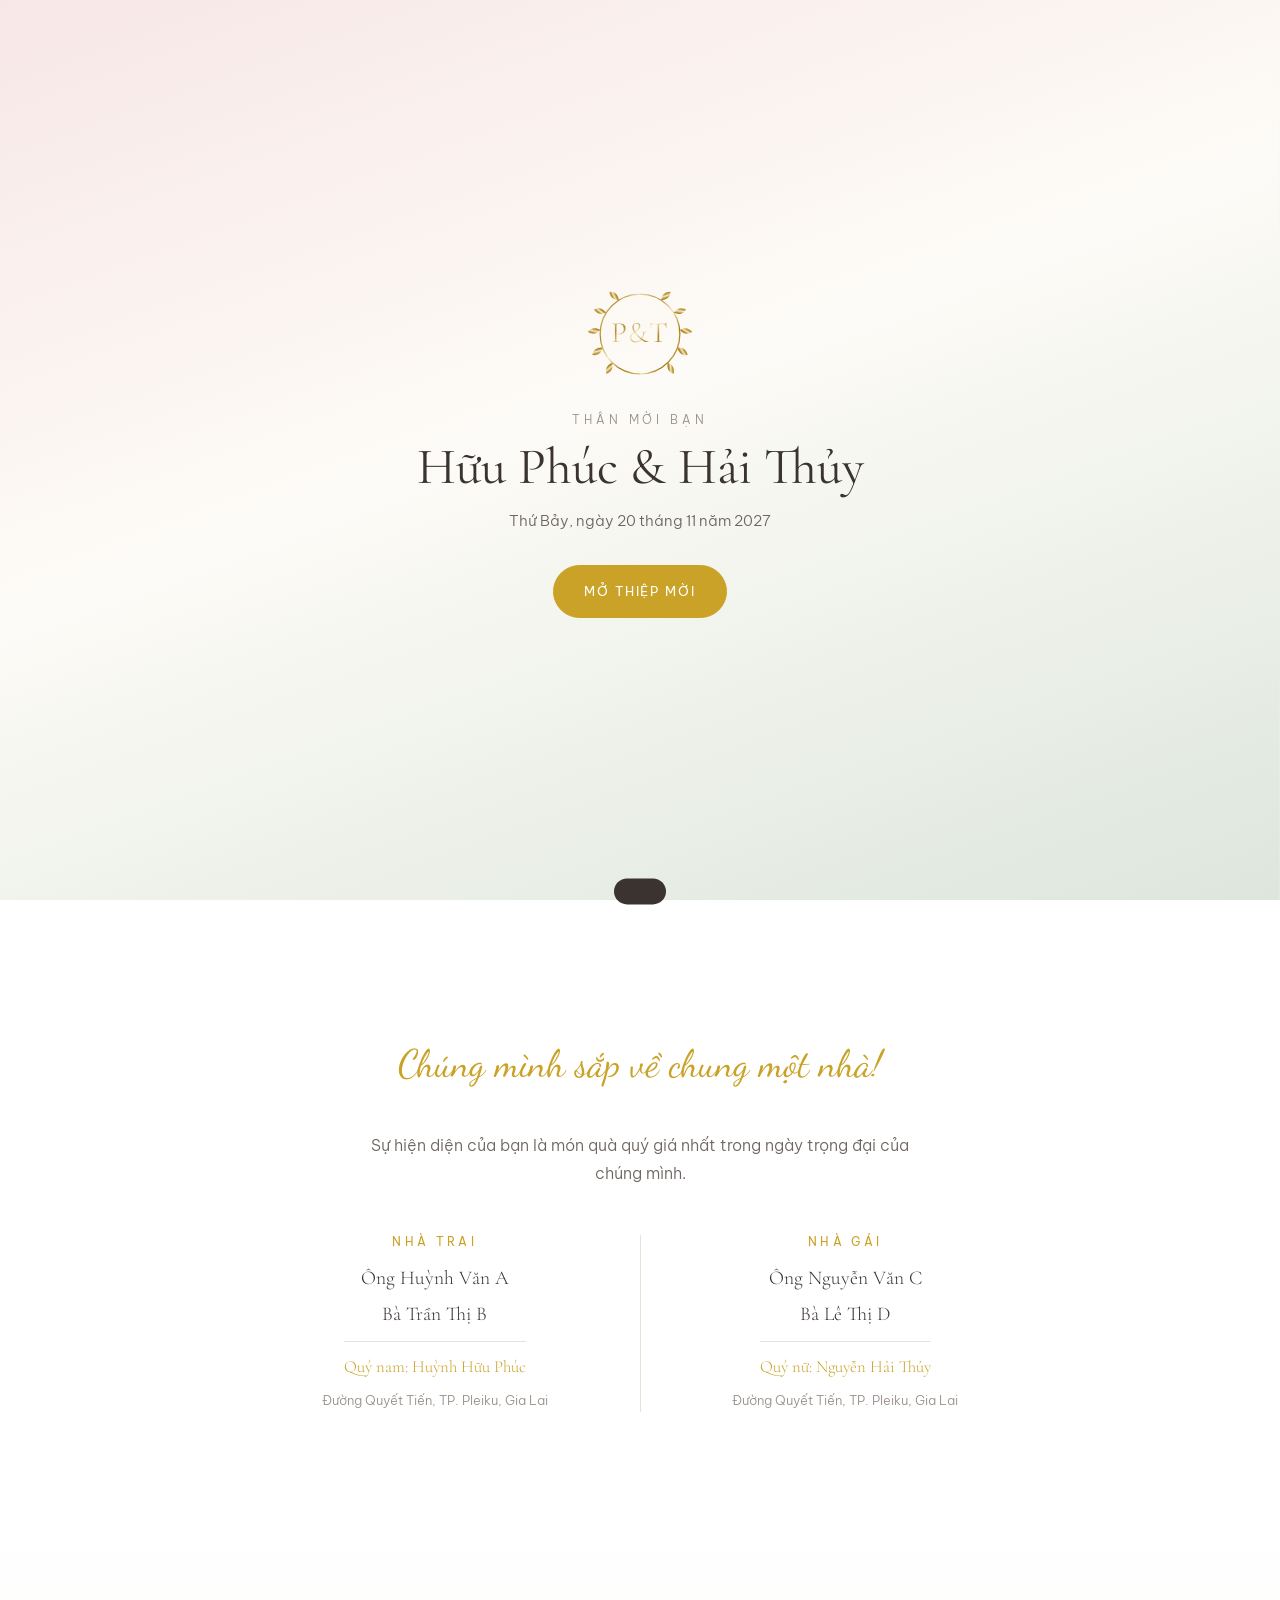
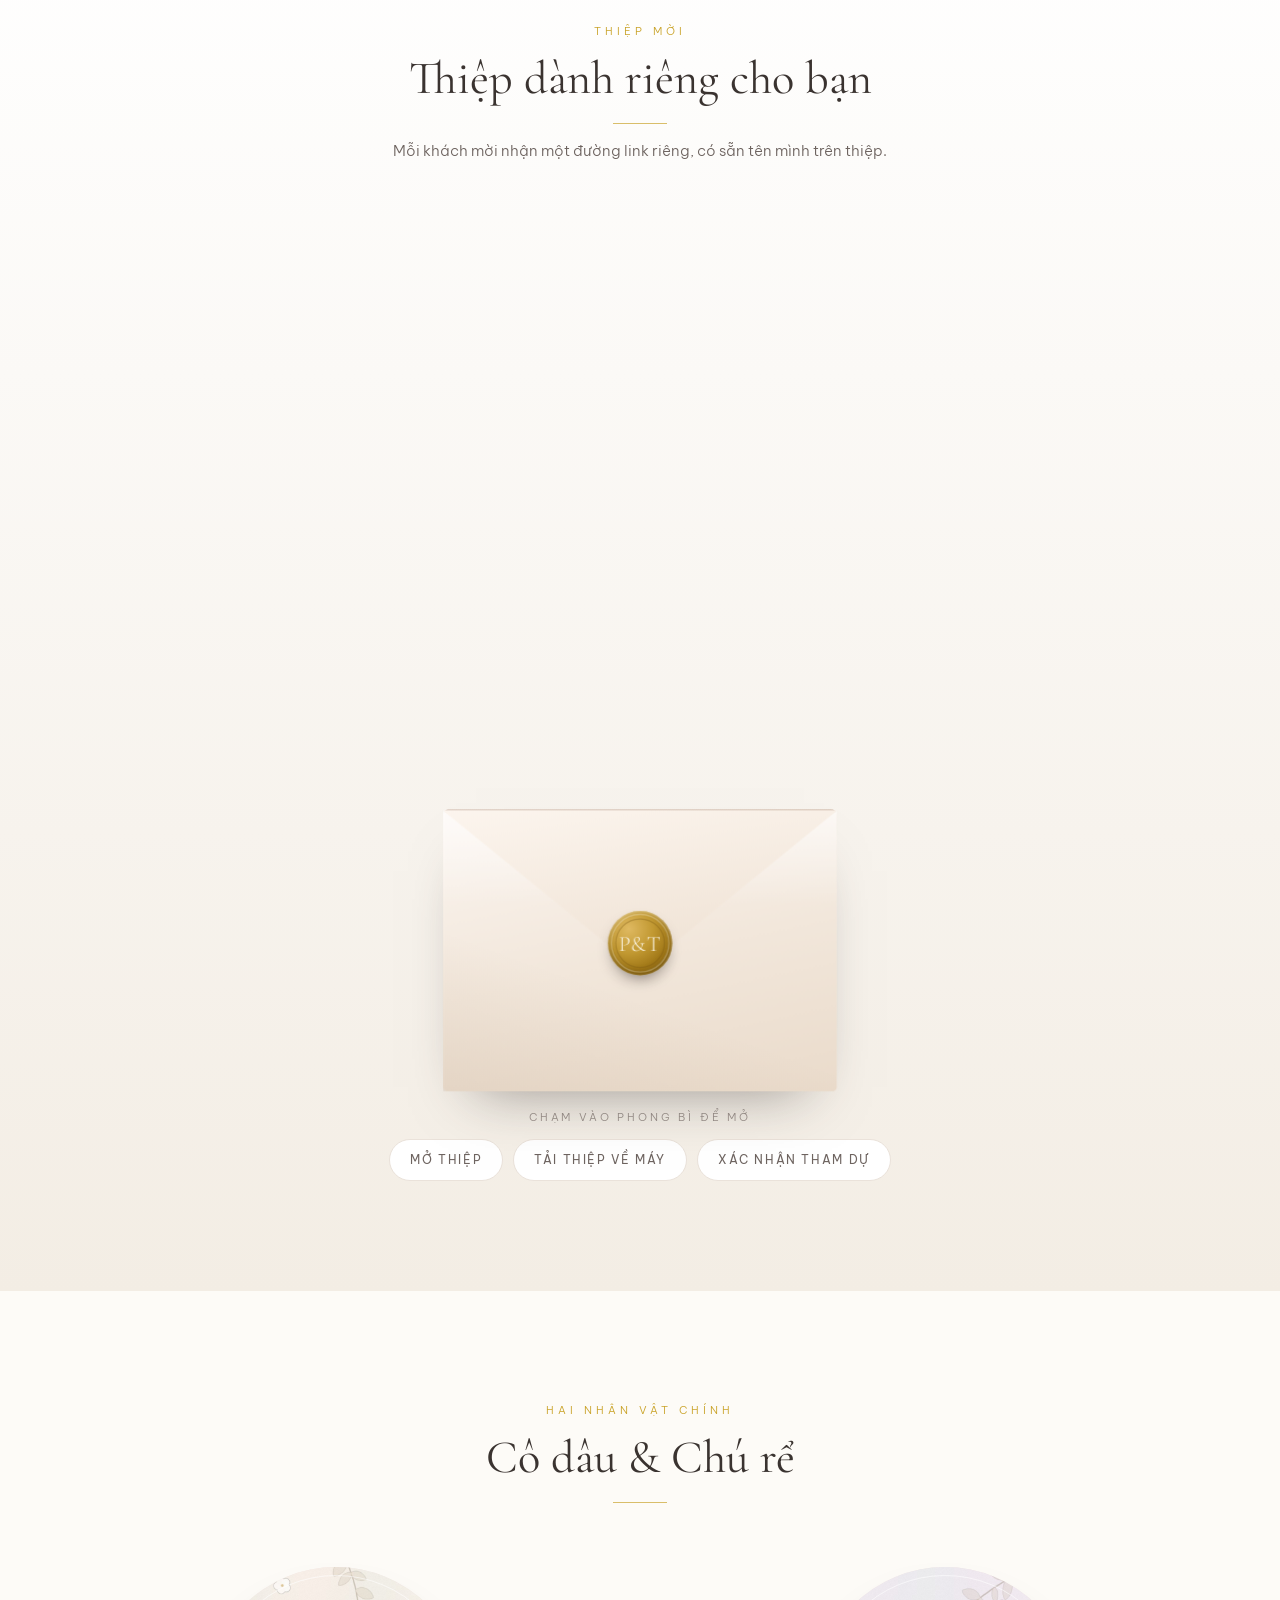
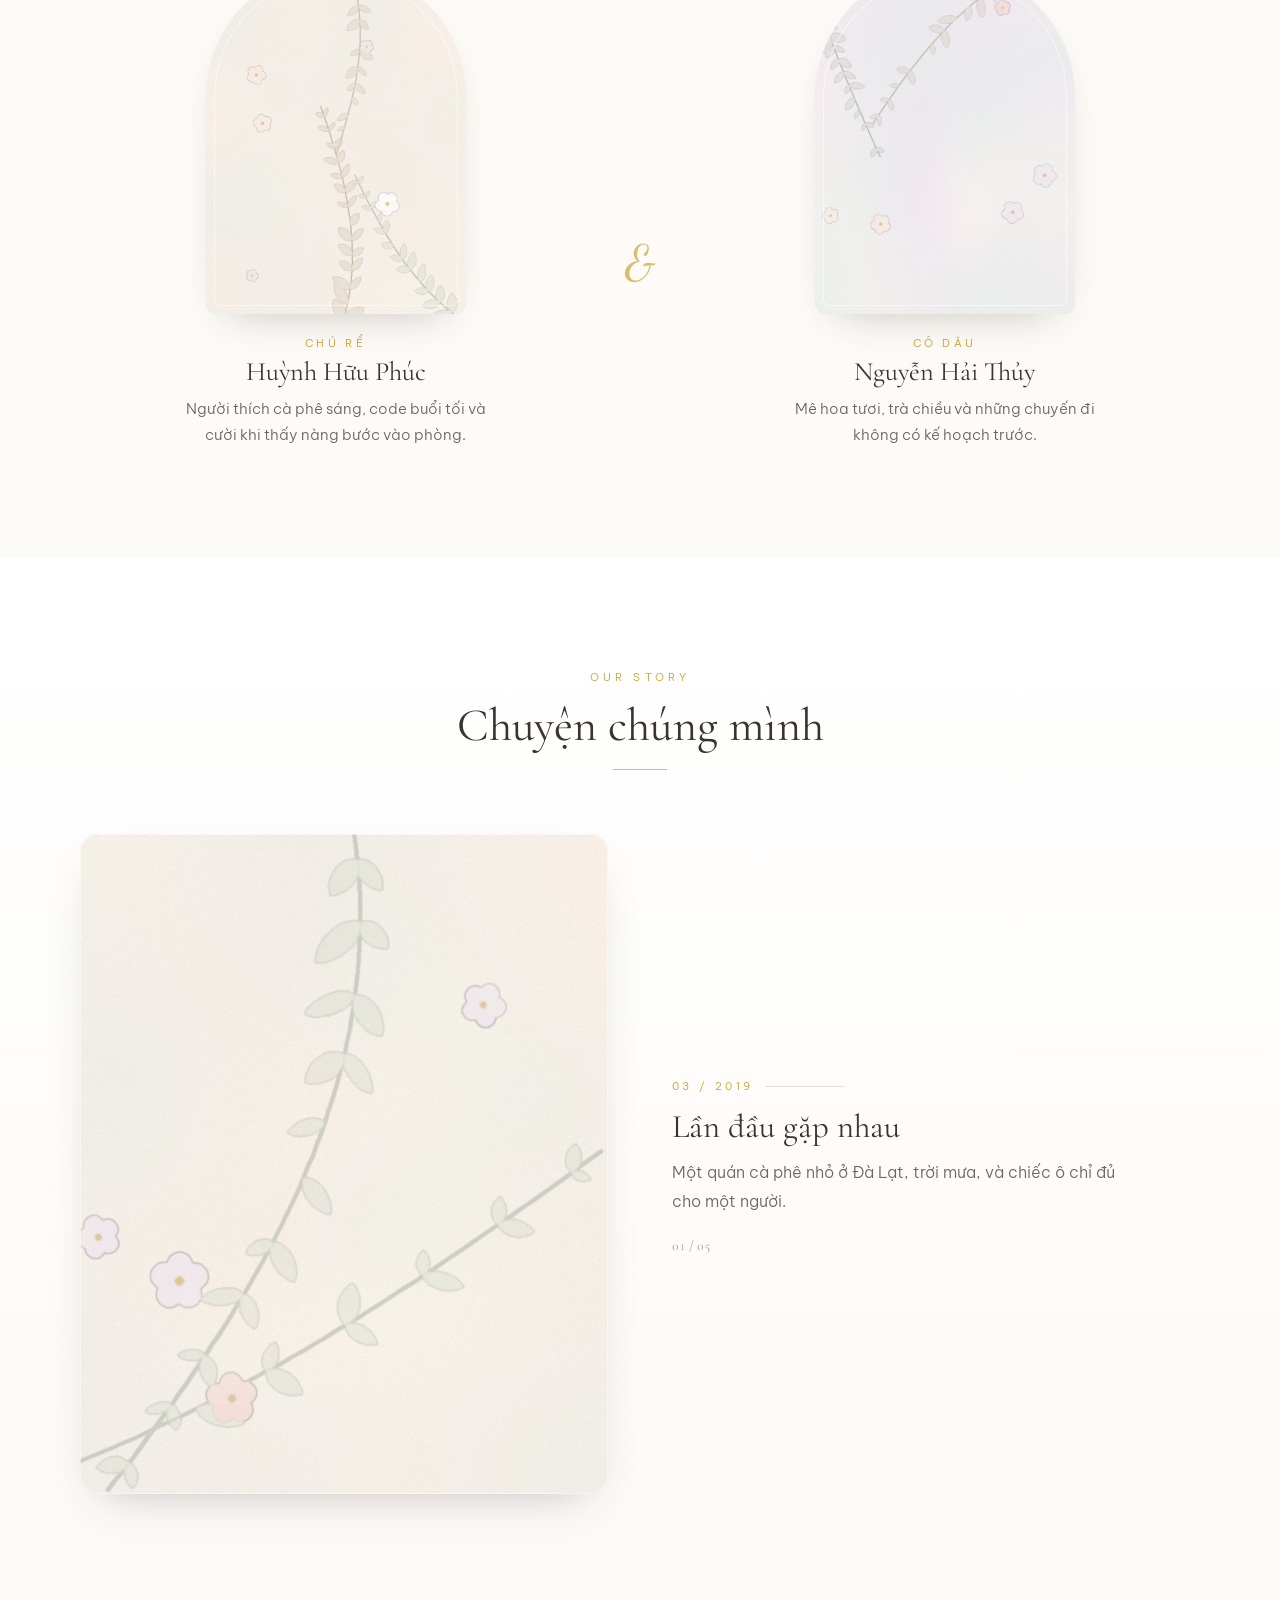
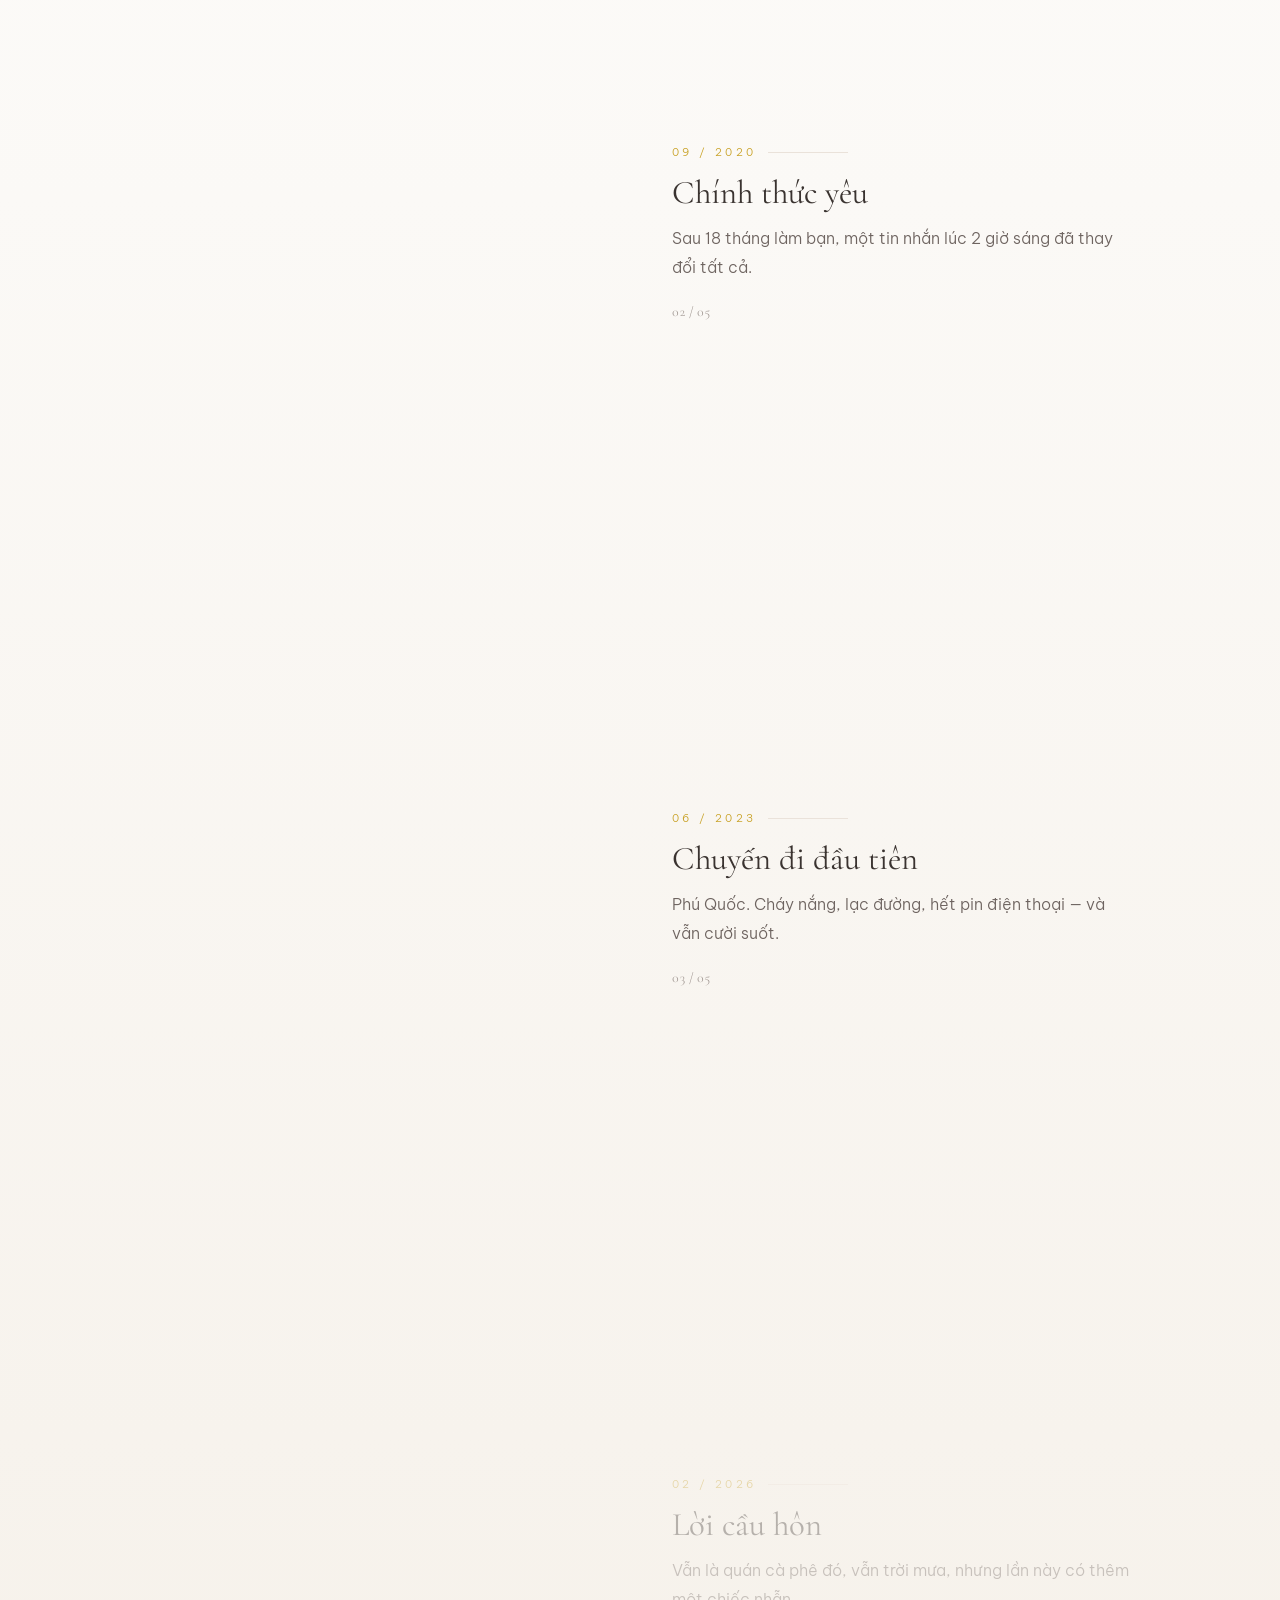
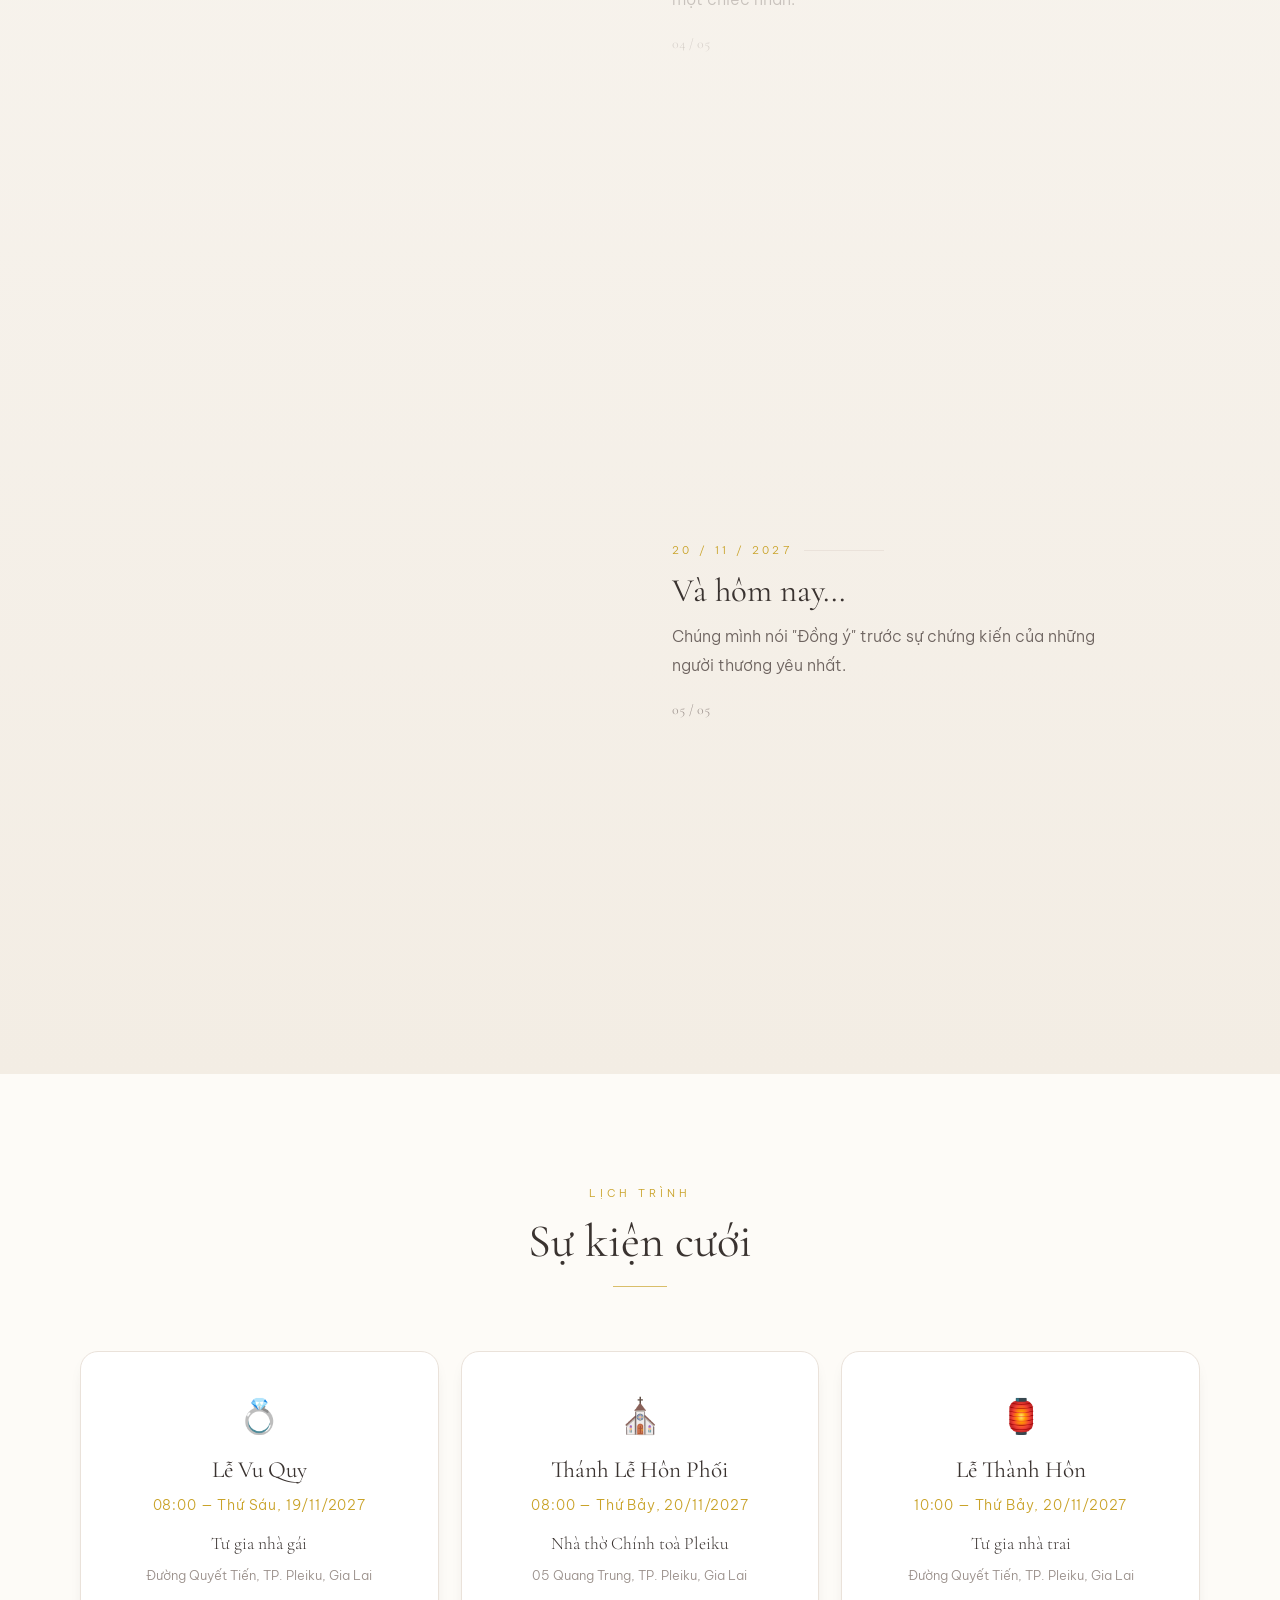
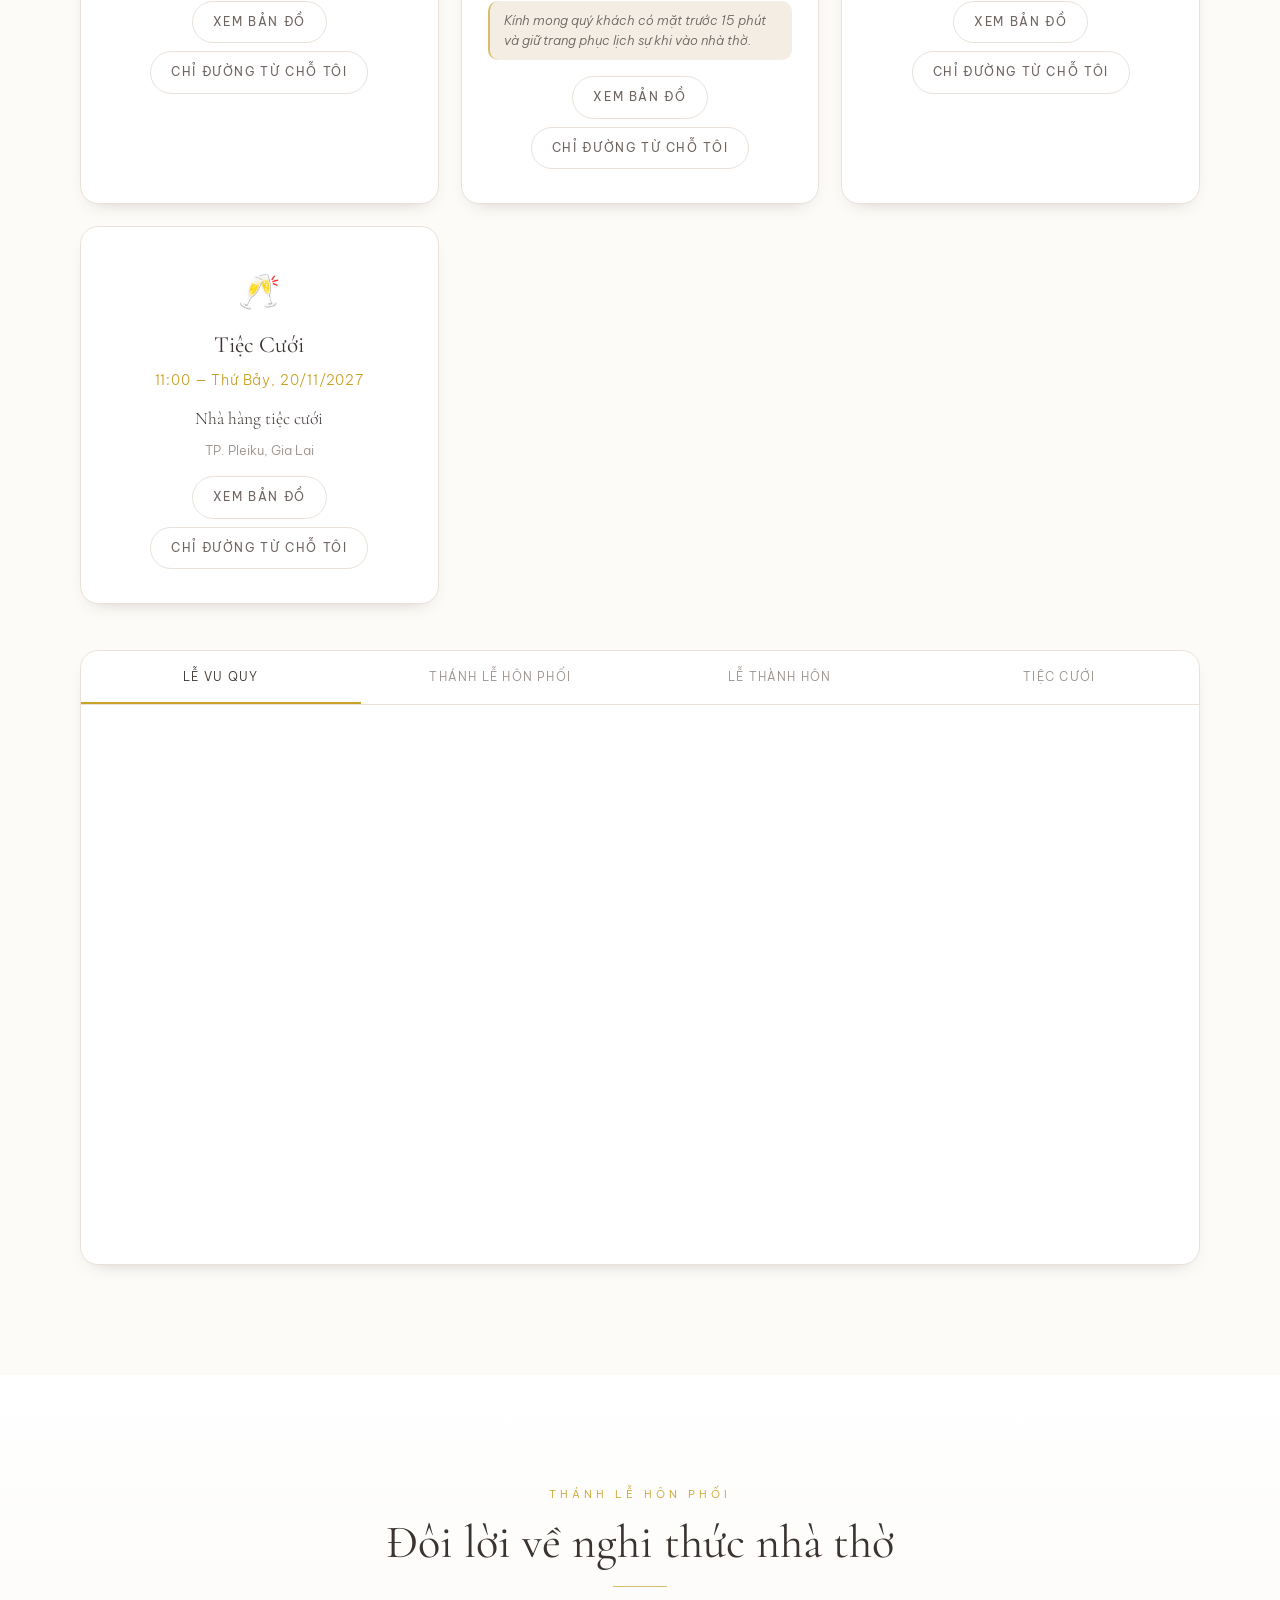
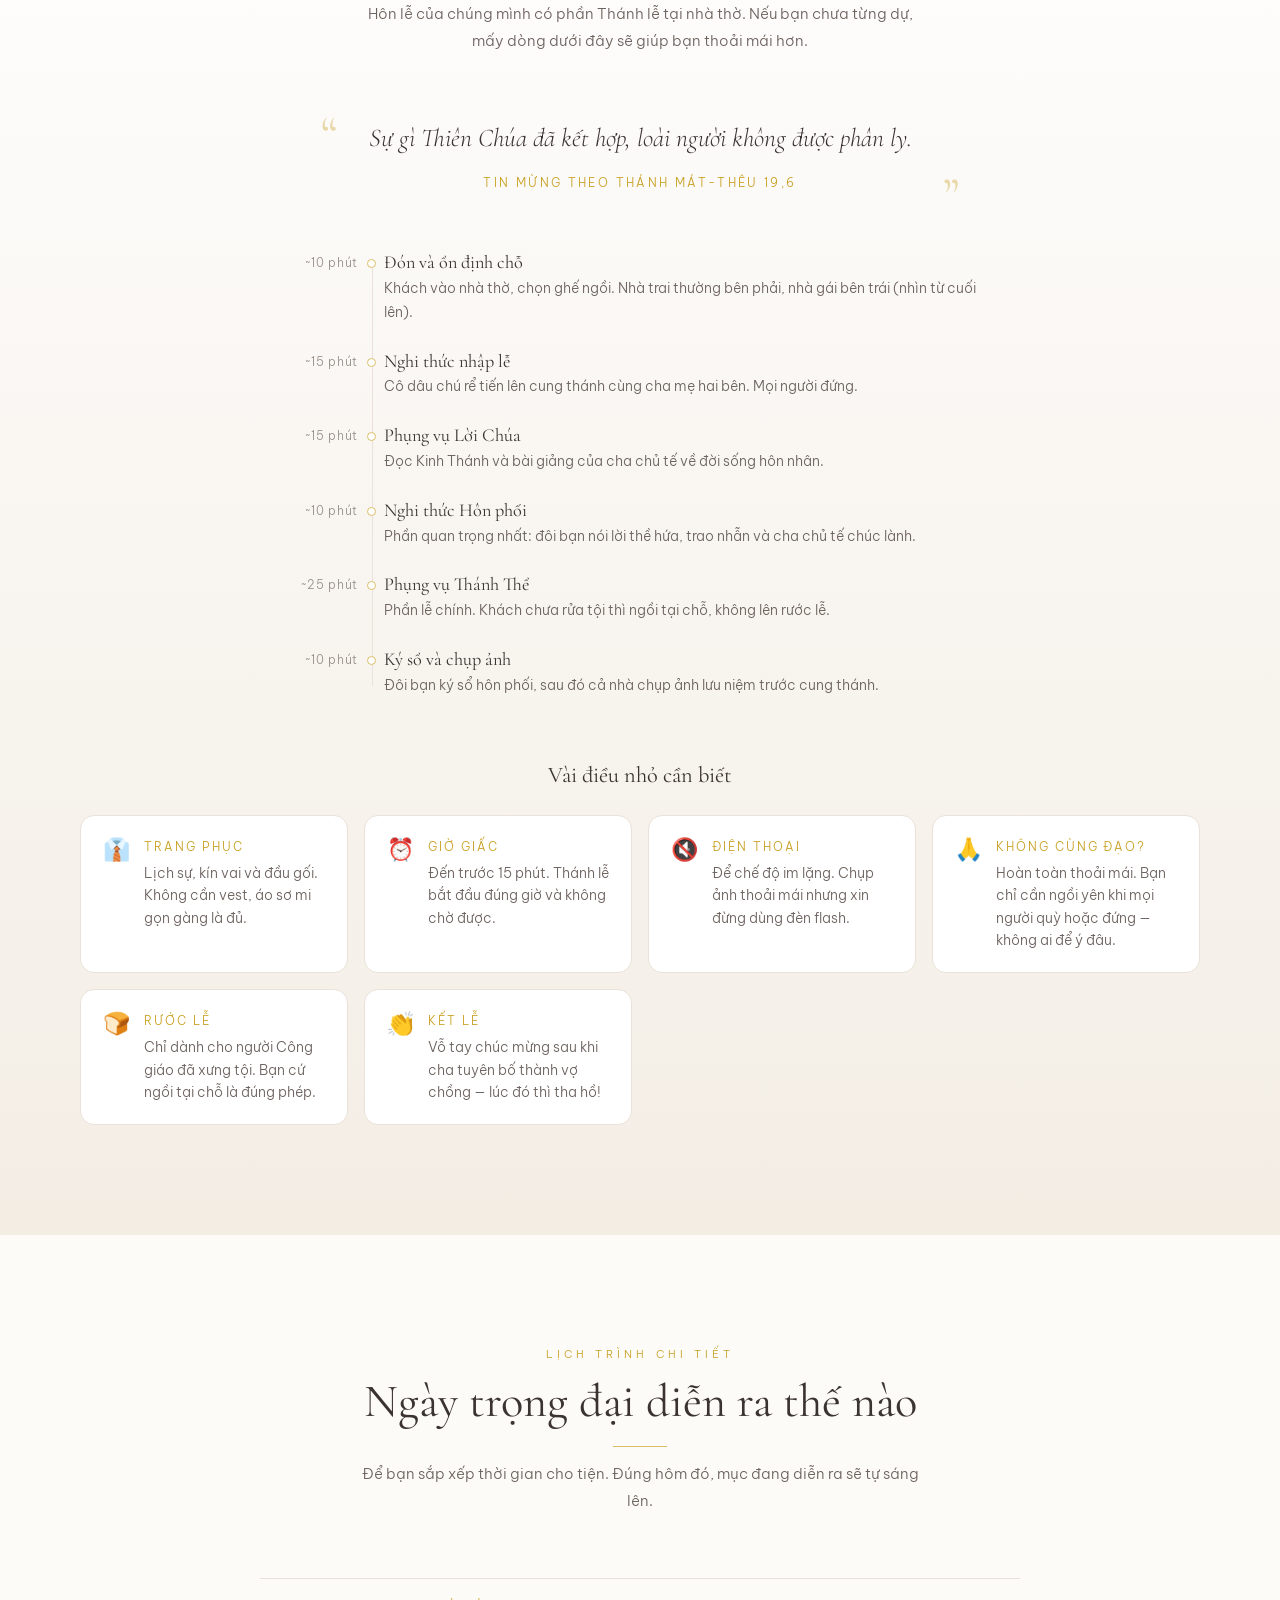
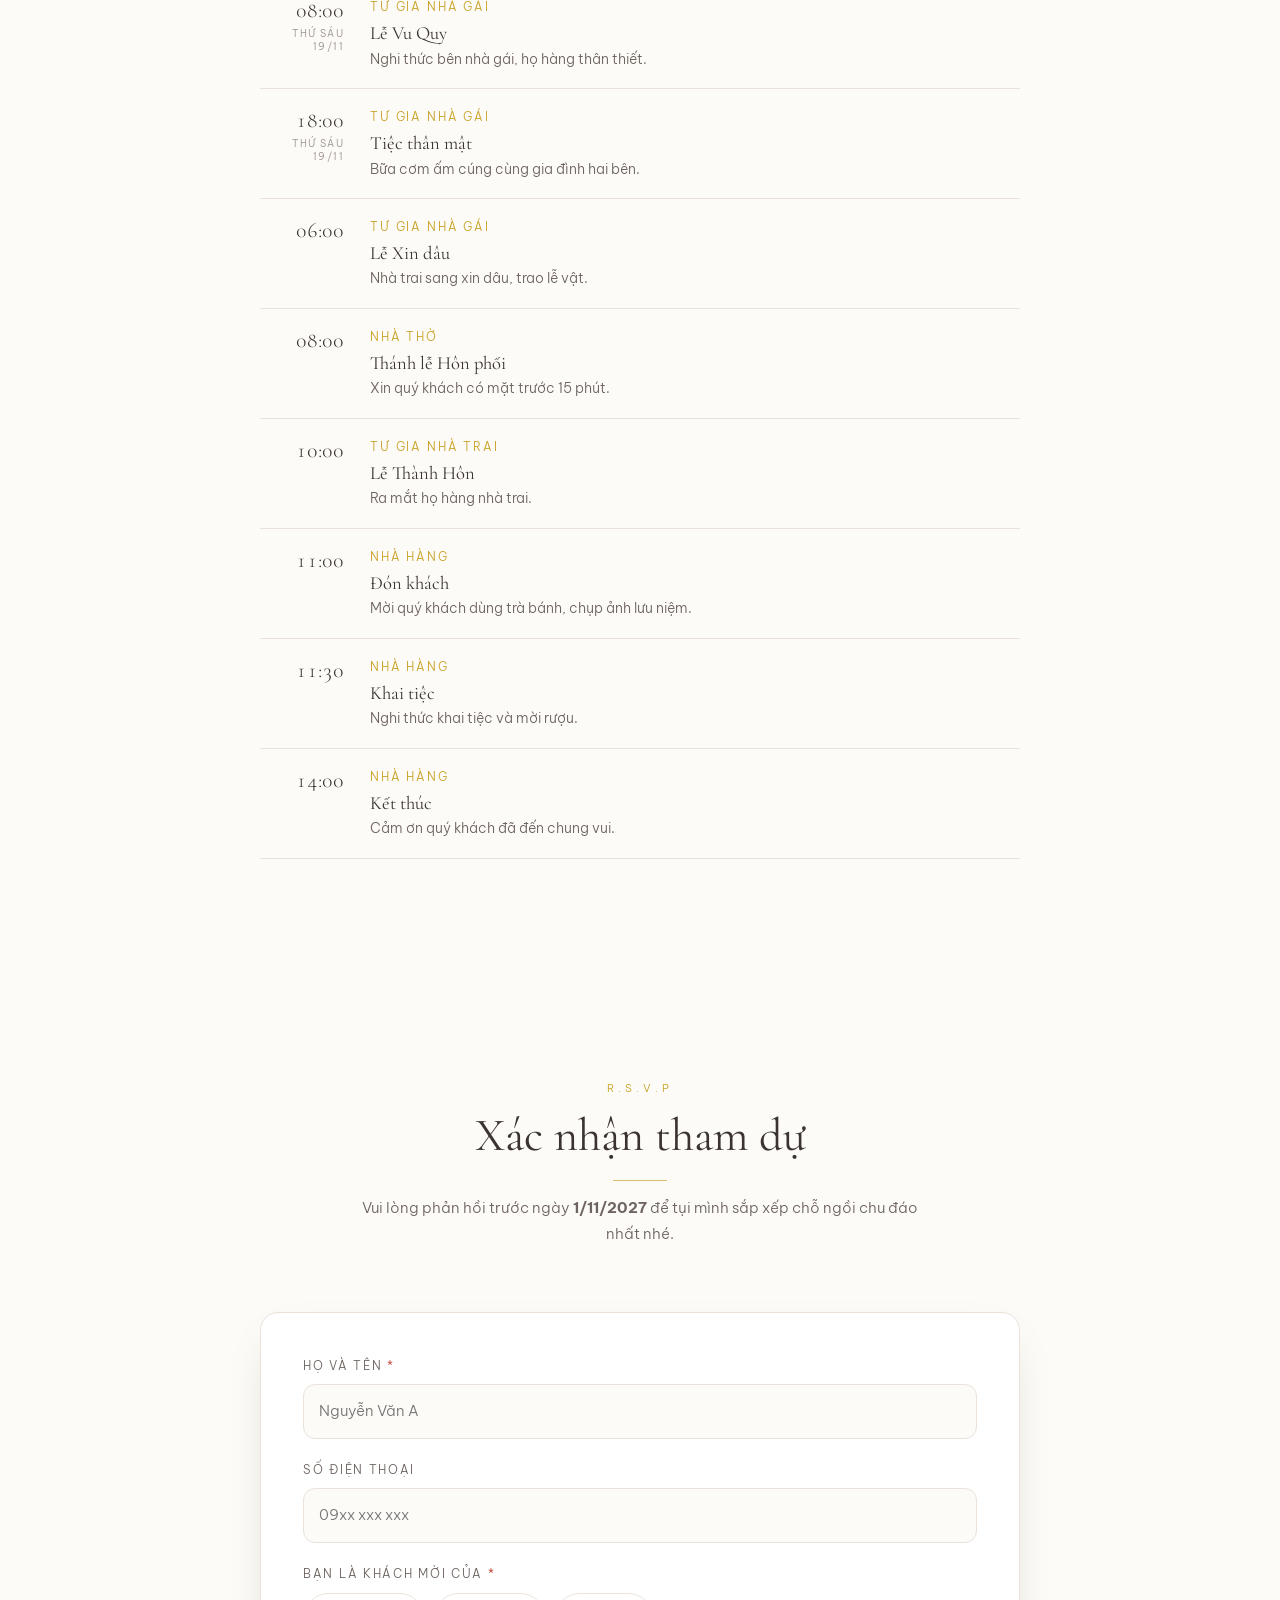
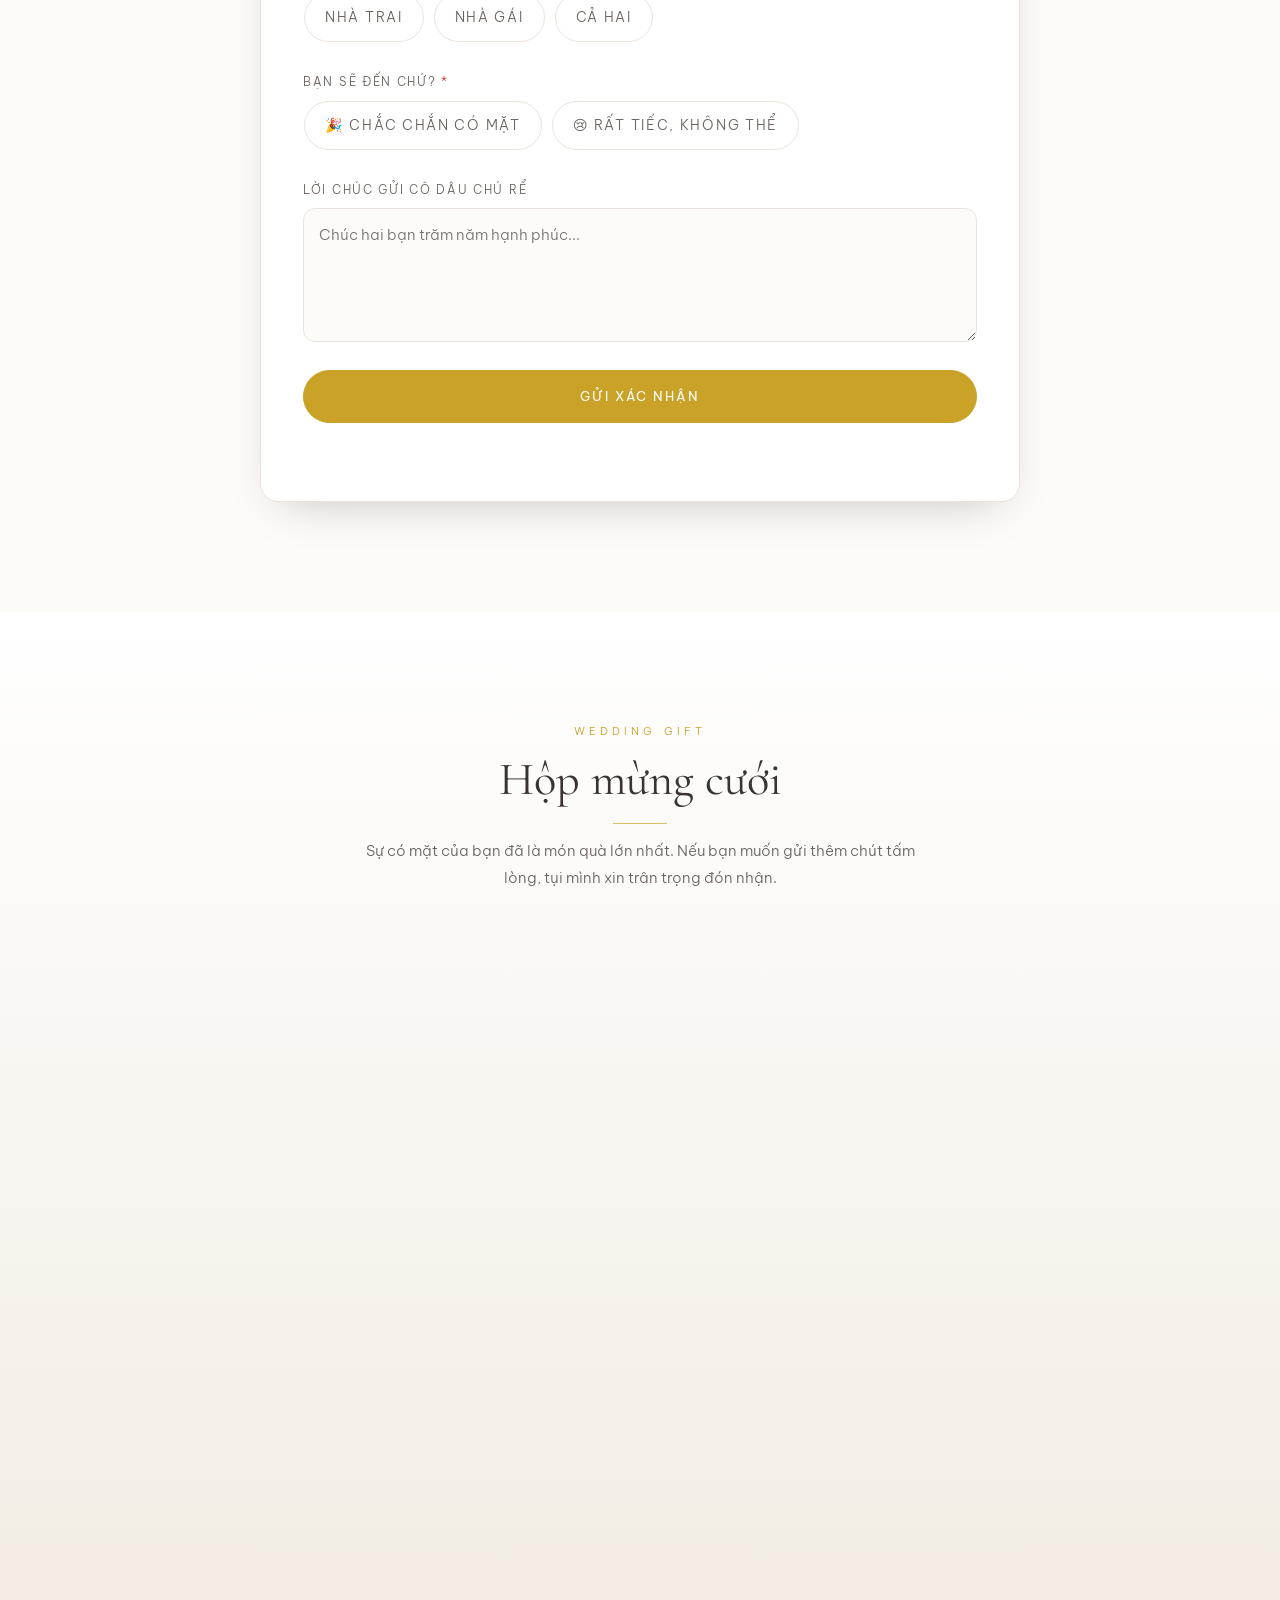
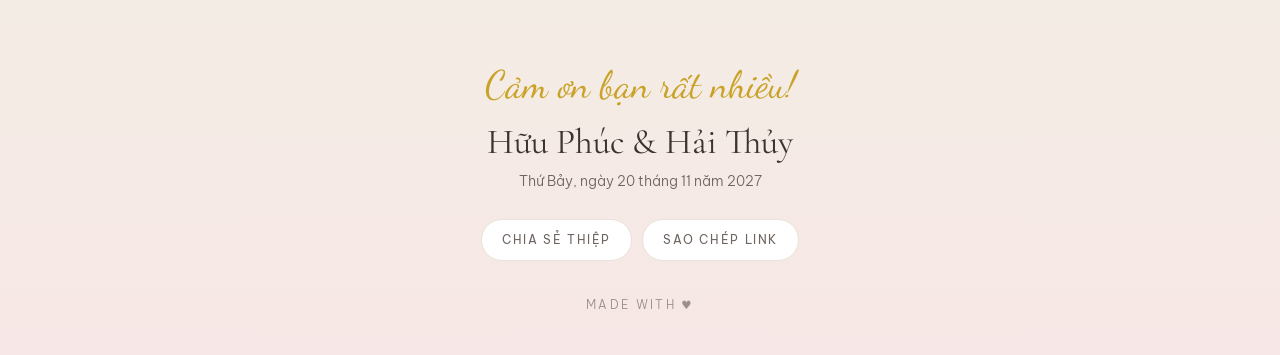
==== index.html @ 1fc8f4a2 "Website thiep cuoi Huu Phuc va Hai Thuy" ====
<!DOCTYPE html>
<html lang="vi">
<head>
<meta charset="UTF-8">
<meta name="viewport" content="width=device-width, initial-scale=1, viewport-fit=cover">
<title>Thiệp cưới</title>
<meta name="description" content="Trân trọng kính mời bạn đến chung vui trong ngày hạnh phúc của chúng mình.">
<meta property="og:type" content="website">
<meta property="og:title" content="Thiệp cưới">
<meta property="og:description" content="Trân trọng kính mời bạn đến chung vui trong ngày hạnh phúc của chúng mình.">
<link rel="icon" href="data:image/svg+xml,<svg xmlns='http://www.w3.org/2000/svg' viewBox='0 0 100 100'><text y='.9em' font-size='90'>💐</text></svg>">
<link rel="preconnect" href="https://fonts.googleapis.com">
<link rel="preconnect" href="https://fonts.gstatic.com" crossorigin>
<link href="https://fonts.googleapis.com/css2?family=Cormorant+Garamond:ital,wght@0,300;0,400;0,500;0,600;1,300;1,400&family=Dancing+Script:wght@400;600&family=Be+Vietnam+Pro:wght@200;300;400;500;600&display=swap" rel="stylesheet">
<!-- ?v=11 là số phiên bản chống cache.
     Mỗi lần sửa CSS/JS mà web không chịu cập nhật, tăng số này lên (v=12, v=13...) -->
<link rel="stylesheet" href="css/style.css?v=11">
</head>
<body>

<!-- ===== BỘ HOA VĂN DÙNG CHUNG =====
     Vẽ một lần ở đây, các nơi khác gọi lại bằng <use href="#...">  -->
<svg width="0" height="0" class="svg-defs" aria-hidden="true" focusable="false">
  <defs>
    <linearGradient id="foil" x1="0" y1="0" x2="1" y2="1">
      <stop offset="0"    stop-color="#EBD9A4"/>
      <stop offset="0.28" stop-color="#B48C2A"/>
      <stop offset="0.5"  stop-color="#F4E7BD"/>
      <stop offset="0.72" stop-color="#A87F1C"/>
      <stop offset="1"    stop-color="#D8BC6B"/>
    </linearGradient>

    <!-- Hoa văn góc: hai cung lượn, hai vòng xoắn, hai lá và nụ hoa -->
    <g id="ornCorner" fill="none" stroke="url(#foil)"
       stroke-width="1.7" stroke-linecap="round" stroke-linejoin="round">
      <path d="M8 98 C8 48 48 8 98 8"/>
      <path d="M9 74 C12 44 44 12 74 9" stroke-width="1"/>
      <path d="M98 8 C107 17 106 32 95 38 C86 43 77 36 80 27 C82 20 93 20 96 28"/>
      <path d="M8 98 C17 107 32 106 38 95 C43 86 36 77 27 80 C20 82 20 93 28 96"/>
      <path d="M42 42 C55 30 70 27 81 32" stroke-width="1.1"/>
      <path d="M42 42 C30 55 27 70 32 81" stroke-width="1.1"/>
      <path d="M52 34 C61 25 73 25 80 31 C71 40 59 41 52 34Z" fill="url(#foil)" stroke="none" opacity=".92"/>
      <path d="M34 52 C25 61 25 73 31 80 C40 71 41 59 34 52Z" fill="url(#foil)" stroke="none" opacity=".92"/>
      <circle cx="42" cy="42" r="3" fill="url(#foil)" stroke="none"/>
      <circle cx="63" cy="63" r="1.8" fill="url(#foil)" stroke="none" opacity=".7"/>
    </g>

    <!-- Hoa văn ngăn cách -->
    <g id="ornDivider">
      <g fill="none" stroke="url(#foil)" stroke-width="1.3" stroke-linecap="round">
        <path d="M6 12 H72"/>
        <path d="M128 12 H194"/>
        <path d="M72 12 C80 3 90 3 96 10"/>
        <path d="M128 12 C120 21 110 21 104 14"/>
      </g>
      <path d="M100 2 C107 7 107 17 100 22 C93 17 93 7 100 2Z" fill="url(#foil)"/>
      <circle cx="100" cy="12" r="1.9" fill="#FFFDF6"/>
    </g>

    <!-- Chiếc lá nhỏ, dùng lại nhiều lần quanh vòng nguyệt quế -->
    <path id="monoLeaf" d="M0 0 C4.2 -4.6 4.2 -10.6 0 -14.6 C-4.2 -10.6 -4.2 -4.6 0 0Z"/>

    <!-- Chữ lồng: vòng nguyệt quế + chữ đầu tên hai bạn -->
    <g id="monogram">
      <g class="mono__ring" fill="none" stroke="url(#foil)" stroke-width="1.5" stroke-linecap="round">
        <path class="mono__arc" d="M60 14 A46 46 0 0 0 60 106"/>
        <path class="mono__arc" d="M60 14 A46 46 0 0 1 60 106"/>
      </g>
      <g class="mono__leaves" fill="url(#foil)">
        <use href="#monoLeaf" transform="translate(60 60) rotate(-32)  translate(0 -46) rotate(-16)"/>
        <use href="#monoLeaf" transform="translate(60 60) rotate(-58)  translate(0 -46) rotate(-16)"/>
        <use href="#monoLeaf" transform="translate(60 60) rotate(-84)  translate(0 -46) rotate(-16)"/>
        <use href="#monoLeaf" transform="translate(60 60) rotate(-110) translate(0 -46) rotate(-16)"/>
        <use href="#monoLeaf" transform="translate(60 60) rotate(-136) translate(0 -46) rotate(-16)"/>
        <use href="#monoLeaf" transform="translate(60 60) rotate(32)   translate(0 -46) rotate(16)"/>
        <use href="#monoLeaf" transform="translate(60 60) rotate(58)   translate(0 -46) rotate(16)"/>
        <use href="#monoLeaf" transform="translate(60 60) rotate(84)   translate(0 -46) rotate(16)"/>
        <use href="#monoLeaf" transform="translate(60 60) rotate(110)  translate(0 -46) rotate(16)"/>
        <use href="#monoLeaf" transform="translate(60 60) rotate(136)  translate(0 -46) rotate(16)"/>
      </g>
      <text class="mono__txt" x="60" y="69" text-anchor="middle"
            font-family="Cormorant Garamond, Georgia, serif" font-size="34"
            letter-spacing="1" fill="url(#foil)">P&amp;T</text>
    </g>

    <!-- Bông hoa nhỏ dùng trong vòng hoa -->
    <g id="wreathBlossom">
      <g fill="#FFFDF8" stroke="url(#foil)" stroke-width=".7">
        <ellipse cx="0" cy="-3.2" rx="2.3" ry="3.3" transform="rotate(0)"/>
        <ellipse cx="0" cy="-3.2" rx="2.3" ry="3.3" transform="rotate(72)"/>
        <ellipse cx="0" cy="-3.2" rx="2.3" ry="3.3" transform="rotate(144)"/>
        <ellipse cx="0" cy="-3.2" rx="2.3" ry="3.3" transform="rotate(216)"/>
        <ellipse cx="0" cy="-3.2" rx="2.3" ry="3.3" transform="rotate(288)"/>
      </g>
      <circle r="1.25" fill="url(#foil)"/>
    </g>

    <!-- Vòng hoa bao quanh ảnh bìa thiệp -->
    <g id="ornWreath">
      <circle cx="100" cy="100" r="78" fill="none" stroke="url(#foil)" stroke-width="1.6"/>
      <circle cx="100" cy="100" r="73.5" fill="none" stroke="url(#foil)" stroke-width=".7" opacity=".55"/>
      <g fill="url(#foil)" opacity=".92">
        <use href="#monoLeaf" transform="translate(100 100) rotate(28.9) translate(0 -75.8) rotate(44.2) scale(1.68)"/>
        <use href="#monoLeaf" transform="translate(100 100) rotate(67.6) translate(0 -79.1) rotate(46.1) scale(1.54)"/>
        <use href="#monoLeaf" transform="translate(100 100) rotate(83.5) translate(0 -76.6) rotate(33.1) scale(1.35)"/>
        <use href="#monoLeaf" transform="translate(100 100) rotate(95.8) translate(0 -76.2) rotate(40.5) scale(1.24)"/>
        <use href="#monoLeaf" transform="translate(100 100) rotate(175.4) translate(0 -84.8) rotate(8.7) scale(0.94)"/>
        <use href="#monoLeaf" transform="translate(100 100) rotate(185.8) translate(0 -77.4) rotate(13.5) scale(1.38)"/>
        <use href="#monoLeaf" transform="translate(100 100) rotate(196.3) translate(0 -78.3) rotate(-32.2) scale(1.64)"/>
        <use href="#monoLeaf" transform="translate(100 100) rotate(207.6) translate(0 -82.6) rotate(-14.7) scale(0.99)"/>
        <use href="#monoLeaf" transform="translate(100 100) rotate(217.5) translate(0 -78.9) rotate(-2.6) scale(1.49)"/>
        <use href="#monoLeaf" transform="translate(100 100) rotate(230.7) translate(0 -75.6) rotate(-29.2) scale(1.25)"/>
        <use href="#monoLeaf" transform="translate(100 100) rotate(244.8) translate(0 -75.5) rotate(-50.4) scale(1.52)"/>
        <use href="#monoLeaf" transform="translate(100 100) rotate(258.9) translate(0 -80.2) rotate(-39.3) scale(1.64)"/>
        <use href="#monoLeaf" transform="translate(100 100) rotate(269.9) translate(0 -81.2) rotate(19.8) scale(1.35)"/>
        <use href="#monoLeaf" transform="translate(100 100) rotate(281.1) translate(0 -74.4) rotate(-12.6) scale(1.03)"/>
        <use href="#monoLeaf" transform="translate(100 100) rotate(291.2) translate(0 -75.8) rotate(-40.0) scale(1.59)"/>
        <use href="#monoLeaf" transform="translate(100 100) rotate(303.5) translate(0 -80.8) rotate(-17.3) scale(1.25)"/>
        <use href="#monoLeaf" transform="translate(100 100) rotate(313.1) translate(0 -74.1) rotate(-24.7) scale(1.44)"/>
        <use href="#monoLeaf" transform="translate(100 100) rotate(322.9) translate(0 -75.3) rotate(-12.8) scale(1.09)"/>
      </g>
      <use href="#wreathBlossom" transform="translate(100 100) rotate(196) translate(0 -81.9) rotate(-196) scale(1.5)"/>
      <use href="#wreathBlossom" transform="translate(100 100) rotate(214) translate(0 -81.3) rotate(-214) scale(1.0)"/>
      <use href="#wreathBlossom" transform="translate(100 100) rotate(246) translate(0 -80.8) rotate(-246) scale(1.25)"/>
      <use href="#wreathBlossom" transform="translate(100 100) rotate(158) translate(0 -79.7) rotate(-158) scale(1.1)"/>
      <use href="#wreathBlossom" transform="translate(100 100) rotate(64) translate(0 -77.9) rotate(-64) scale(1.3)"/>
      <use href="#wreathBlossom" transform="translate(100 100) rotate(92) translate(0 -81.0) rotate(-92) scale(0.95)"/>
      <use href="#wreathBlossom" transform="translate(100 100) rotate(330) translate(0 -78.0) rotate(-330) scale(1.15)"/>
    </g>

    <!-- Nhẫn đôi lồng nhau, có tia sáng -->
    <g id="ornRings">
      <g fill="none" stroke="url(#foil)" stroke-linecap="round">
        <circle cx="44" cy="46" r="23" stroke-width="3"/>
        <circle cx="44" cy="46" r="19" stroke-width=".8" opacity=".5"/>
        <circle cx="74" cy="50" r="19" stroke-width="2.6"/>
        <circle cx="74" cy="50" r="15.5" stroke-width=".7" opacity=".5"/>
      </g>
      <g fill="url(#foil)">
        <path d="M44 12 L51.5 20.5 L44 30 L36.5 20.5 Z"/>
        <path d="M44 12 L51.5 20.5 L44 21.5 Z" opacity=".45"/>
      </g>
      <g stroke="url(#foil)" stroke-width="1.3" stroke-linecap="round" fill="none" opacity=".8">
        <path d="M96 16 v11 M90.5 21.5 h11"/>
        <path d="M14 66 v7 M10.5 69.5 h7"/>
      </g>
    </g>

    <!-- Nhành hoa nhỏ trang trí đầu thiệp -->
    <g id="ornSprig" fill="none" stroke="url(#foil)" stroke-width="1.2" stroke-linecap="round">
      <path d="M60 34 C60 20 48 10 34 8"/>
      <path d="M60 34 C60 20 72 10 86 8"/>
      <path d="M48 20 C42 14 34 13 28 16 C34 22 43 23 48 20Z" fill="url(#foil)" stroke="none" opacity=".9"/>
      <path d="M72 20 C78 14 86 13 92 16 C86 22 77 23 72 20Z" fill="url(#foil)" stroke="none" opacity=".9"/>
      <path d="M60 34 C56 28 56 22 60 18 C64 22 64 28 60 34Z" fill="url(#foil)" stroke="none"/>
    </g>
  </defs>
</svg>

<!-- ===== MÀN HÌNH MỞ THIỆP ===== -->
<div class="opening" id="opening">
  <!-- Hai cánh rèm tách sang hai bên khi khách bấm mở -->
  <div class="opening__curtain opening__curtain--l"></div>
  <div class="opening__curtain opening__curtain--r"></div>

  <div class="opening__inner">
    <svg class="monogram monogram--lg" id="openingMono" viewBox="0 0 120 120" aria-hidden="true">
      <use href="#monogram"/>
    </svg>
    <p class="opening__to" id="openingTo">Thân mời</p>
    <h1 class="opening__names" id="openingNames">—</h1>
    <p class="opening__date" id="openingDate">—</p>
    <button class="btn btn--gold" id="openBtn">Mở thiệp mời</button>
  </div>
</div>

<!-- ===== MÀN HÌNH MẬT KHẨU (tuỳ chọn) ===== -->
<div class="gate" id="gate" hidden>
  <div class="gate__box">
    <h2>Nhập mã thiệp</h2>
    <p>Mã gồm 4 chữ số được in trên thiệp giấy của bạn.</p>
    <input type="text" id="gateInput" inputmode="numeric" maxlength="8" placeholder="••••">
    <button class="btn" id="gateBtn">Xác nhận</button>
    <p class="gate__err" id="gateErr"></p>
  </div>
</div>

<!-- ===== NHẠC NỀN ===== -->
<button class="music-toggle" id="musicToggle" title="Bật/tắt nhạc" hidden>
  <span class="music-toggle__icon">♫</span>
  <span class="music-toggle__bars"><i></i><i></i><i></i></span>
</button>
<audio id="bgm" loop preload="none"></audio>

<!-- ===== NAV ===== -->
<nav class="nav" id="nav">
  <a class="nav__brand" href="#hero"><span id="navBrand">♥</span></a>
  <button class="nav__burger" id="burger" aria-label="Menu"><span></span><span></span><span></span></button>
  <ul class="nav__list" id="navList">
    <li><a href="#invitation">Thiệp mời</a></li>
    <li><a href="#story">Chuyện chúng mình</a></li>
    <li><a href="#couple">Cô dâu &amp; Chú rể</a></li>
    <li><a href="#events">Sự kiện</a></li>
    <li id="navFaith" hidden><a href="#faith">Nhà thờ</a></li>
    <li id="navSchedule" hidden><a href="#schedule">Lịch trình</a></li>
    <li id="navRsvp"><a href="#rsvp">Xác nhận</a></li>
    <li><a href="#gift">Mừng cưới</a></li>
  </ul>
</nav>

<!-- ===== HERO ===== -->
<header class="hero" id="hero">
  <div class="hero__bg"></div>
  <div class="hero__photo" id="heroPhoto"></div>
  <div class="hero__scrim"></div>
  <div class="hero__content">
    <svg class="monogram" id="heroMono" viewBox="0 0 120 120" aria-hidden="true">
      <use href="#monogram"/>
    </svg>
    <p class="hero__tagline" id="heroTagline">Save the date</p>
    <h1 class="hero__names">
      <span id="heroGroom">—</span>
      <span class="hero__amp">&amp;</span>
      <span id="heroBride">—</span>
    </h1>
    <div class="hero__rule"><i></i><span>♥</span><i></i></div>
    <p class="hero__date" id="heroDate">—</p>
    <p class="hero__lunar" id="heroLunar"></p>

    <div class="countdown" id="countdown">
      <div class="countdown__cell"><b id="cdD">00</b><span>Ngày</span></div>
      <div class="countdown__cell"><b id="cdH">00</b><span>Giờ</span></div>
      <div class="countdown__cell"><b id="cdM">00</b><span>Phút</span></div>
      <div class="countdown__cell"><b id="cdS">00</b><span>Giây</span></div>
    </div>

    <div class="hero__cta">
      <a href="#rsvp" class="btn btn--gold">Xác nhận tham dự</a>
      <button class="btn btn--ghost" id="addCalBtn">+ Thêm vào lịch</button>
    </div>
  </div>
  <a href="#story" class="hero__scroll" aria-label="Cuộn xuống"><span></span></a>
</header>

<!-- ===== LỜI MỜI ===== -->
<section class="invite reveal">
  <div class="wrap wrap--narrow center">
    <p class="script" id="inviteQuote">—</p>
    <p class="lead" id="inviteSub">—</p>
    <div class="families">
      <div class="families__side">
        <h4>Nhà Trai</h4>
        <p id="groomFather">—</p>
        <p id="groomMother">—</p>
        <p class="families__child" id="groomChild"></p>
        <small id="groomAddress"></small>
      </div>
      <div class="families__div"></div>
      <div class="families__side">
        <h4>Nhà Gái</h4>
        <p id="brideFather">—</p>
        <p id="brideMother">—</p>
        <p class="families__child" id="brideChild"></p>
        <small id="brideAddress"></small>
      </div>
    </div>
  </div>
</section>

<!-- ===== THIỆP MỜI ===== -->
<section class="section section--tint" id="invitation">
  <div class="wrap wrap--narrow">
    <div class="sec-head reveal">
      <p class="sec-head__eyebrow">Thiệp mời</p>
      <h2 class="sec-head__title">Thiệp dành riêng cho bạn</h2>
      <p class="sec-head__sub" id="inviteHint">Tấm thiệp này dành riêng cho bạn.</p>
    </div>

    <div class="env-stage reveal" id="envStage">
      <div class="envelope" id="envelope" role="button" tabindex="0"
           aria-label="Chạm để mở thiệp mời">

        <!-- Lòng trong phong bì -->
        <div class="env__back"></div>

        <!-- Thân trước phong bì -->
        <div class="env__front"></div>

        <!-- Nắp: mặt ngoài giấy, mặt trong có hoạ tiết lót -->
        <div class="env__flap">
          <span class="env__face env__face--out"></span>
          <span class="env__face env__face--in"></span>
        </div>

        <!-- Dấu sáp khắc chữ lồng -->
        <div class="env__seal" id="envSeal">
          <svg viewBox="0 0 52 52" aria-hidden="true">
            <circle cx="26" cy="26" r="23.2" fill="none" stroke="rgba(255,250,235,.28)" stroke-width="1.1"/>
            <circle cx="26" cy="26" r="19.6" fill="none" stroke="rgba(120,86,18,.35)" stroke-width="1"/>
            <text id="sealMono" x="26" y="32.5" text-anchor="middle"
                  font-family="Cormorant Garamond, Georgia, serif" font-size="17.5"
                  letter-spacing="0.5" fill="rgba(255,252,242,.94)">P&amp;T</text>
          </svg>
        </div>
      </div>


      <!-- Tấm thiệp một mặt, bố cục như thiệp cưới in -->
      <article class="env__card" id="envCard">
        <div class="ecard">
          <svg class="ecard__orn ecard__orn--tl" viewBox="0 0 106 106"><use href="#ornCorner"/></svg>
          <svg class="ecard__orn ecard__orn--tr" viewBox="0 0 106 106"><use href="#ornCorner"/></svg>
          <svg class="ecard__orn ecard__orn--bl" viewBox="0 0 106 106"><use href="#ornCorner"/></svg>
          <svg class="ecard__orn ecard__orn--br" viewBox="0 0 106 106"><use href="#ornCorner"/></svg>

          <div class="ecard__body">
            <svg class="ecard__sprig" viewBox="0 0 120 40"><use href="#ornSprig"/></svg>

            <!-- Hai họ -->
            <div class="ec-fams">
              <div>
                <h4>Nhà Trai</h4>
                <p id="ecGroomFam">—</p>
                <small id="ecGroomAddr"></small>
              </div>
              <span class="ec-fams__div"></span>
              <div>
                <h4>Nhà Gái</h4>
                <p id="ecBrideFam">—</p>
                <small id="ecBrideAddr"></small>
              </div>
            </div>

            <p class="ec-announce">Trân trọng báo tin lễ thành hôn của hai con</p>

            <!-- Cô dâu chú rể -->
            <div class="ec-couple">
              <div>
                <span class="ec-couple__title" id="ecGroomTitle">Quý nam</span>
                <b class="ec-couple__name" id="ecGroomName">—</b>
              </div>
              <span class="ec-couple__amp">&amp;</span>
              <div>
                <span class="ec-couple__title" id="ecBrideTitle">Quý nữ</span>
                <b class="ec-couple__name" id="ecBrideName">—</b>
              </div>
            </div>

            <svg class="ecard__rings" viewBox="0 0 110 76"><use href="#ornRings"/></svg>

            <!-- Lời mời khách -->
            <p class="ec-eyebrow">Trân trọng kính mời</p>
            <p class="ec-guest" id="ecGuest">Quý khách</p>
            <p class="ec-line">Đến dự buổi tiệc chung vui cùng gia đình chúng tôi</p>

            <svg class="ecard__divider" viewBox="0 0 200 24"><use href="#ornDivider"/></svg>

            <!-- Thời gian, địa điểm -->
            <p class="ec-when" id="ecWhen">—</p>
            <p class="ec-lunar" id="ecLunar"></p>
            <p class="ec-at">Tại</p>
            <p class="ec-venue" id="ecVenue">—</p>

            <p class="ec-note">Sự hiện diện của quý khách là niềm vinh hạnh<br>cho gia đình chúng tôi</p>
          </div>
        </div>
      </article>

      <p class="env-hint" id="envHint">Chạm vào phong bì để mở</p>
    </div>

    <div class="env-actions">
      <button class="btn btn--ghost btn--sm" id="envToggle">Mở thiệp</button>
      <button class="btn btn--ghost btn--sm" id="cardDownload">Tải thiệp về máy</button>
      <a class="btn btn--ghost btn--sm" href="#rsvp">Xác nhận tham dự</a>
    </div>
    <canvas id="cardCanvas" width="900" height="1260" hidden></canvas>
  </div>
</section>

<!-- ===== CÔ DÂU & CHÚ RỂ ===== -->
<section class="section" id="couple">
  <div class="wrap">
    <div class="sec-head reveal">
      <p class="sec-head__eyebrow">Hai nhân vật chính</p>
      <h2 class="sec-head__title">Cô dâu &amp; Chú rể</h2>
    </div>
    <div class="couple" id="coupleGrid"></div>
  </div>
</section>

<!-- ===== CHUYỆN CHÚNG MÌNH ===== -->
<section class="section section--tint" id="story">
  <div class="wrap">
    <div class="sec-head reveal">
      <p class="sec-head__eyebrow">Our story</p>
      <h2 class="sec-head__title">Chuyện chúng mình</h2>
    </div>
    <div class="timeline" id="timeline"></div>
  </div>
</section>

<!-- ===== SỰ KIỆN ===== -->
<section class="section" id="events">
  <div class="wrap">
    <div class="sec-head reveal">
      <p class="sec-head__eyebrow">Lịch trình</p>
      <h2 class="sec-head__title">Sự kiện cưới</h2>
    </div>
    <div class="events" id="eventsGrid"></div>
    <div class="mapbox reveal">
      <div class="mapbox__tabs" id="mapTabs"></div>
      <div class="mapbox__frame"><iframe id="mapFrame" loading="lazy" referrerpolicy="no-referrer-when-downgrade" title="Bản đồ"></iframe></div>
    </div>
  </div>
</section>



<!-- ===== GÓC CÔNG GIÁO ===== -->
<section class="section section--tint" id="faith" hidden>
  <div class="wrap">
    <div class="sec-head reveal">
      <p class="sec-head__eyebrow" id="faithEyebrow">Thánh lễ Hôn phối</p>
      <h2 class="sec-head__title" id="faithTitle">—</h2>
      <p class="sec-head__sub" id="faithIntro"></p>
    </div>

    <blockquote class="verse reveal" id="faithVerse" hidden>
      <p class="verse__text" id="faithVerseText"></p>
      <cite class="verse__ref" id="faithVerseRef"></cite>
    </blockquote>

    <div class="rite" id="faithSteps"></div>

    <h3 class="sub-title reveal">Vài điều nhỏ cần biết</h3>
    <div class="tips" id="faithTips"></div>
  </div>
</section>

<!-- ===== DÒNG THỜI GIAN NGÀY CƯỚI ===== -->
<section class="section" id="schedule" hidden>
  <div class="wrap wrap--narrow">
    <div class="sec-head reveal">
      <p class="sec-head__eyebrow">Lịch trình chi tiết</p>
      <h2 class="sec-head__title" id="schedTitle">—</h2>
      <p class="sec-head__sub" id="schedSub"></p>
    </div>
    <ol class="runsheet" id="runsheet"></ol>
  </div>
</section>


<!-- ===== SAU ĐÁM CƯỚI ===== -->
<section class="section" id="thanks" hidden>
  <div class="wrap wrap--narrow center">
    <div class="sec-head reveal">
      <p class="sec-head__eyebrow" id="thanksEyebrow"></p>
      <h2 class="sec-head__title" id="thanksTitle">—</h2>
    </div>
    <p class="lead reveal" id="thanksMsg"></p>
    <div class="reveal" style="margin-top:28px">
      <a class="btn btn--gold" id="thanksAlbum" href="#" target="_blank" rel="noopener" hidden>Xem album</a>
    </div>
  </div>
</section>

<!-- ===== RSVP ===== -->
<section class="section" id="rsvp">
  <div class="wrap wrap--narrow">
    <div class="sec-head reveal">
      <p class="sec-head__eyebrow">R.S.V.P</p>
      <h2 class="sec-head__title">Xác nhận tham dự</h2>
      <p class="sec-head__sub">Vui lòng phản hồi trước ngày <b id="rsvpDeadline">—</b> để tụi mình sắp xếp chỗ ngồi chu đáo nhất nhé.</p>
    </div>

    <form class="form card reveal" id="rsvpForm" novalidate>
      <div class="field">
        <label for="f_name">Họ và tên <i>*</i></label>
        <input type="text" id="f_name" name="name" required placeholder="Nguyễn Văn A">
      </div>

      <div class="field">
        <label for="f_phone">Số điện thoại</label>
        <input type="tel" id="f_phone" name="phone" placeholder="09xx xxx xxx">
      </div>

      <div class="field">
        <label>Bạn là khách mời của <i>*</i></label>
        <div class="chips" data-name="side">
          <label class="chip"><input type="radio" name="side" value="Nhà trai" required><span>Nhà trai</span></label>
          <label class="chip"><input type="radio" name="side" value="Nhà gái"><span>Nhà gái</span></label>
          <label class="chip"><input type="radio" name="side" value="Cả hai"><span>Cả hai</span></label>
        </div>
      </div>

      <div class="field">
        <label>Bạn sẽ đến chứ? <i>*</i></label>
        <div class="chips" data-name="attend">
          <label class="chip chip--yes"><input type="radio" name="attend" value="Có tham dự" required><span>🎉 Chắc chắn có mặt</span></label>
          <label class="chip chip--no"><input type="radio" name="attend" value="Không tham dự"><span>😢 Rất tiếc, không thể</span></label>
        </div>
      </div>

      <div id="attendExtra" hidden>
        <div class="field-row">
          <div class="field">
            <label for="f_guests">Số người tham dự (kể cả bạn)</label>
            <select id="f_guests" name="guests">
              <option value="1">1 người</option>
              <option value="2">2 người</option>
              <option value="3">3 người</option>
              <option value="4">4 người</option>
              <option value="5">5 người</option>
              <option value="6+">Trên 5 người</option>
            </select>
          </div>
          <div class="field">
            <label for="f_events">Bạn tham dự sự kiện nào?</label>
            <select id="f_events" name="events"></select>
          </div>
        </div>
        <div class="field-row">
          <div class="field">
            <label for="f_diet">Lưu ý về món ăn</label>
            <select id="f_diet" name="diet">
              <option value="Không">Không có lưu ý gì</option>
              <option value="Ăn chay">Ăn chay</option>
              <option value="Không ăn hải sản">Không ăn hải sản</option>
              <option value="Dị ứng">Dị ứng thực phẩm</option>
              <option value="Khác">Khác (ghi ở lời nhắn)</option>
            </select>
          </div>
          <div class="field">
            <label for="f_transport">Phương tiện di chuyển</label>
            <select id="f_transport" name="transport">
              <option value="Tự túc">Tự túc</option>
              <option value="Cần xe đưa đón">Cần xe đưa đón</option>
              <option value="Cần chỗ ở">Ở xa, cần hỗ trợ chỗ ở</option>
            </select>
          </div>
        </div>
      </div>

      <div class="field">
        <label for="f_wish">Lời chúc gửi cô dâu chú rể</label>
        <textarea id="f_wish" name="wish" rows="4" placeholder="Chúc hai bạn trăm năm hạnh phúc..."></textarea>
      </div>

      <button type="submit" class="btn btn--gold btn--block" id="rsvpSubmit">Gửi xác nhận</button>
      <p class="form__msg" id="rsvpMsg"></p>
    </form>
  </div>
</section>


<!-- ===== MỪNG CƯỚI ===== -->
<section class="section section--tint" id="gift" hidden>
  <div class="wrap wrap--narrow">
    <div class="sec-head reveal">
      <p class="sec-head__eyebrow">Wedding gift</p>
      <h2 class="sec-head__title" id="giftTitle">Hộp mừng cưới</h2>
      <p class="sec-head__sub" id="giftMsg"></p>
    </div>
    <div class="gifts" id="giftGrid"></div>
  </div>
</section>

<!-- ===== FOOTER ===== -->
<footer class="footer">
  <div class="wrap center">
    <p class="script footer__thanks">Cảm ơn bạn rất nhiều!</p>
    <h3 class="footer__names" id="footerNames">—</h3>
    <p class="footer__date" id="footerDate">—</p>
    <div class="footer__share">
      <button class="btn btn--ghost btn--sm" id="shareBtn">Chia sẻ thiệp</button>
      <button class="btn btn--ghost btn--sm" id="copyBtn">Sao chép link</button>
    </div>
    <p class="footer__credit">Made with ♥</p>
  </div>
</footer>

</div>

<!-- ===== TOAST ===== -->
<div class="toast" id="toast"></div>

<!-- ===== CANVAS CÁNH HOA ===== -->
<canvas class="petals" id="petals"></canvas>

<script src="js/config.js?v=11"></script>
<script src="js/main.js?v=11"></script>
</body>
</html>
---- css/style.css ----
/* =========================================================
   WEDDING SITE — pastel / white
   ========================================================= */

:root{
  --blush:#F7E7E6;
  --blush-deep:#EFD3D1;
  --sage:#DDE6DC;
  --sage-deep:#C3D3C2;
  --cream:#FDFBF7;
  --ivory:#FFFFFF;
  --sand:#F3EDE4;
  --gold:#C9A227;
  --gold-soft:#D9BE6A;
  --ink:#3A3330;
  --ink-soft:#6E6460;
  --muted:#9A908B;
  --line:#EAE2DA;
  --shadow:0 18px 44px -24px rgba(58,51,48,.35);
  --shadow-sm:0 8px 20px -14px rgba(58,51,48,.4);
  --r:18px;
  --serif:'Cormorant Garamond',Georgia,serif;
  --script:'Dancing Script',cursive;
  --sans:'Be Vietnam Pro',system-ui,-apple-system,'Segoe UI',sans-serif;
  --wrap:1120px;
}

*,*::before,*::after{box-sizing:border-box}

/* QUAN TRỌNG: thuộc tính hidden phải luôn thắng mọi rule display bên dưới.
   Thiếu dòng này thì lightbox / màn hình mã thiệp sẽ hiện đè lên cả trang. */
[hidden]{display:none!important}

html{scroll-behavior:smooth;-webkit-text-size-adjust:100%}
body{
  margin:0;font-family:var(--sans);font-weight:300;
  color:var(--ink);background:var(--cream);
  line-height:1.75;overflow-x:hidden;
}
body.locked{overflow:hidden}
img{max-width:100%;display:block}
a{color:inherit;text-decoration:none}
button,input,select,textarea{font:inherit;color:inherit}
h1,h2,h3,h4{font-family:var(--serif);font-weight:400;line-height:1.2;margin:0}
.wrap{width:min(100% - 40px,var(--wrap));margin-inline:auto}
.wrap--narrow{width:min(100% - 40px,760px)}
.center{text-align:center}
.muted{color:var(--muted)}
.script{font-family:var(--script);font-size:clamp(1.6rem,4vw,2.4rem);color:var(--gold);line-height:1.4}

/* ---------- BUTTONS ---------- */
.btn{
  display:inline-flex;align-items:center;justify-content:center;gap:8px;
  padding:14px 30px;border:1px solid var(--ink);border-radius:999px;
  background:transparent;cursor:pointer;font-size:.82rem;font-weight:400;
  letter-spacing:.14em;text-transform:uppercase;
  transition:.35s cubic-bezier(.2,.8,.3,1);
}
.btn:hover{background:var(--ink);color:#fff;transform:translateY(-2px)}
.btn--gold{background:var(--gold);border-color:var(--gold);color:#fff}
.btn--gold:hover{background:#b08e1c;border-color:#b08e1c}
.btn--ghost{border-color:var(--line);color:var(--ink-soft);background:#fff}
.btn--ghost:hover{background:var(--ink);color:#fff;border-color:var(--ink)}
.btn--block{width:100%}
.btn--sm{padding:10px 20px;font-size:.72rem}
.btn:disabled{opacity:.5;cursor:not-allowed;transform:none}

/* ---------- OPENING ---------- */
.opening{
  position:fixed;inset:0;z-index:200;display:grid;place-items:center;
  /* nền do hai cánh rèm bên dưới vẽ, không đặt ở đây */
  transition:visibility .9s;
}
.opening.is-open{visibility:hidden;pointer-events:none;transition-delay:1.25s}
/* Hai cánh rèm ghép lại thành một nền liền mạch, khi mở thì tách sang hai bên.
   MẸO QUAN TRỌNG: mỗi cánh vẽ gradient rộng đúng 100vw rồi neo vào mép trái /
   mép phải màn hình, nên hai nửa luôn khớp nhau tuyệt đối dù bề rộng bao nhiêu.
   Cho mỗi cánh rộng 51% để chúng đè lên nhau 2%, bịt kín khe giữa — nếu hở
   dù chỉ 1px là thấy ngay lát cắt dọc của trang phía sau lọt qua. */
.opening__curtain{
  position:absolute;top:0;bottom:0;width:51%;
  background-image:linear-gradient(160deg,var(--blush) 0%,var(--cream) 45%,var(--sage) 100%);
  background-size:100vw 100%;
  background-repeat:no-repeat;
  transition:transform 1.25s cubic-bezier(.76,0,.24,1);
}
.opening__curtain--l{left:0;background-position:left top}
.opening__curtain--r{right:0;background-position:right top}
.opening.is-open .opening__curtain--l{transform:translateX(-101%)}
.opening.is-open .opening__curtain--r{transform:translateX(101%)}
.opening__inner{
  position:relative;text-align:center;padding:32px;
  animation:fadeUp 1.2s both;
  transition:opacity .4s ease,transform .5s ease;
}
/* BẮT BUỘC có animation:none ở đây.
   fadeUp dùng fill-mode "both" nên nó ghim opacity:1 vĩnh viễn, mà animation
   luôn thắng transition trong CSS — thiếu dòng này thì khối chữ không chịu mờ
   đi, dẫn tới chữ màn hình mở thiệp chồng lên chữ trang chính lúc vén rèm. */
.opening.is-open .opening__inner{
  animation:none;
  opacity:0;
  transform:scale(.94);
}
.opening__to{font-size:.72rem;letter-spacing:.34em;text-transform:uppercase;color:var(--muted);margin:0 0 6px}
.opening__names{font-size:clamp(1.9rem,7vw,3.2rem);margin-bottom:10px}
.opening__date{color:var(--ink-soft);margin:0 0 30px;font-size:.95rem}

.monogram{
  display:block;width:78px;height:78px;margin:0 auto 20px;
}
.monogram--lg{width:104px;height:104px;margin-bottom:24px}
.monogram .mono__arc{
  stroke-dasharray:150;stroke-dashoffset:150;
}
.monogram .mono__leaves,.monogram .mono__txt{opacity:0}
.monogram.is-drawn .mono__arc{animation:monoDraw 1.5s cubic-bezier(.4,0,.2,1) forwards}
.monogram.is-drawn .mono__leaves{animation:monoFade .9s ease .95s forwards}
.monogram.is-drawn .mono__txt{animation:monoFade .9s ease 1.25s forwards}
@keyframes monoDraw{to{stroke-dashoffset:0}}
@keyframes monoFade{to{opacity:1}}
@media (prefers-reduced-motion:reduce){
  .monogram .mono__arc{stroke-dashoffset:0}
  .monogram .mono__leaves,.monogram .mono__txt{opacity:1}
  .monogram.is-drawn *{animation:none!important}
}

/* ---------- GATE ---------- */
.gate{position:fixed;inset:0;z-index:210;display:grid;place-items:center;background:var(--cream)}
.gate__box{text-align:center;max-width:360px;padding:30px}
.gate__box h2{font-size:1.8rem;margin-bottom:8px}
.gate__box p{color:var(--ink-soft);font-size:.9rem}
.gate__box input{
  width:100%;text-align:center;font-size:1.6rem;letter-spacing:.5em;
  padding:14px;border:1px solid var(--line);border-radius:12px;margin:18px 0;background:#fff;
}
.gate__err{color:#c0392b;font-size:.85rem;min-height:22px}

/* ---------- MUSIC ---------- */
.music-toggle{
  position:fixed;right:18px;bottom:18px;z-index:120;
  width:50px;height:50px;border-radius:50%;border:1px solid var(--line);
  background:#fff;box-shadow:var(--shadow-sm);cursor:pointer;
  display:grid;place-items:center;transition:.3s;
}
.music-toggle:hover{transform:scale(1.08)}
.music-toggle__icon{font-size:20px;color:var(--gold)}
.music-toggle__bars{display:none;gap:3px;align-items:flex-end;height:18px}
.music-toggle__bars i{width:3px;background:var(--gold);border-radius:2px;animation:eq .9s ease-in-out infinite}
.music-toggle__bars i:nth-child(2){animation-delay:.25s}
.music-toggle__bars i:nth-child(3){animation-delay:.5s}
.music-toggle.is-playing .music-toggle__icon{display:none}
.music-toggle.is-playing .music-toggle__bars{display:flex}
@keyframes eq{0%,100%{height:5px}50%{height:18px}}

/* ---------- NAV ---------- */
.nav{
  position:fixed;top:0;left:0;right:0;z-index:100;
  display:flex;align-items:center;justify-content:space-between;
  padding:16px 24px;transition:.4s;
}
.nav.is-stuck{background:rgba(253,251,247,.92);backdrop-filter:blur(12px);box-shadow:0 1px 0 var(--line);padding:10px 24px}
.nav__brand{font-family:var(--script);font-size:1.3rem;color:var(--gold);opacity:0;transition:.4s}
.nav.is-stuck .nav__brand{opacity:1}
.nav__list{display:flex;gap:26px;list-style:none;margin:0;padding:0}
.nav__list a{font-size:.74rem;letter-spacing:.12em;text-transform:uppercase;color:var(--ink-soft);position:relative;padding:4px 0}
.nav__list a::after{content:'';position:absolute;left:0;bottom:0;width:0;height:1px;background:var(--gold);transition:.3s}
.nav__list a:hover::after,.nav__list a.is-active::after{width:100%}
.nav__burger{display:none;flex-direction:column;gap:5px;background:none;border:0;padding:8px;cursor:pointer}
.nav__burger span{width:22px;height:1.5px;background:var(--ink);transition:.3s}
.nav__burger.is-open span:nth-child(1){transform:translateY(6.5px) rotate(45deg)}
.nav__burger.is-open span:nth-child(2){opacity:0}
.nav__burger.is-open span:nth-child(3){transform:translateY(-6.5px) rotate(-45deg)}

/* ---------- HERO ---------- */
.hero{position:relative;min-height:100svh;display:grid;place-items:center;text-align:center;overflow:hidden;padding:110px 20px 90px}
.hero__bg{
  position:absolute;inset:0;
  background:
    radial-gradient(900px 620px at 18% 8%,var(--blush) 0%,transparent 62%),
    radial-gradient(760px 560px at 88% 82%,var(--sage) 0%,transparent 60%),
    linear-gradient(180deg,#fff 0%,var(--cream) 100%);
}
.hero__bg::after{
  content:'';position:absolute;inset:0;
  background-image:radial-gradient(var(--line) 1px,transparent 1px);
  background-size:26px 26px;opacity:.5;
}
/* Ảnh nền zoom chậm kiểu Ken Burns */
.hero__photo{
  position:absolute;inset:0;background-size:cover;background-position:center;
  opacity:0;transition:opacity 1.6s ease;
  will-change:transform;
}
.hero__photo.is-ready{opacity:1;animation:kenBurns 26s ease-in-out infinite alternate}
@keyframes kenBurns{
  from{transform:scale(1.02) translate3d(0,0,0)}
  to{transform:scale(1.13) translate3d(-1.4%,-1.8%,0)}
}
/* lớp sáng phủ lên ảnh để chữ luôn đọc được */
.hero__scrim{
  position:absolute;inset:0;
  background:
    radial-gradient(64% 52% at 50% 46%,rgba(255,253,249,.82) 0%,rgba(255,253,249,.45) 55%,transparent 100%),
    linear-gradient(180deg,rgba(255,253,249,.55) 0%,transparent 26%,transparent 72%,var(--cream) 100%);
}
.hero__content{position:relative;z-index:2}
/* tên hiện dần từng chữ cái */
.hero__names .ch{
  display:inline-block;opacity:0;transform:translateY(24px) rotate(2deg);
  animation:chIn .85s cubic-bezier(.2,.8,.3,1) forwards;
}
.hero__names .ch--space{width:.28em}
@media (prefers-reduced-motion:reduce){
  .hero__photo.is-ready{animation:none}
  .hero__names .ch{animation:none;opacity:1;transform:none}
}
@keyframes chIn{to{opacity:1;transform:none}}
.hero__tagline{font-size:.72rem;letter-spacing:.42em;text-transform:uppercase;color:var(--muted);margin:0 0 20px;
  animation:fadeUp .9s .15s both}
.hero__rule,.hero__date,.hero__lunar,.countdown,.hero__cta{animation:fadeUp 1s both}
.hero__rule{animation-delay:1.05s}
.hero__date{animation-delay:1.2s}
.hero__lunar{animation-delay:1.3s}
.countdown{animation-delay:1.45s}
.hero__cta{animation-delay:1.6s}
.hero__names{font-size:clamp(2.4rem,9vw,5.4rem);line-height:1.1;display:flex;flex-wrap:wrap;gap:0 18px;justify-content:center;align-items:center}
.hero__amp{font-family:var(--script);color:var(--gold);font-size:.7em}
.hero__rule{display:flex;align-items:center;justify-content:center;gap:14px;margin:22px 0 14px}
.hero__rule i{width:clamp(40px,12vw,90px);height:1px;background:var(--line)}
.hero__rule span{color:var(--gold-soft);font-size:.9rem}
.hero__date{font-size:clamp(1rem,2.4vw,1.2rem);letter-spacing:.06em;color:var(--ink-soft);margin:0}
.hero__lunar{font-size:.85rem;color:var(--muted);font-style:italic;margin:4px 0 0}
.hero__cta{display:flex;gap:12px;justify-content:center;flex-wrap:wrap;margin-top:34px}
.hero__scroll{position:absolute;bottom:26px;left:50%;transform:translateX(-50%);z-index:2}
.hero__scroll span{display:block;width:20px;height:32px;border:1px solid var(--muted);border-radius:12px;position:relative}
.hero__scroll span::after{content:'';position:absolute;left:50%;top:7px;width:3px;height:6px;background:var(--gold);border-radius:2px;transform:translateX(-50%);animation:scrollDot 1.8s infinite}
@keyframes scrollDot{0%{opacity:0;transform:translate(-50%,0)}40%{opacity:1}100%{opacity:0;transform:translate(-50%,12px)}}

/* ---------- COUNTDOWN ---------- */
.countdown{display:flex;gap:10px;justify-content:center;flex-wrap:wrap;margin-top:34px}
.countdown__cell{
  min-width:86px;padding:16px 10px;background:rgba(255,255,255,.75);
  border:1px solid var(--line);border-radius:14px;backdrop-filter:blur(6px);
}
.countdown__cell b{display:block;font-family:var(--serif);font-size:2rem;font-weight:500;line-height:1;color:var(--ink)}
.countdown__cell span{font-size:.64rem;letter-spacing:.2em;text-transform:uppercase;color:var(--muted)}

/* ---------- SECTION ---------- */
.section{padding:clamp(64px,10vw,110px) 0}
.section--tint{background:linear-gradient(180deg,#fff 0%,var(--sand) 100%)}
.sec-head{text-align:center;margin-bottom:clamp(38px,6vw,64px)}
.sec-head__eyebrow{font-size:.7rem;letter-spacing:.36em;text-transform:uppercase;color:var(--gold);margin:0 0 10px}
.sec-head__title{font-size:clamp(1.9rem,5vw,2.9rem)}
.sec-head__title::after{content:'';display:block;width:54px;height:1px;background:var(--gold-soft);margin:16px auto 0}
.sec-head__sub{color:var(--ink-soft);font-size:.95rem;max-width:560px;margin:14px auto 0}

.card{background:#fff;border:1px solid var(--line);border-radius:var(--r);box-shadow:var(--shadow)}

/* ---------- INVITE ---------- */
.invite{padding:clamp(60px,9vw,100px) 0;background:#fff}
.lead{color:var(--ink-soft);max-width:560px;margin:14px auto 0}
.families{display:flex;gap:30px;justify-content:center;align-items:center;margin-top:48px;flex-wrap:wrap}
.families__side{flex:1;min-width:220px;text-align:center}
.families__side h4{font-size:.74rem;letter-spacing:.28em;text-transform:uppercase;color:var(--gold);margin-bottom:12px;font-family:var(--sans)}
.families__side p{margin:2px 0;font-family:var(--serif);font-size:1.22rem}
.families__side small{color:var(--muted);font-size:.8rem}
.families__child{
  display:block;width:fit-content;margin:10px auto 8px!important;padding-top:10px;
  border-top:1px solid var(--line);color:var(--gold);font-size:1.05rem!important;
}
.families__side small{display:block;margin-top:2px}
.families__child:empty{display:none}
.families__div{width:1px;align-self:stretch;min-height:90px;background:var(--line)}

/* ---------- THIỆP MỜI: PHONG BÌ + THIỆP GẬP BA ----------
   LƯU Ý 1: .envelope dùng transform-style:preserve-3d, mà trong ngữ cảnh 3D
   trình duyệt BỎ QUA z-index — thứ tự xếp lớp do toạ độ Z quyết định. Nên các
   lớp của phong bì đều xếp bằng translateZ.
   LƯU Ý 2: tấm thiệp nằm NGOÀI .envelope (là anh em, không phải con) để nó
   trải dài xuống hết khung mà không bị phong bì cắt mất.                    */
.svg-defs{position:absolute;pointer-events:none}

.env-stage{
  position:relative;height:900px;margin:0 auto;
  perspective:1700px;perspective-origin:50% 34%;
}

/* ---- PHONG BÌ ---- */
.envelope{
  position:absolute;left:50%;bottom:40px;z-index:1;
  width:min(392px,84vw);aspect-ratio:7/5;
  transform:translateX(-50%);transform-style:preserve-3d;
  cursor:pointer;-webkit-tap-highlight-color:transparent;
  transition:transform .9s cubic-bezier(.22,.9,.24,1) .1s,
             opacity .7s ease .55s;
}
.envelope:focus-visible{outline:2px solid var(--gold);outline-offset:16px;border-radius:10px}
/* Lấy thiệp ra rồi thì cất phong bì đi, nhường chỗ cho tấm thiệp trải xuống */
.env-stage.is-open .envelope{transform:translateX(-50%) translateY(46px);opacity:0;pointer-events:none}

.env__back{
  position:absolute;inset:0;border-radius:5px;transform:translateZ(0);
  background:
    linear-gradient(180deg,rgba(150,120,95,.22),transparent 34%),
    linear-gradient(158deg,#F7EDE7 0%,#EEDFD1 100%);
  box-shadow:0 30px 56px -32px rgba(58,51,48,.55);
}
.env__front{
  position:absolute;inset:0;border-radius:5px;transform:translateZ(8px);
  clip-path:polygon(0 0,50% 47%,100% 0,100% 100%,0 100%);
  background:linear-gradient(168deg,#FCF6F1 0%,#F2E7DB 52%,#EADBCB 100%);
}
.env__front::after{
  content:'';position:absolute;inset:0;clip-path:inherit;
  background:
    linear-gradient(180deg,rgba(255,255,255,.6),transparent 34%),
    linear-gradient(200deg,transparent 62%,rgba(160,128,96,.12));
}
.env__flap{
  position:absolute;left:0;right:0;top:0;height:57%;
  transform-origin:top center;transform-style:preserve-3d;
  transform:rotateX(0deg) translateZ(9px);
  transition:transform 1.1s cubic-bezier(.36,.82,.28,1);
  will-change:transform;
}
.env-stage.is-open .env__flap{transform:rotateX(-176deg) translateZ(9px)}
.env__face{position:absolute;inset:0;backface-visibility:hidden}
.env__face--out{
  clip-path:polygon(0 0,100% 0,50% 100%);
  background:linear-gradient(172deg,#FCF5EE 0%,#EDDFD0 100%);
  box-shadow:0 2px 6px rgba(150,120,95,.16);
}
.env__face--in{
  transform:rotateX(180deg);
  clip-path:polygon(0 100%,100% 100%,50% 0);
  background-color:#F6E8E6;
  background-image:url("data:image/svg+xml,%3Csvg xmlns='http://www.w3.org/2000/svg' width='44' height='44' viewBox='0 0 44 44'%3E%3Cg fill='none' stroke='%23C9A227' stroke-width='.9' opacity='.4'%3E%3Cpath d='M22 5c5 6 5 11 0 17-5-6-5-11 0-17z'/%3E%3Cpath d='M5 22c6-5 11-5 17 0-6 5-11 5-17 0z'/%3E%3Cpath d='M39 22c-6-5-11-5-17 0 6 5 11 5 17 0z'/%3E%3Cpath d='M22 39c-5-6-5-11 0-17 5 6 5 11 0 17z'/%3E%3Ccircle cx='22' cy='22' r='1.6' fill='%23C9A227' stroke='none'/%3E%3C/g%3E%3C/svg%3E");
  background-size:44px 44px;
}
.env__seal{
  position:absolute;left:50%;top:47%;
  width:64px;height:64px;margin:-32px 0 0 -32px;border-radius:50%;
  transform:translateZ(13px);
  background:radial-gradient(circle at 33% 28%,#E0BA62 0%,#C39A33 38%,#A17818 66%,#7E5C11 100%);
  box-shadow:0 8px 16px -7px rgba(58,51,48,.7),
             inset 0 1px 3px rgba(255,248,226,.55),
             inset 0 -3px 6px rgba(90,64,10,.5);
  transition:transform .75s cubic-bezier(.4,.1,.3,1),opacity .6s ease .1s;
}
.env__seal svg{width:100%;height:100%;display:block}
.env-stage.is-open .env__seal{
  transform:translateZ(13px) translateY(190px) rotate(58deg) scale(.42);opacity:0;
}

/* ---- TẤM THIỆP MỘT MẶT ----
   Bố cục theo thiệp cưới in thật: hai họ trên cùng, rồi tên cô dâu chú rể,
   nhẫn đôi, lời mời khách, giờ giấc và địa điểm, câu kết ở đáy.
   Tỉ lệ 350/545 — dáng dọc giống thiệp giấy.                              */
.env__card{
  position:absolute;left:50%;top:30px;
  width:min(350px,86vw);aspect-ratio:350/620;
  border-radius:3px;overflow:hidden;
  background:radial-gradient(120% 90% at 50% 0%,#FFFFFF 0%,#FFFCF6 52%,#FAF3E7 100%);
  box-shadow:0 12px 30px -20px rgba(58,51,48,.6);
  /* Lúc đóng thiệp nằm SAU phong bì (z-index 0 < 1) và bị nén lại cho lọt
     vào trong; lúc mở mới trồi lên và ra trước. Chỉ animate transform nên
     chạy bằng GPU, không phải tính lại layout. */
  z-index:0;
  transform-origin:bottom center;
  transform:translate(-50%,194px) rotateX(4deg) scale(.94,.40);
  transition:transform 1.1s cubic-bezier(.24,.9,.26,1) .34s,
             box-shadow 1.1s ease .34s,
             z-index 0s .3s;
  will-change:transform;
}
.env-stage.is-open .env__card{
  z-index:5;
  transform:translate(-50%,0) rotateX(0deg) scale(1);
  box-shadow:0 44px 74px -34px rgba(58,51,48,.6);
}
/* vân giấy + ánh sáng chéo rất nhẹ */
.env__card::after{
  content:'';position:absolute;inset:0;pointer-events:none;
  background:
    linear-gradient(118deg,rgba(255,255,255,.5) 0%,transparent 38%,rgba(196,170,132,.09) 100%),
    url("data:image/svg+xml,%3Csvg xmlns='http://www.w3.org/2000/svg' width='120' height='120'%3E%3Cfilter id='n'%3E%3CfeTurbulence type='fractalNoise' baseFrequency='.85' numOctaves='3'/%3E%3C/filter%3E%3Crect width='120' height='120' filter='url(%23n)' opacity='.045'/%3E%3C/svg%3E");
}

.ecard{position:absolute;inset:0}
.ecard::before{content:'';position:absolute;inset:13px;border:1px solid rgba(201,162,39,.32)}
.ecard::after{content:'';position:absolute;inset:18px;border:1px solid rgba(201,162,39,.16)}

.ecard__orn{position:absolute;width:clamp(44px,13vw,56px);height:auto;opacity:0;
  transition:opacity .9s ease .9s}
.env-stage.is-open .ecard__orn{opacity:.95}
.ecard__orn--tl{top:8px;left:8px}
.ecard__orn--tr{top:8px;right:8px;transform:scaleX(-1)}
.ecard__orn--bl{bottom:8px;left:8px;transform:scaleY(-1)}
.ecard__orn--br{bottom:8px;right:8px;transform:scale(-1,-1)}

.ecard__body{
  position:absolute;inset:0;
  display:flex;flex-direction:column;align-items:center;justify-content:center;
  text-align:center;padding:26px 22px;
}
.ecard__body > *{
  opacity:0;transform:translateY(10px);flex-shrink:0;
  transition:opacity .65s ease,transform .65s cubic-bezier(.2,.8,.3,1);
}
.env-stage.is-open .ecard__body > *{opacity:1;transform:none}
.env-stage.is-open .ecard__body > *:nth-child(1){transition-delay:1.00s}
.env-stage.is-open .ecard__body > *:nth-child(2){transition-delay:1.07s}
.env-stage.is-open .ecard__body > *:nth-child(3){transition-delay:1.14s}
.env-stage.is-open .ecard__body > *:nth-child(4){transition-delay:1.21s}
.env-stage.is-open .ecard__body > *:nth-child(5){transition-delay:1.28s}
.env-stage.is-open .ecard__body > *:nth-child(6){transition-delay:1.35s}
.env-stage.is-open .ecard__body > *:nth-child(7){transition-delay:1.42s}
.env-stage.is-open .ecard__body > *:nth-child(8){transition-delay:1.49s}
.env-stage.is-open .ecard__body > *:nth-child(9){transition-delay:1.56s}
.env-stage.is-open .ecard__body > *:nth-child(10){transition-delay:1.63s}
.env-stage.is-open .ecard__body > *:nth-child(11){transition-delay:1.70s}
.env-stage.is-open .ecard__body > *:nth-child(12){transition-delay:1.77s}
.env-stage.is-open .ecard__body > *:nth-child(13){transition-delay:1.84s}

.ecard__sprig{width:68px;height:auto;margin-bottom:7px;opacity:.95}
.ecard__rings{width:54px;height:auto;margin:8px 0 1px}
.ecard__divider{width:138px;height:auto;margin:7px 0 8px}

/* --- hai họ --- */
.ec-fams{display:flex;align-items:flex-start;gap:9px;width:100%}
.ec-fams > div{flex:1;min-width:0}
.ec-fams__div{width:1px;align-self:stretch;background:rgba(201,162,39,.28)}
.ec-fams h4{
  font-family:var(--sans);font-size:.5rem;letter-spacing:.2em;text-transform:uppercase;
  color:#A8801B;margin:0 0 3px;font-weight:400;
}
.ec-fams p{margin:0;font-family:var(--serif);font-size:.76rem;color:var(--ink);
  line-height:1.38;white-space:pre-line}
.ec-fams small{display:block;margin-top:2px;font-size:.49rem;color:var(--muted);line-height:1.32}

.ec-announce{
  margin:9px 0 0;font-size:.52rem;letter-spacing:.13em;text-transform:uppercase;
  color:var(--ink-soft);line-height:1.45;
}

/* --- cô dâu chú rể --- */
.ec-couple{display:flex;align-items:center;justify-content:center;gap:10px;width:100%;margin-top:7px}
.ec-couple > div{flex:1;min-width:0}
.ec-couple__title{display:block;font-size:.5rem;letter-spacing:.18em;
  text-transform:uppercase;color:#A8801B;margin-bottom:1px}
.ec-couple__name{
  display:block;font-family:var(--serif);font-weight:500;
  font-size:.9rem;letter-spacing:.03em;color:var(--ink);line-height:1.24;
}
.ec-couple__amp{font-family:var(--script);font-size:1.34rem;color:var(--gold);line-height:1;flex-shrink:0}

/* --- lời mời khách --- */
.ec-eyebrow{margin:6px 0 0;font-size:.55rem;letter-spacing:.3em;
  text-transform:uppercase;color:var(--muted)}
.ec-guest{
  margin:5px 0 0;padding:0 4px;
  font-family:var(--script);font-size:clamp(1.36rem,5.7vw,1.72rem);font-weight:600;
  line-height:1.16;text-wrap:balance;
  background:linear-gradient(112deg,#C9A227 0%,#8E6E15 22%,#E6D096 48%,#9A7718 74%,#C9A227 100%);
  -webkit-background-clip:text;background-clip:text;
  -webkit-text-fill-color:transparent;color:#A8801B;
}
@supports not (-webkit-background-clip:text){ .ec-guest{color:#A8801B} }
.ec-line{margin:4px 0 0;font-size:.63rem;color:var(--ink-soft);line-height:1.55;max-width:27ch}

/* --- giờ giấc, địa điểm --- */
.ec-when{margin:0;font-size:.72rem;letter-spacing:.06em;color:#A8801B;
  font-variant-numeric:tabular-nums}
.ec-lunar{margin:2px 0 0;font-size:.56rem;font-style:italic;color:var(--muted)}
.ec-at{margin:7px 0 0;font-size:.5rem;letter-spacing:.24em;text-transform:uppercase;color:var(--muted)}
.ec-venue{margin:2px 0 0;font-family:var(--serif);font-size:.86rem;color:var(--ink);
  line-height:1.35;white-space:pre-line}
.ec-note{margin:9px 0 0;font-size:.57rem;font-style:italic;color:var(--muted);line-height:1.55}

.env-hint{
  position:absolute;left:0;right:0;bottom:2px;margin:0;text-align:center;
  font-size:.68rem;letter-spacing:.26em;text-transform:uppercase;color:var(--muted);
  transition:opacity .5s;animation:hintPulse 2.8s ease-in-out infinite;
}
.env-stage.is-open .env-hint{opacity:0;animation:none}
@keyframes hintPulse{0%,100%{opacity:.5}50%{opacity:1}}

.env-actions{display:flex;gap:10px;justify-content:center;flex-wrap:wrap;margin-top:10px}

/* ---------- MÀN HÌNH HẸP ----------
   Tính bằng vw để phong bì, tấm thiệp và chiều cao khung luôn tự khớp nhau:
     phong bì cao  = 84vw * 5/7          = 60vw
     thiệp cao     = 86vw * 545/350      ≈ 134vw                            */
@media (max-width:720px){
  .env-stage{height:225vw;max-height:1020px}
  .envelope{bottom:5vw}
  .env__card{
    top:8vw;
    transform:translate(-50%,60vw) rotateX(4deg) scale(.94,.40);
  }
  .env-stage.is-open .env__card{transform:translate(-50%,0) rotateX(0deg) scale(1)}
  .env__seal{width:56px;height:56px;margin:-28px 0 0 -28px}
  .ecard__body{padding:5.5vw 5vw}
  .ecard__sprig{width:17vw;max-width:68px;margin-bottom:1.8vw}
  .ecard__rings{width:14vw;max-width:54px}
  .ecard__divider{width:35vw;max-width:138px}
  .ec-fams p{font-size:3.15vw}
  .ec-couple__name{font-size:3.7vw}
  .ec-venue{font-size:3.5vw}
}

@media (prefers-reduced-motion:reduce){
  .env__flap,.env__card,.env__seal,.envelope,.fold,.pnl__in > *{
    transition-duration:.01ms!important;transition-delay:0s!important
  }
  .env-hint{animation:none}
}

/* ---------- COUPLE ---------- */
.couple{display:grid;grid-template-columns:1fr auto 1fr;gap:34px;align-items:start}
.person{text-align:center}
.person__photo{
  width:min(260px,72vw);aspect-ratio:3/4;margin:0 auto 20px;border-radius:200px 200px 16px 16px;
  overflow:hidden;background:linear-gradient(160deg,var(--blush),var(--sage));
  box-shadow:var(--shadow);position:relative;
}
.person__photo img{width:100%;height:100%;object-fit:cover}
.person__photo::after{content:'';position:absolute;inset:8px;border:1px solid rgba(255,255,255,.55);border-radius:190px 190px 10px 10px;pointer-events:none}
.person__role{font-size:.68rem;letter-spacing:.3em;text-transform:uppercase;color:var(--gold);margin:0 0 4px}
.person__name{font-size:1.65rem;margin-bottom:8px}
.person__bio{color:var(--ink-soft);font-size:.92rem;max-width:300px;margin:0 auto}
.couple__heart{align-self:center;font-family:var(--script);font-size:3rem;color:var(--gold-soft);padding-top:110px}

/* ---------- CHUYỆN CHÚNG MÌNH — cuộn phim ----------
   Cột ảnh dính lại giữa màn hình, đổi ảnh theo mốc khi khách cuộn.
   Màn hình hẹp thì bỏ dính, mỗi mốc kèm ảnh riêng bên dưới.        */
.storyline{
  display:grid;grid-template-columns:minmax(0,1fr) minmax(0,1fr);
  gap:clamp(28px,5vw,64px);align-items:start;
}
.storyline__media{
  position:sticky;top:calc(50vh - 33%);
  aspect-ratio:4/5;border-radius:var(--r);overflow:hidden;
  background:linear-gradient(160deg,var(--blush),var(--sage));
  box-shadow:var(--shadow);
}
.storyline__media::after{
  content:'';position:absolute;inset:0;pointer-events:none;
  box-shadow:inset 0 0 0 1px rgba(255,255,255,.5);border-radius:inherit;
}
.storyline__frame{
  position:absolute;inset:0;opacity:0;
  transition:opacity .85s ease,transform 1.3s cubic-bezier(.2,.8,.3,1);
  transform:scale(1.08);
}
.storyline__frame.is-on{opacity:1;transform:scale(1)}
.storyline__frame img{width:100%;height:100%;object-fit:cover}

.storyline__steps{margin:0;padding:0;list-style:none}
.story-step{
  min-height:74vh;display:flex;flex-direction:column;justify-content:center;
  padding:26px 0;
}
.story-step__photo{display:none}
.story-step__date{
  font-size:.7rem;letter-spacing:.3em;text-transform:uppercase;color:var(--gold);
  margin:0 0 10px;display:flex;align-items:center;gap:12px;
}
.story-step__date::after{content:'';flex:1;height:1px;background:var(--line);max-width:80px}
.story-step__title{font-size:clamp(1.5rem,3.6vw,2.05rem);margin-bottom:12px;text-wrap:balance}
.story-step__text{margin:0;color:var(--ink-soft);font-size:1rem;line-height:1.8;max-width:42ch}
.story-step__num{
  display:block;font-family:var(--serif);font-size:.85rem;color:var(--muted);
  margin-top:18px;font-variant-numeric:tabular-nums;
}
/* mốc chưa tới thì mờ đi, mốc đang xem thì rõ */
.story-step{opacity:.34;transition:opacity .6s ease}
.story-step.is-on{opacity:1}

@media (max-width:860px){
  .storyline{grid-template-columns:1fr;gap:0}
  .storyline__media{display:none}
  .story-step{min-height:0;opacity:1;padding:0 0 42px}
  .story-step__photo{
    display:block;margin-bottom:18px;border-radius:var(--r);overflow:hidden;
    aspect-ratio:4/3;background:linear-gradient(160deg,var(--blush),var(--sage));
    box-shadow:var(--shadow-sm);
  }
  .story-step__photo img{width:100%;height:100%;object-fit:cover}
  .story-step__text{max-width:none}
}
@media (prefers-reduced-motion:reduce){
  .storyline__frame{transition:none}
  .story-step{opacity:1}
}

/* ---------- EVENTS ---------- */
.events{display:grid;grid-template-columns:repeat(auto-fit,minmax(272px,1fr));gap:22px;margin-bottom:46px}
.event{background:#fff;border:1px solid var(--line);border-radius:var(--r);padding:34px 26px;text-align:center;box-shadow:var(--shadow-sm);transition:.4s}
.event:hover{transform:translateY(-6px);box-shadow:var(--shadow)}
.event__icon{font-size:34px;margin-bottom:12px}
.event__name{font-size:1.45rem;margin-bottom:8px}
.event__time{font-size:.86rem;color:var(--gold);letter-spacing:.06em;margin:0 0 12px}
.event__venue{font-family:var(--serif);font-size:1.1rem;margin:0}
.event__addr{color:var(--muted);font-size:.84rem;margin:4px 0 14px}
.event__actions{display:flex;gap:8px;justify-content:center;flex-wrap:wrap}
.event__actions .btn{flex:0 1 auto}
.event__note{
  margin:0 0 16px;padding:10px 14px;border-radius:10px;
  background:var(--sand);border-left:2px solid var(--gold-soft);
  font-size:.79rem;font-style:italic;color:var(--ink-soft);line-height:1.55;text-align:left;
}

.mapbox{background:#fff;border:1px solid var(--line);border-radius:var(--r);overflow:hidden;box-shadow:var(--shadow-sm)}
.mapbox__tabs{display:flex;flex-wrap:wrap;border-bottom:1px solid var(--line)}
.mapbox__tab{flex:1;min-width:140px;padding:15px 12px;background:none;border:0;cursor:pointer;font-size:.76rem;letter-spacing:.1em;text-transform:uppercase;color:var(--muted);transition:.3s;border-bottom:2px solid transparent}
.mapbox__tab.is-active{color:var(--ink);border-bottom-color:var(--gold)}
.mapbox__frame{aspect-ratio:16/8;min-height:300px}
.mapbox__frame iframe{width:100%;height:100%;border:0;display:block}

/* ---------- GÓC CÔNG GIÁO ---------- */
.sub-title{
  text-align:center;font-size:1.4rem;margin:clamp(44px,6vw,64px) 0 26px;
}
.verse{
  max-width:640px;margin:0 auto clamp(40px,6vw,58px);padding:0 clamp(18px,5vw,40px);
  text-align:center;position:relative;
}
.verse::before,.verse::after{
  position:absolute;font-family:var(--serif);font-size:3.4rem;color:var(--gold-soft);
  line-height:1;opacity:.55;
}
.verse::before{content:'“';left:0;top:-10px}
.verse::after{content:'”';right:0;bottom:-30px}
.verse__text{
  font-family:var(--serif);font-style:italic;font-size:clamp(1.18rem,3.4vw,1.6rem);
  line-height:1.6;color:var(--ink);margin:0;text-wrap:balance;
}
.verse__ref{
  display:block;margin-top:14px;font-size:.74rem;letter-spacing:.2em;
  text-transform:uppercase;color:var(--gold);font-style:normal;
}

.rite{
  max-width:720px;margin:0 auto;position:relative;padding-left:clamp(76px,16vw,104px);
}
.rite::before{
  content:'';position:absolute;left:clamp(66px,14.4vw,92px);top:12px;bottom:12px;
  width:1px;background:var(--line);
}
.rite__item{position:relative;padding:0 0 26px}
.rite__item:last-child{padding-bottom:0}
.rite__time{
  position:absolute;left:calc(-1 * clamp(76px,16vw,104px));top:1px;
  width:clamp(58px,12vw,78px);text-align:right;
  font-size:.72rem;letter-spacing:.06em;color:var(--muted);font-variant-numeric:tabular-nums;
}
.rite__dot{
  position:absolute;left:calc(-1 * clamp(14px,2.6vw,17px));top:7px;
  width:9px;height:9px;border-radius:50%;background:#fff;border:1.5px solid var(--gold-soft);
}
.rite__title{font-size:1.14rem;margin-bottom:3px}
.rite__text{margin:0;font-size:.9rem;color:var(--ink-soft);line-height:1.65}

.tips{display:grid;grid-template-columns:repeat(auto-fit,minmax(248px,1fr));gap:16px}
.tip{
  display:flex;gap:14px;padding:20px 22px;background:#fff;
  border:1px solid var(--line);border-radius:14px;
}
.tip__icon{font-size:22px;line-height:1.2;flex-shrink:0}
.tip__title{font-family:var(--sans);font-size:.76rem;letter-spacing:.16em;
  text-transform:uppercase;color:var(--gold);margin:0 0 5px}
.tip__text{margin:0;font-size:.88rem;color:var(--ink-soft);line-height:1.6}

/* ---------- DÒNG THỜI GIAN NGÀY CƯỚI ---------- */
.runsheet{list-style:none;margin:0;padding:0;counter-reset:rs}
.run{
  display:grid;grid-template-columns:clamp(62px,14vw,84px) 1fr;gap:clamp(14px,3vw,26px);
  padding:18px 18px 18px 0;border-top:1px solid var(--line);
  transition:background .4s,border-color .4s;
}
.run:last-child{border-bottom:1px solid var(--line)}
.run__time{
  font-family:var(--serif);font-size:clamp(1.1rem,3vw,1.34rem);color:var(--ink);
  font-variant-numeric:tabular-nums;line-height:1.3;text-align:right;
}
.run__day{display:block;font-family:var(--sans);font-size:.62rem;letter-spacing:.14em;
  text-transform:uppercase;color:var(--muted);margin-top:3px}
.run__title{font-size:1.16rem;margin-bottom:3px}
.run__place{font-size:.72rem;letter-spacing:.16em;text-transform:uppercase;color:var(--gold);margin:0 0 5px}
.run__text{margin:0;font-size:.88rem;color:var(--ink-soft);line-height:1.6}
.run__badge{
  display:inline-block;margin-top:9px;padding:4px 12px;border-radius:999px;
  font-size:.66rem;letter-spacing:.16em;text-transform:uppercase;
}
.run--now{background:linear-gradient(90deg,rgba(201,162,39,.09),transparent 72%);
  border-top-color:var(--gold-soft)}
.run--now .run__badge{background:var(--gold);color:#fff}
.run--now .run__title{color:var(--ink)}
.run--next .run__badge{background:var(--sand);color:var(--ink-soft)}
.run--done{opacity:.48}
.run--done .run__badge{background:var(--sage);color:var(--ink-soft)}

/* ---------- FORM ---------- */
.form{padding:clamp(24px,4vw,42px)}
.field{margin-bottom:20px}
.field-row{display:grid;grid-template-columns:1fr 1fr;gap:16px}
.field label{display:block;font-size:.76rem;letter-spacing:.14em;text-transform:uppercase;color:var(--ink-soft);margin-bottom:8px}
.field label i{color:#c0392b;font-style:normal}
.field input,.field select,.field textarea{
  width:100%;padding:13px 15px;border:1px solid var(--line);border-radius:12px;
  background:var(--cream);transition:.25s;font-size:.95rem;font-weight:300;
}
.field input:focus,.field select:focus,.field textarea:focus{outline:0;border-color:var(--gold-soft);background:#fff;box-shadow:0 0 0 3px rgba(217,190,106,.16)}
.field input.is-err,.chips.is-err{border-color:#c0392b}
.field textarea{resize:vertical}
.chips{display:flex;gap:10px;flex-wrap:wrap;border:1px solid transparent;border-radius:12px}
.chip{position:relative;cursor:pointer}
.chip input{position:absolute;opacity:0;pointer-events:none}
.chip span{display:inline-block;padding:11px 20px;border:1px solid var(--line);border-radius:999px;background:#fff;font-size:.88rem;transition:.25s}
.chip:hover span{border-color:var(--gold-soft)}
.chip input:checked + span{background:var(--ink);color:#fff;border-color:var(--ink)}
.chip--yes input:checked + span{background:#6FA97B;border-color:#6FA97B}
.chip--no input:checked + span{background:#B9877F;border-color:#B9877F}
.check{display:flex!important;align-items:center;gap:9px;margin-top:12px;text-transform:none!important;letter-spacing:0!important;font-size:.85rem!important;cursor:pointer;color:var(--ink-soft)}
.check input{width:auto!important}
.form__msg{text-align:center;margin:14px 0 0;font-size:.9rem;min-height:22px}
.form__msg.ok{color:#4E8B5C}
.form__msg.err{color:#c0392b}

/* ---------- GIFT ---------- */
.gifts{display:grid;grid-template-columns:repeat(auto-fit,minmax(272px,1fr));gap:22px}
.giftcard{background:#fff;border:1px solid var(--line);border-radius:var(--r);padding:28px 24px;text-align:center;box-shadow:var(--shadow-sm)}
.giftcard__role{font-size:.68rem;letter-spacing:.3em;text-transform:uppercase;color:var(--gold);margin:0 0 4px}
.giftcard__name{font-size:1.35rem;margin-bottom:16px}
.giftcard__qr{width:186px;height:186px;margin:0 auto 16px;border:1px solid var(--line);border-radius:12px;padding:8px;background:#fff}
.giftcard__qr img{width:100%;height:100%;object-fit:contain}
.giftcard__row{display:flex;justify-content:space-between;gap:10px;font-size:.88rem;padding:7px 0;border-bottom:1px dashed var(--line)}
.giftcard__row span:first-child{color:var(--muted)}
.giftcard__row b{font-weight:500;text-align:right}
.giftcard .btn{margin-top:16px}

/* ---------- FOOTER ---------- */
.footer{padding:clamp(56px,8vw,92px) 0 40px;background:linear-gradient(180deg,var(--sand),var(--blush))}
.footer__thanks{margin:0 0 8px}
.footer__names{font-size:clamp(1.6rem,4vw,2.2rem)}
.footer__date{color:var(--ink-soft);font-size:.9rem;margin:6px 0 24px}
.footer__share{display:flex;gap:10px;justify-content:center;flex-wrap:wrap}
.footer__credit{margin:34px 0 0;font-size:.72rem;letter-spacing:.2em;text-transform:uppercase;color:var(--muted)}

/* ---------- TOAST ---------- */
.toast{
  position:fixed;left:50%;bottom:32px;transform:translate(-50%,140%);
  background:var(--ink);color:#fff;padding:13px 26px;border-radius:999px;
  font-size:.88rem;z-index:400;transition:transform .45s cubic-bezier(.2,.8,.3,1);
  box-shadow:var(--shadow);max-width:90vw;text-align:center;
}
.toast.is-show{transform:translate(-50%,0)}

/* ---------- PETALS ---------- */
.petals{position:fixed;inset:0;pointer-events:none;z-index:90}

/* ---------- REVEAL ---------- */
.reveal{opacity:0;transform:translateY(28px);transition:opacity .9s cubic-bezier(.2,.8,.3,1),transform .9s cubic-bezier(.2,.8,.3,1)}
.reveal.is-in{opacity:1;transform:none}

@keyframes fadeUp{from{opacity:0;transform:translateY(24px)}to{opacity:1;transform:none}}
@keyframes beat{0%,100%{transform:scale(1)}14%{transform:scale(1.15)}28%{transform:scale(1)}42%{transform:scale(1.12)}}

/* ---------- RESPONSIVE ---------- */
@media (max-width:980px){
  .couple{grid-template-columns:1fr;gap:44px}
  .couple__heart{padding-top:0}
}
@media (max-width:1040px){
  .nav__burger{display:flex}
  .nav__brand{opacity:1}
  .nav__list{
    position:fixed;inset:0 0 0 auto;width:min(80vw,300px);
    background:var(--cream);flex-direction:column;justify-content:center;
    gap:24px;padding:40px;transform:translateX(100%);transition:.45s cubic-bezier(.2,.8,.3,1);
    box-shadow:-18px 0 44px -30px rgba(0,0,0,.4);
  }
  .nav__list.is-open{transform:none}
  .nav__list a{font-size:.9rem}
}
@media (max-width:760px){
  .field-row{grid-template-columns:1fr}
  .families__div{display:none}
  .countdown__cell{min-width:72px;padding:12px 8px}
  .countdown__cell b{font-size:1.6rem}
  .mapbox__frame{min-height:260px;aspect-ratio:1/1}
}
@media (max-width:520px){
  .hero__cta .btn{width:100%}
}

@media (prefers-reduced-motion:reduce){
  *,*::before,*::after{animation-duration:.01ms!important;transition-duration:.01ms!important}
  html{scroll-behavior:auto}
}

@media print{
  .nav,.music-toggle,.petals,.hero__scroll,.footer__share,.btn{display:none!important}
  body{background:#fff}
}
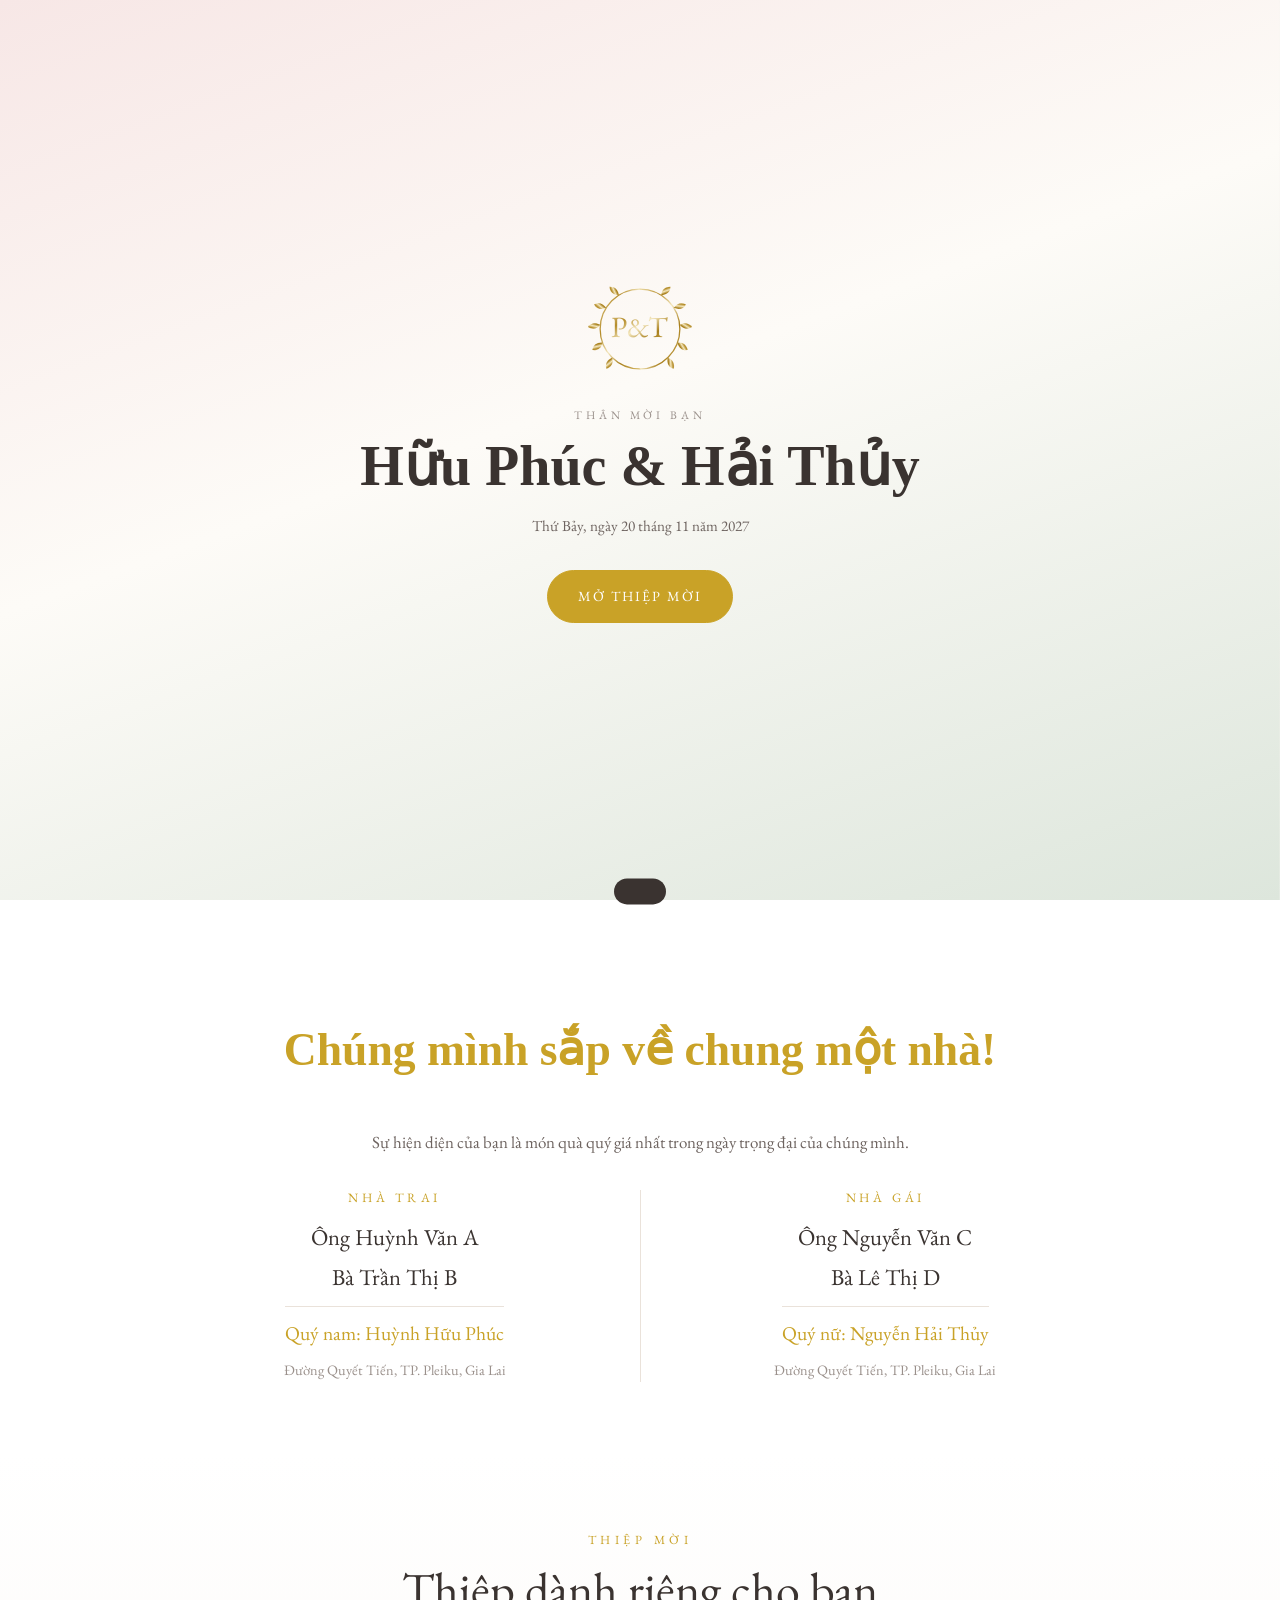
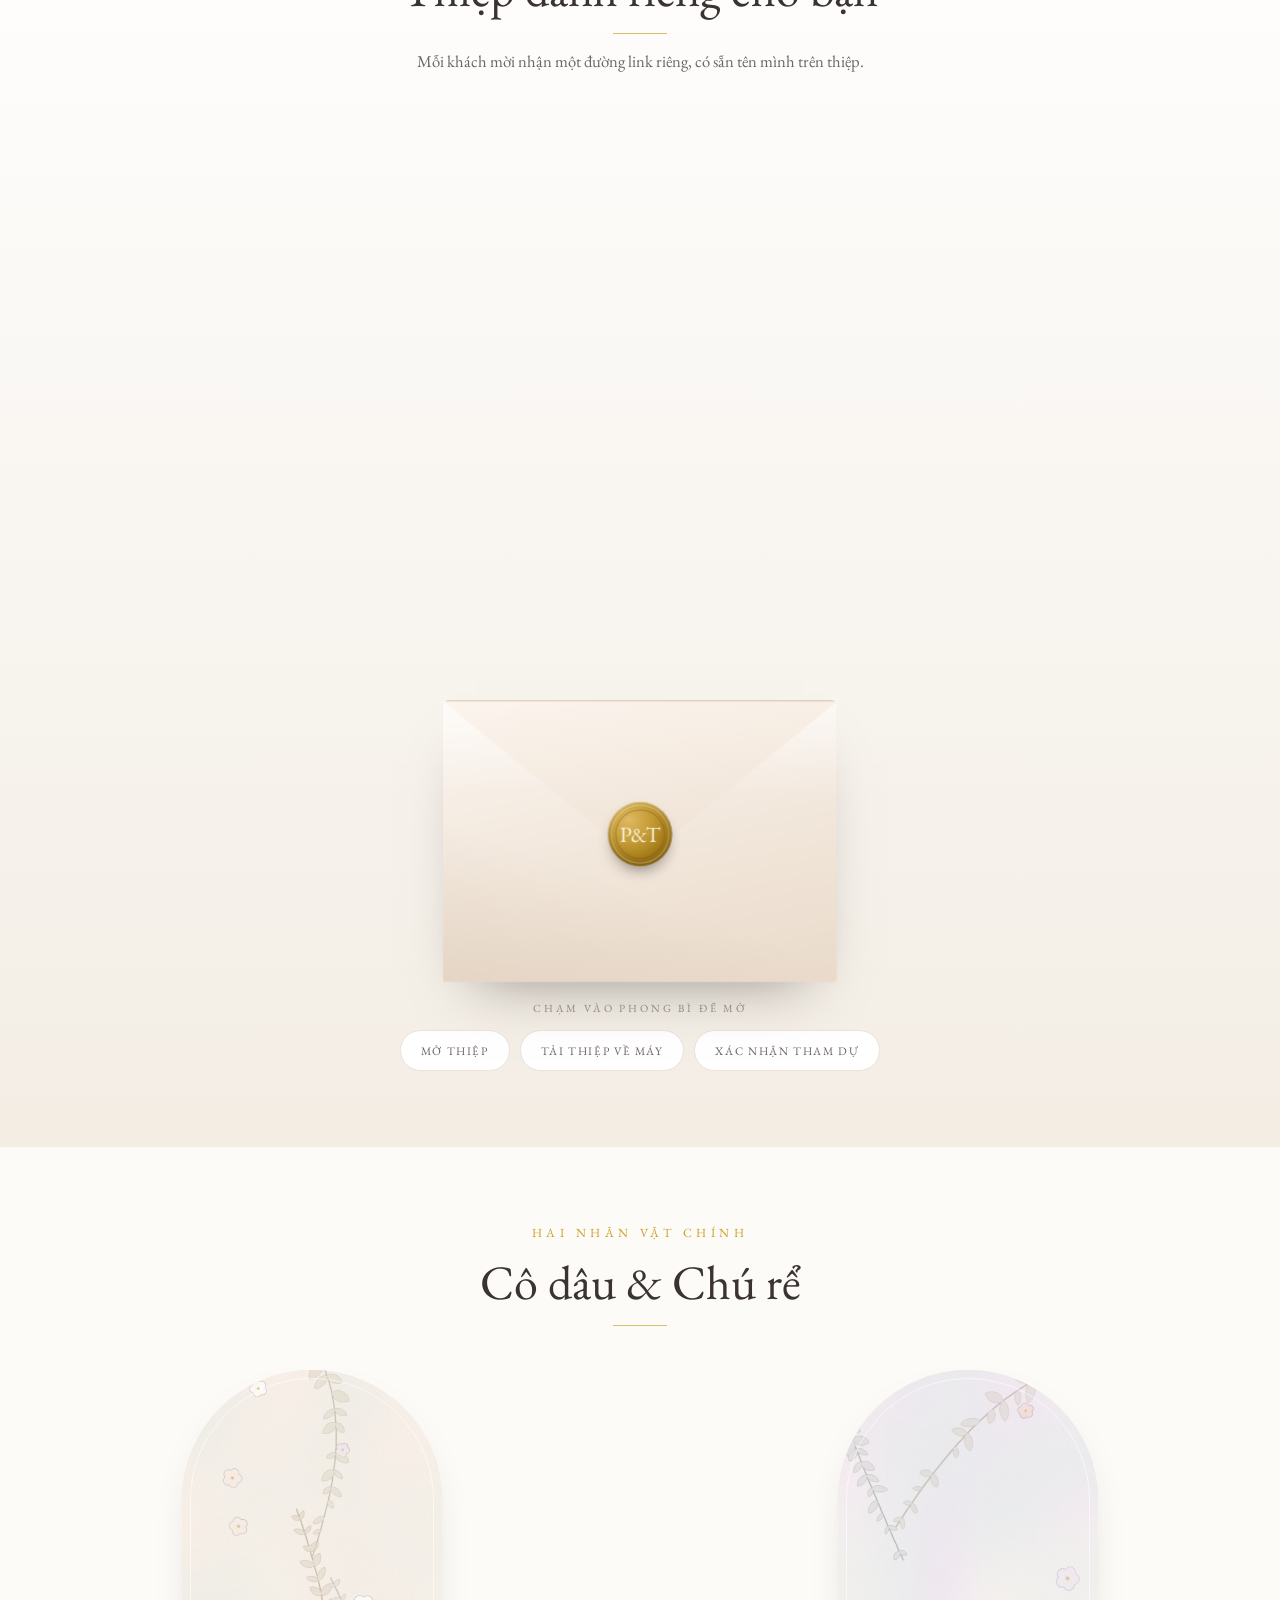
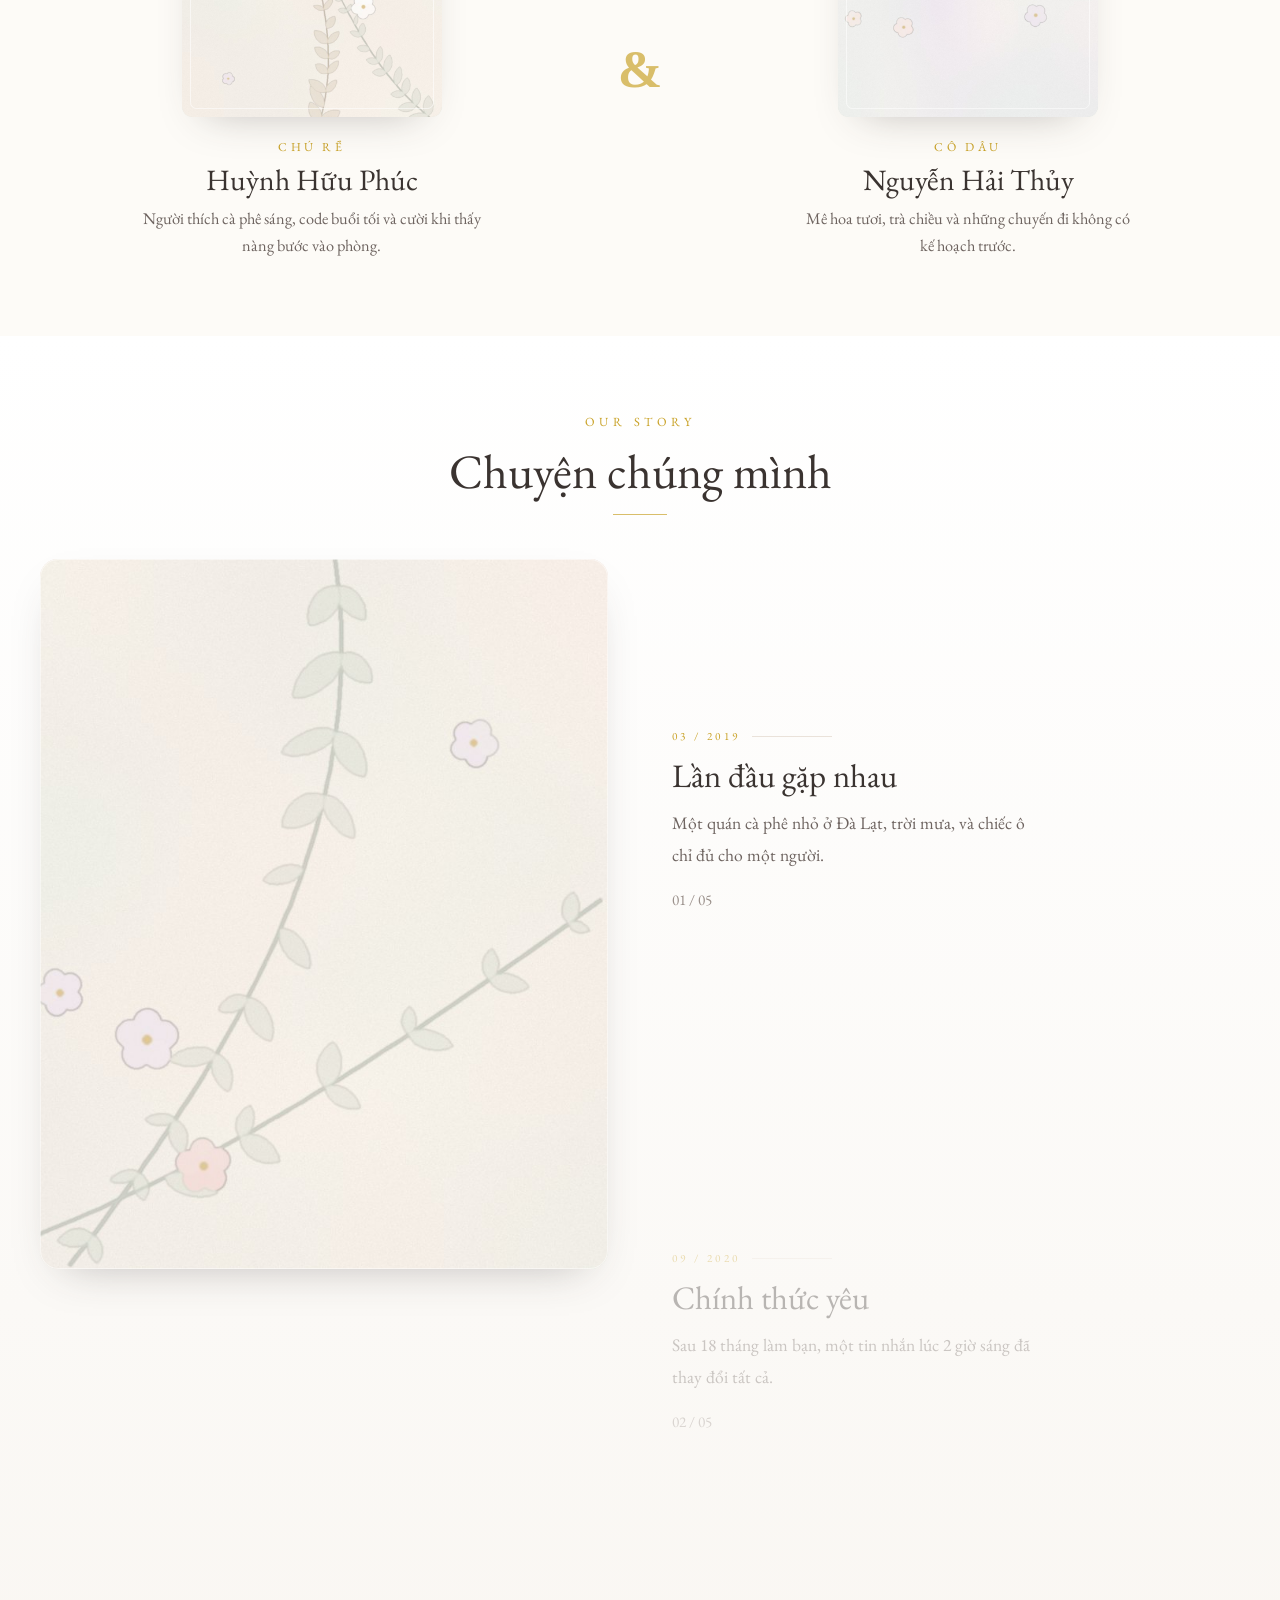
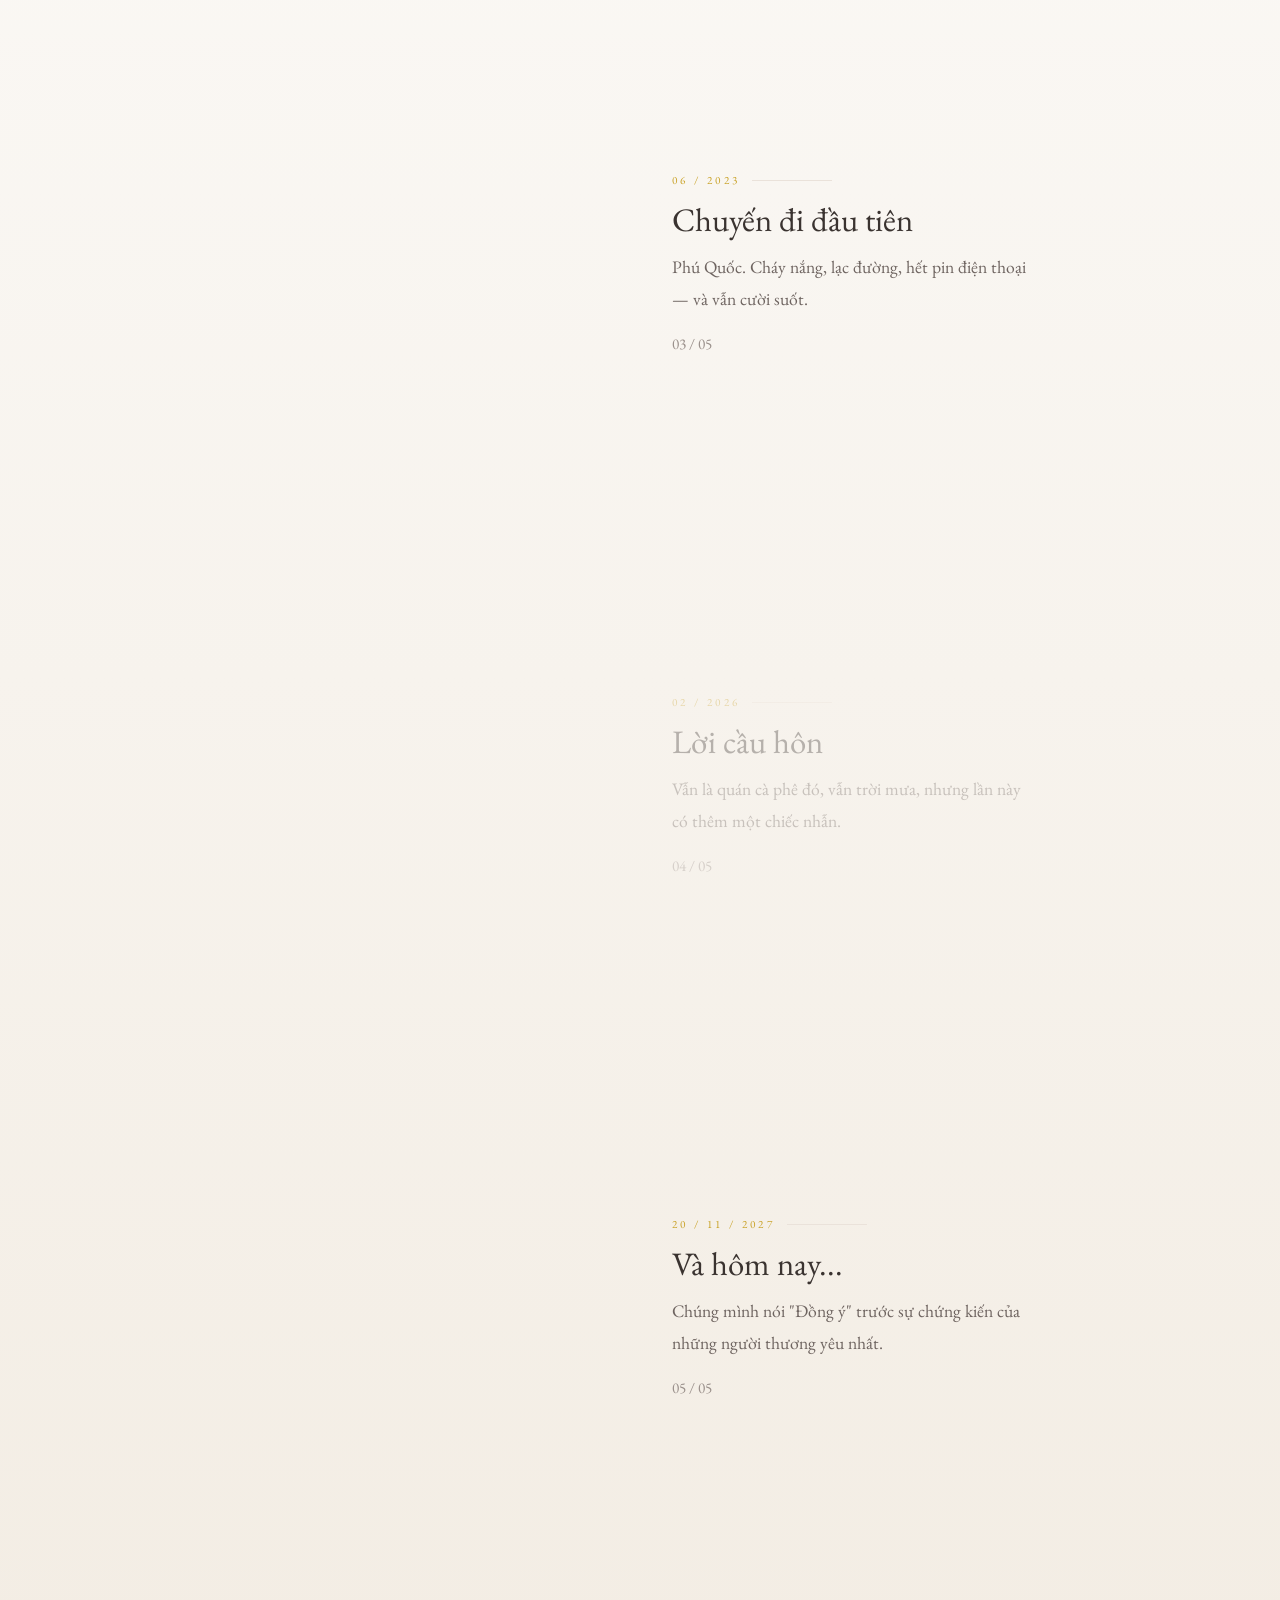
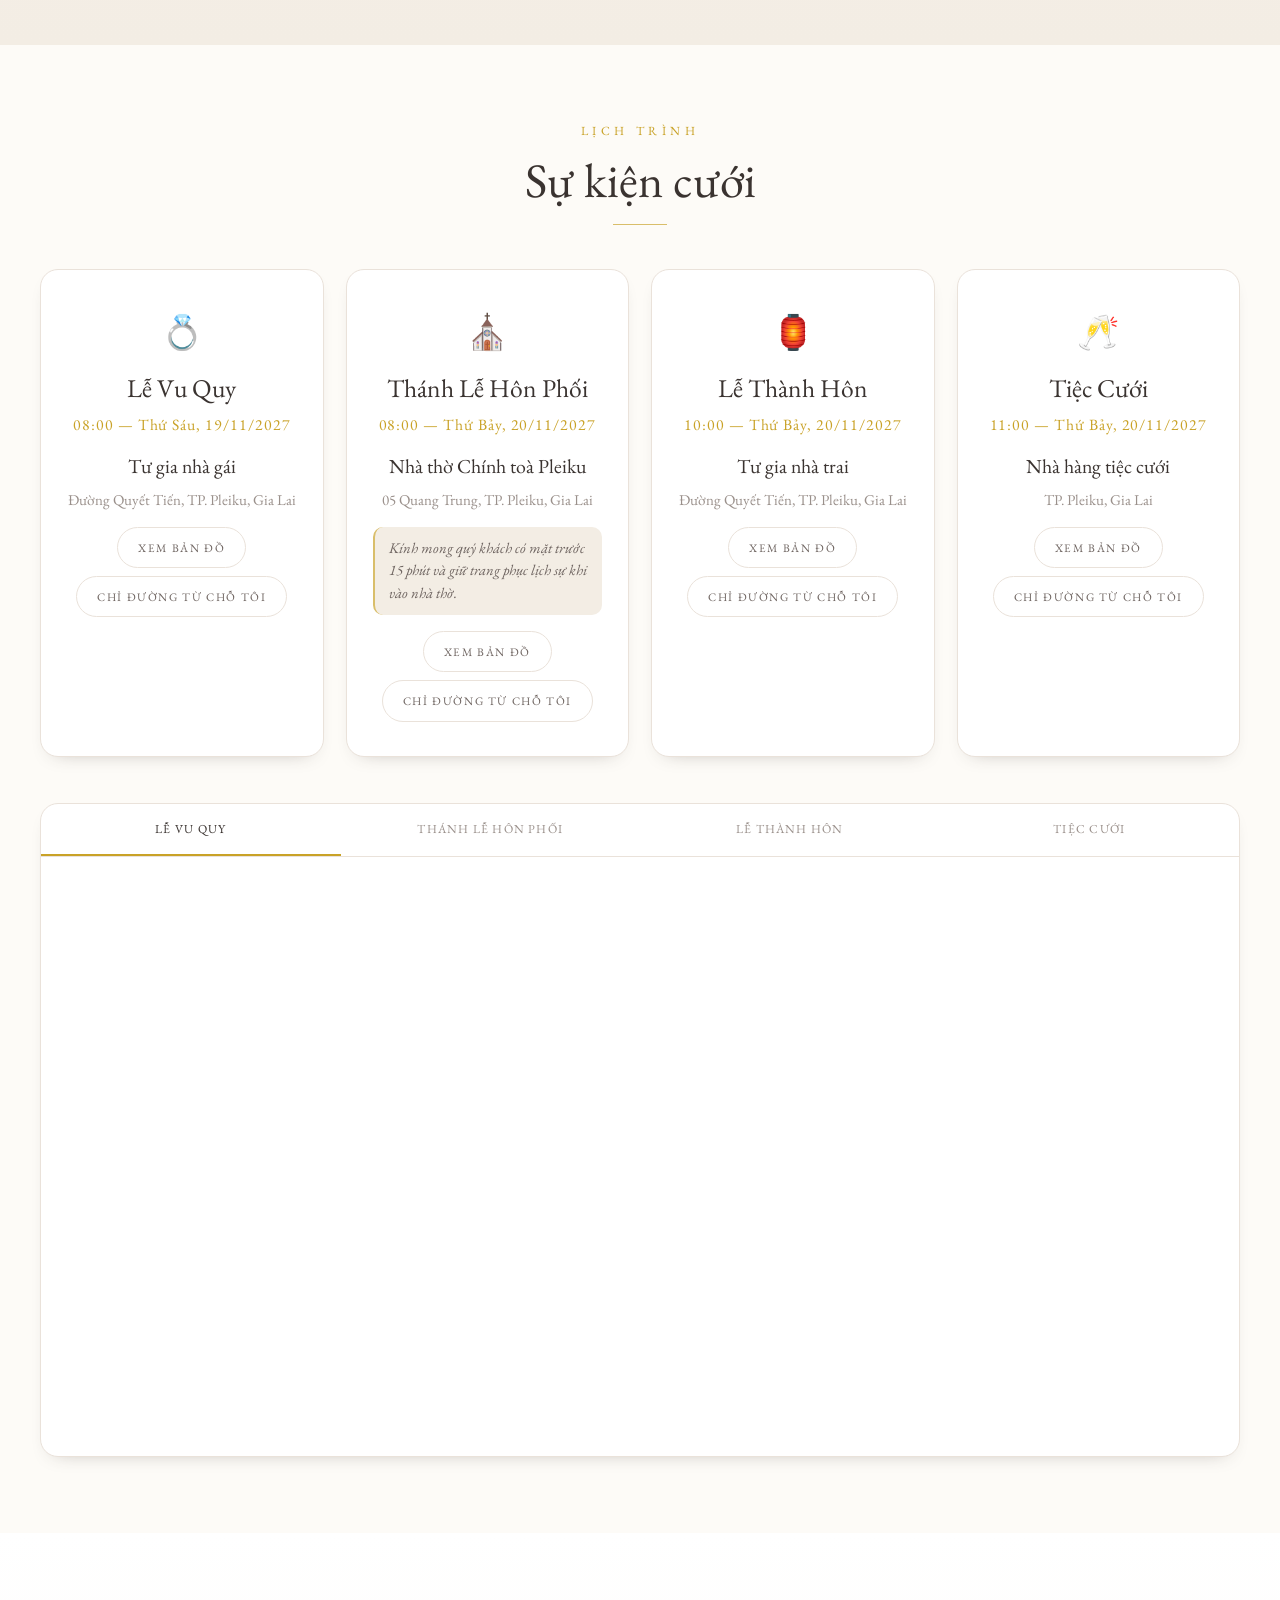
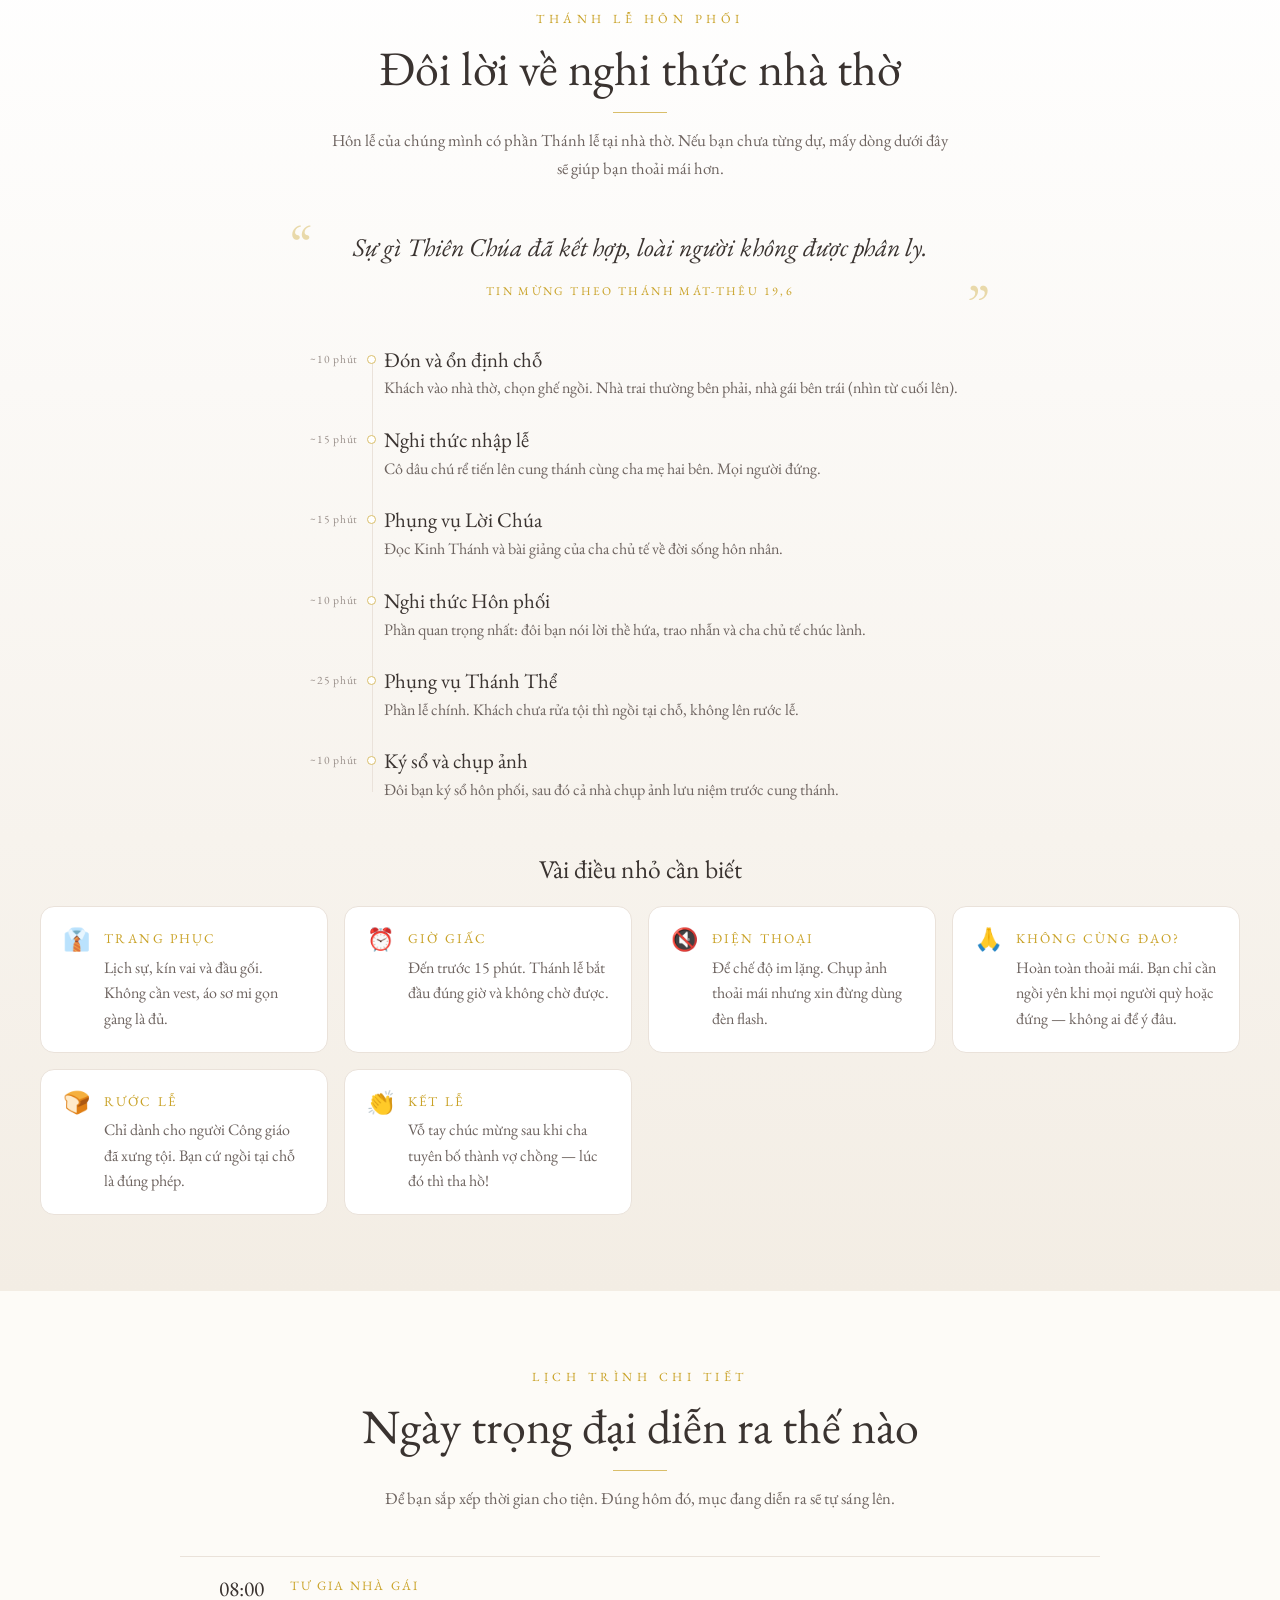
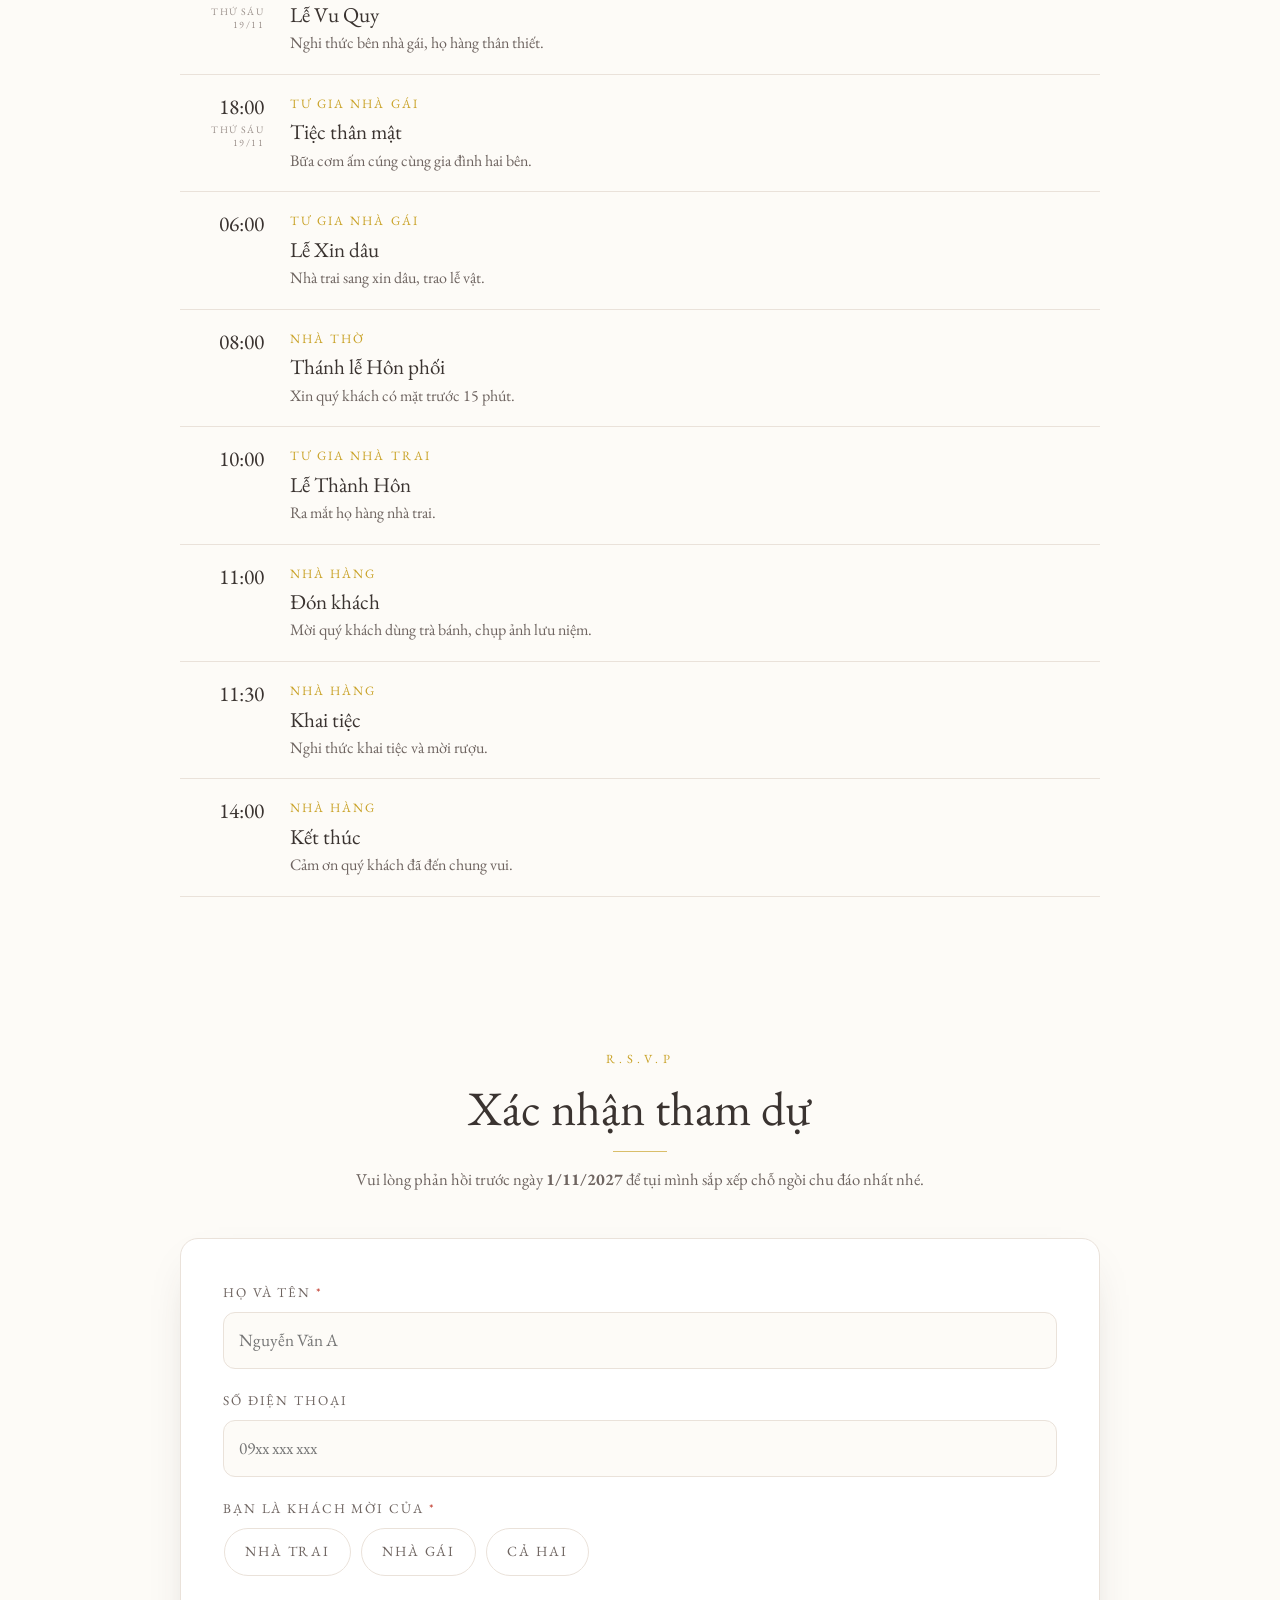
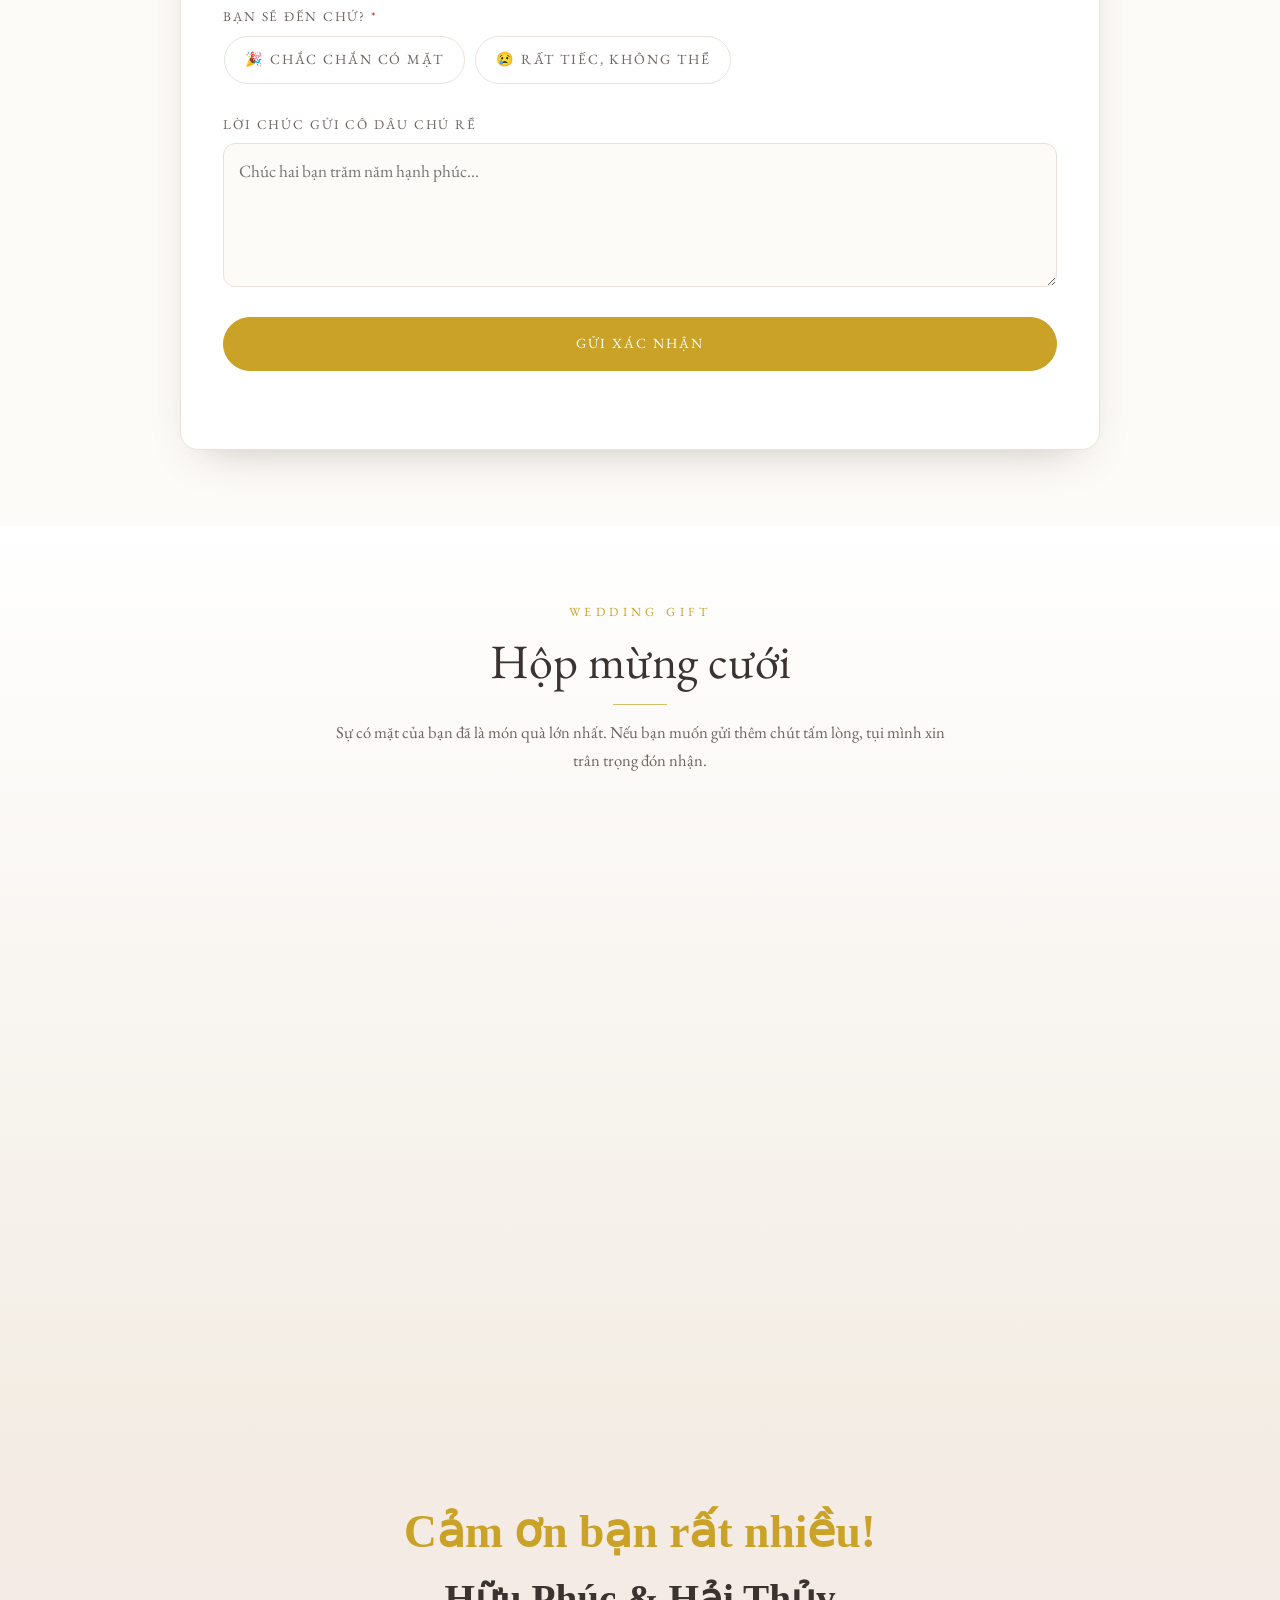
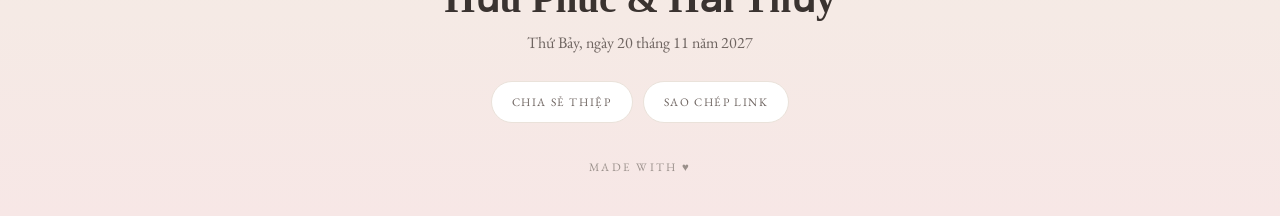
==== commit ee5e0307: "up" ====
--- a/index.html
+++ b/index.html
@@ -11,7 +11,11 @@
 <link rel="icon" href="data:image/svg+xml,<svg xmlns='http://www.w3.org/2000/svg' viewBox='0 0 100 100'><text y='.9em' font-size='90'>💐</text></svg>">
 <link rel="preconnect" href="https://fonts.googleapis.com">
 <link rel="preconnect" href="https://fonts.gstatic.com" crossorigin>
-<link href="https://fonts.googleapis.com/css2?family=Cormorant+Garamond:ital,wght@0,300;0,400;0,500;0,600;1,300;1,400&family=Dancing+Script:wght@400;600&family=Be+Vietnam+Pro:wght@200;300;400;500;600&display=swap" rel="stylesheet">
+<!-- CHỈ DÙNG 2 FONT cho cả bộ thiệp, tránh rối mắt:
+     · Crimson Text — tên cô dâu / chú rể (serif sang trọng, nét thanh)
+     · EB Garamond  — toàn bộ thông tin còn lại (tên cha mẹ, ngày giờ, địa điểm, nội dung)
+     Cả hai đều có bộ dấu tiếng Việt đầy đủ trên Google Fonts. -->
+<link href="https://fonts.googleapis.com/css2?family=Crimson+Text:ital,wght@0,400;0,600;0,700;1,400;1,600&family=EB+Garamond:ital,wght@0,400;0,500;0,600;0,700;1,400;1,500&display=swap" rel="stylesheet">
 <!-- ?v=11 là số phiên bản chống cache.
      Mỗi lần sửa CSS/JS mà web không chịu cập nhật, tăng số này lên (v=12, v=13...) -->
 <link rel="stylesheet" href="css/style.css?v=11">
@@ -79,7 +83,7 @@
         <use href="#monoLeaf" transform="translate(60 60) rotate(136)  translate(0 -46) rotate(16)"/>
       </g>
       <text class="mono__txt" x="60" y="69" text-anchor="middle"
-            font-family="Cormorant Garamond, Georgia, serif" font-size="34"
+            font-family="EB Garamond, Georgia, serif" font-size="34"
             letter-spacing="1" fill="url(#foil)">P&amp;T</text>
     </g>
 
@@ -298,7 +302,7 @@
             <circle cx="26" cy="26" r="23.2" fill="none" stroke="rgba(255,250,235,.28)" stroke-width="1.1"/>
             <circle cx="26" cy="26" r="19.6" fill="none" stroke="rgba(120,86,18,.35)" stroke-width="1"/>
             <text id="sealMono" x="26" y="32.5" text-anchor="middle"
-                  font-family="Cormorant Garamond, Georgia, serif" font-size="17.5"
+                  font-family="EB Garamond, Georgia, serif" font-size="17.5"
                   letter-spacing="0.5" fill="rgba(255,252,242,.94)">P&amp;T</text>
           </svg>
         </div>
--- a/css/style.css
+++ b/css/style.css
@@ -19,10 +19,17 @@
   --shadow:0 18px 44px -24px rgba(58,51,48,.35);
   --shadow-sm:0 8px 20px -14px rgba(58,51,48,.4);
   --r:18px;
-  --serif:'Cormorant Garamond',Georgia,serif;
-  --script:'Dancing Script',cursive;
-  --sans:'Be Vietnam Pro',system-ui,-apple-system,'Segoe UI',sans-serif;
-  --wrap:1120px;
+  /* ---- CHỈ 2 PHÔNG CHO CẢ BỘ THIỆP ----
+     --script : Crimson Text — dành cho tên cô dâu / chú rể, tên khách mời (serif sang trọng).
+     --serif  : EB Garamond — tiêu đề, tên cha mẹ, ngày giờ, địa điểm, nội dung.
+     --sans   : CỐ Ý trỏ về cùng EB Garamond. Giữ lại tên biến để không phải sửa
+                hàng trăm chỗ trong file; ai muốn quay lại 3 phông chỉ cần đổi
+                đúng dòng này. Đừng thêm phông thứ ba vào đây. */
+  --script:'Calibri',serif;
+  --serif:'EB Garamond',Georgia,'Times New Roman',serif;
+  --sans:'EB Garamond',Georgia,'Times New Roman',serif;
+  --wrap:1200px;
+  --wrap-narrow:920px;
 }
 
 *,*::before,*::after{box-sizing:border-box}
@@ -33,9 +40,11 @@
 
 html{scroll-behavior:smooth;-webkit-text-size-adjust:100%}
 body{
-  margin:0;font-family:var(--sans);font-weight:300;
+  /* EB Garamond có chiều cao chữ thường (x-height) nhỏ hơn font sans cũ, nên
+     cùng một cỡ px sẽ trông bé hơn — phải nhích cỡ chữ lên cho cân. */
+  margin:0;font-family:var(--sans);font-weight:400;
   color:var(--ink);background:var(--cream);
-  line-height:1.75;overflow-x:hidden;
+  font-size:1.18rem;line-height:1.68;overflow-x:hidden;
 }
 body.locked{overflow:hidden}
 img{max-width:100%;display:block}
@@ -43,16 +52,17 @@
 button,input,select,textarea{font:inherit;color:inherit}
 h1,h2,h3,h4{font-family:var(--serif);font-weight:400;line-height:1.2;margin:0}
 .wrap{width:min(100% - 40px,var(--wrap));margin-inline:auto}
-.wrap--narrow{width:min(100% - 40px,760px)}
+.wrap--narrow{width:min(100% - 40px,var(--wrap-narrow))}
 .center{text-align:center}
 .muted{color:var(--muted)}
-.script{font-family:var(--script);font-size:clamp(1.6rem,4vw,2.4rem);color:var(--gold);line-height:1.4}
+/* Crimson Text là serif trang nhã với nét thanh, hiển thị đẹp ở cỡ lớn. */
+.script{font-family:var(--script);font-size:clamp(1.82rem,4.9vw,2.85rem);color:var(--gold);line-height:1.42;font-weight:600}
 
 /* ---------- BUTTONS ---------- */
 .btn{
   display:inline-flex;align-items:center;justify-content:center;gap:8px;
   padding:14px 30px;border:1px solid var(--ink);border-radius:999px;
-  background:transparent;cursor:pointer;font-size:.82rem;font-weight:400;
+  background:transparent;cursor:pointer;font-size:.88rem;font-weight:400;
   letter-spacing:.14em;text-transform:uppercase;
   transition:.35s cubic-bezier(.2,.8,.3,1);
 }
@@ -103,7 +113,8 @@
   transform:scale(.94);
 }
 .opening__to{font-size:.72rem;letter-spacing:.34em;text-transform:uppercase;color:var(--muted);margin:0 0 6px}
-.opening__names{font-size:clamp(1.9rem,7vw,3.2rem);margin-bottom:10px}
+/* Tên cô dâu & chú rể: Crimson Text serif */
+.opening__names{font-family:var(--script);font-size:clamp(2.05rem,7.8vw,3.5rem);line-height:1.32;margin-bottom:10px;color:var(--ink);font-weight:600}
 .opening__date{color:var(--ink-soft);margin:0 0 30px;font-size:.95rem}
 
 .monogram{
@@ -160,10 +171,10 @@
   padding:16px 24px;transition:.4s;
 }
 .nav.is-stuck{background:rgba(253,251,247,.92);backdrop-filter:blur(12px);box-shadow:0 1px 0 var(--line);padding:10px 24px}
-.nav__brand{font-family:var(--script);font-size:1.3rem;color:var(--gold);opacity:0;transition:.4s}
+.nav__brand{font-family:var(--script);font-size:1.52rem;color:var(--gold);opacity:0;transition:.4s;line-height:1.2;font-weight:600}
 .nav.is-stuck .nav__brand{opacity:1}
 .nav__list{display:flex;gap:26px;list-style:none;margin:0;padding:0}
-.nav__list a{font-size:.74rem;letter-spacing:.12em;text-transform:uppercase;color:var(--ink-soft);position:relative;padding:4px 0}
+.nav__list a{font-size:.8rem;letter-spacing:.11em;text-transform:uppercase;color:var(--ink-soft);position:relative;padding:4px 0}
 .nav__list a::after{content:'';position:absolute;left:0;bottom:0;width:0;height:1px;background:var(--gold);transition:.3s}
 .nav__list a:hover::after,.nav__list a.is-active::after{width:100%}
 .nav__burger{display:none;flex-direction:column;gap:5px;background:none;border:0;padding:8px;cursor:pointer}
@@ -210,7 +221,7 @@
   display:inline-block;opacity:0;transform:translateY(24px) rotate(2deg);
   animation:chIn .85s cubic-bezier(.2,.8,.3,1) forwards;
 }
-.hero__names .ch--space{width:.28em}
+.hero__names .ch--space{width:.22em;opacity:1;animation:none}
 @media (prefers-reduced-motion:reduce){
   .hero__photo.is-ready{animation:none}
   .hero__names .ch{animation:none;opacity:1;transform:none}
@@ -224,8 +235,8 @@
 .hero__lunar{animation-delay:1.3s}
 .countdown{animation-delay:1.45s}
 .hero__cta{animation-delay:1.6s}
-.hero__names{font-size:clamp(2.4rem,9vw,5.4rem);line-height:1.1;display:flex;flex-wrap:wrap;gap:0 18px;justify-content:center;align-items:center}
-.hero__amp{font-family:var(--script);color:var(--gold);font-size:.7em}
+.hero__names{font-family:var(--script);font-size:clamp(1.45rem,9.4vw,5.2rem);line-height:1.26;display:flex;flex-wrap:wrap;gap:0 20px;justify-content:center;align-items:center;font-weight:300}
+.hero__amp{font-family:var(--script);color:var(--gold);font-size:.87em;line-height:1;font-weight:600}
 .hero__rule{display:flex;align-items:center;justify-content:center;gap:14px;margin:22px 0 14px}
 .hero__rule i{width:clamp(40px,12vw,90px);height:1px;background:var(--line)}
 .hero__rule span{color:var(--gold-soft);font-size:.9rem}
@@ -244,30 +255,30 @@
   border:1px solid var(--line);border-radius:14px;backdrop-filter:blur(6px);
 }
 .countdown__cell b{display:block;font-family:var(--serif);font-size:2rem;font-weight:500;line-height:1;color:var(--ink)}
-.countdown__cell span{font-size:.64rem;letter-spacing:.2em;text-transform:uppercase;color:var(--muted)}
+.countdown__cell span{font-size:.72rem;letter-spacing:.18em;text-transform:uppercase;color:var(--muted)}
 
 /* ---------- SECTION ---------- */
-.section{padding:clamp(64px,10vw,110px) 0}
+.section{padding:clamp(48px,6vw,76px) 0}
 .section--tint{background:linear-gradient(180deg,#fff 0%,var(--sand) 100%)}
-.sec-head{text-align:center;margin-bottom:clamp(38px,6vw,64px)}
-.sec-head__eyebrow{font-size:.7rem;letter-spacing:.36em;text-transform:uppercase;color:var(--gold);margin:0 0 10px}
-.sec-head__title{font-size:clamp(1.9rem,5vw,2.9rem)}
-.sec-head__title::after{content:'';display:block;width:54px;height:1px;background:var(--gold-soft);margin:16px auto 0}
-.sec-head__sub{color:var(--ink-soft);font-size:.95rem;max-width:560px;margin:14px auto 0}
+.sec-head{text-align:center;margin-bottom:clamp(28px,4vw,44px)}
+.sec-head__eyebrow{font-size:.78rem;letter-spacing:.36em;text-transform:uppercase;color:var(--gold);margin:0 0 10px}
+.sec-head__title{font-size:clamp(2rem,5vw,3rem)}
+.sec-head__title::after{content:'';display:block;width:54px;height:1px;background:var(--gold-soft);margin:14px auto 0}
+.sec-head__sub{color:var(--ink-soft);font-size:1.04rem;max-width:620px;margin:14px auto 0}
 
 .card{background:#fff;border:1px solid var(--line);border-radius:var(--r);box-shadow:var(--shadow)}
 
 /* ---------- INVITE ---------- */
-.invite{padding:clamp(60px,9vw,100px) 0;background:#fff}
-.lead{color:var(--ink-soft);max-width:560px;margin:14px auto 0}
-.families{display:flex;gap:30px;justify-content:center;align-items:center;margin-top:48px;flex-wrap:wrap}
+.invite{padding:clamp(44px,6vw,72px) 0;background:#fff}
+.lead{color:var(--ink-soft);max-width:640px;margin:14px auto 0;font-size:1.06rem}
+.families{display:flex;gap:30px;justify-content:center;align-items:center;margin-top:34px;flex-wrap:wrap}
 .families__side{flex:1;min-width:220px;text-align:center}
-.families__side h4{font-size:.74rem;letter-spacing:.28em;text-transform:uppercase;color:var(--gold);margin-bottom:12px;font-family:var(--sans)}
-.families__side p{margin:2px 0;font-family:var(--serif);font-size:1.22rem}
-.families__side small{color:var(--muted);font-size:.8rem}
+.families__side h4{font-size:.8rem;letter-spacing:.28em;text-transform:uppercase;color:var(--gold);margin-bottom:12px;font-family:var(--sans)}
+.families__side p{margin:2px 0;font-family:var(--serif);font-size:1.42rem}
+.families__side small{color:var(--muted);font-size:.9rem}
 .families__child{
   display:block;width:fit-content;margin:10px auto 8px!important;padding-top:10px;
-  border-top:1px solid var(--line);color:var(--gold);font-size:1.05rem!important;
+  border-top:1px solid var(--line);color:var(--gold);font-size:1.22rem!important;
 }
 .families__side small{display:block;margin-top:2px}
 .families__child:empty{display:none}
@@ -284,7 +295,12 @@
 .env-stage{
   position:relative;height:900px;margin:0 auto;
   perspective:1700px;perspective-origin:50% 34%;
-}
+  transition:height .6s ease;
+}
+/* Thiệp rút ra xong thì khung co lại vừa đúng tấm thiệp, không chừa khoảng trống.
+   LƯU Ý: nhịp mở chậm rãi đặt ở các rule .is-open; rule gốc giữ nhịp nhanh để
+   lúc ĐÓNG thiệp lại mọi thứ thu về ngay, khách không phải chờ. */
+.env-stage.is-open{height:690px;transition:height 1.4s cubic-bezier(.3,.85,.25,1) 1.7s}
 
 /* ---- PHONG BÌ ---- */
 .envelope{
@@ -292,12 +308,14 @@
   width:min(392px,84vw);aspect-ratio:7/5;
   transform:translateX(-50%);transform-style:preserve-3d;
   cursor:pointer;-webkit-tap-highlight-color:transparent;
-  transition:transform .9s cubic-bezier(.22,.9,.24,1) .1s,
-             opacity .7s ease .55s;
+  transition:transform .55s cubic-bezier(.22,.9,.24,1),opacity .45s ease;
 }
 .envelope:focus-visible{outline:2px solid var(--gold);outline-offset:16px;border-radius:10px}
 /* Lấy thiệp ra rồi thì cất phong bì đi, nhường chỗ cho tấm thiệp trải xuống */
-.env-stage.is-open .envelope{transform:translateX(-50%) translateY(46px);opacity:0;pointer-events:none}
+.env-stage.is-open .envelope{
+  transform:translateX(-50%) translateY(46px);opacity:0;pointer-events:none;
+  transition:transform 1.1s cubic-bezier(.22,.9,.24,1) 2.9s,opacity .9s ease 3s;
+}
 
 .env__back{
   position:absolute;inset:0;border-radius:5px;transform:translateZ(0);
@@ -321,10 +339,14 @@
   position:absolute;left:0;right:0;top:0;height:57%;
   transform-origin:top center;transform-style:preserve-3d;
   transform:rotateX(0deg) translateZ(9px);
-  transition:transform 1.1s cubic-bezier(.36,.82,.28,1);
+  transition:transform .7s cubic-bezier(.4,0,.2,1);
   will-change:transform;
 }
-.env-stage.is-open .env__flap{transform:rotateX(-176deg) translateZ(9px)}
+/* Mở nắp như tay người: ngập ngừng lúc bửa nắp, rồi ngả ra và hạ xuống thật êm */
+.env-stage.is-open .env__flap{
+  transform:rotateX(-176deg) translateZ(9px);
+  transition:transform 1.7s cubic-bezier(.62,.02,.24,1) .35s;
+}
 .env__face{position:absolute;inset:0;backface-visibility:hidden}
 .env__face--out{
   clip-path:polygon(0 0,100% 0,50% 100%);
@@ -346,11 +368,13 @@
   box-shadow:0 8px 16px -7px rgba(58,51,48,.7),
              inset 0 1px 3px rgba(255,248,226,.55),
              inset 0 -3px 6px rgba(90,64,10,.5);
-  transition:transform .75s cubic-bezier(.4,.1,.3,1),opacity .6s ease .1s;
+  transition:transform .5s cubic-bezier(.4,.1,.3,1),opacity .4s ease;
 }
 .env__seal svg{width:100%;height:100%;display:block}
+/* Dấu si tách ra và rơi xuống trước, rồi nắp thiệp mới mở */
 .env-stage.is-open .env__seal{
   transform:translateZ(13px) translateY(190px) rotate(58deg) scale(.42);opacity:0;
+  transition:transform .95s cubic-bezier(.45,.02,.55,1),opacity .7s ease .18s;
 }
 
 /* ---- TẤM THIỆP MỘT MẶT ----
@@ -369,15 +393,17 @@
   z-index:0;
   transform-origin:bottom center;
   transform:translate(-50%,194px) rotateX(4deg) scale(.94,.40);
-  transition:transform 1.1s cubic-bezier(.24,.9,.26,1) .34s,
-             box-shadow 1.1s ease .34s,
-             z-index 0s .3s;
+  transition:transform .7s cubic-bezier(.4,0,.2,1),box-shadow .7s ease,z-index 0s .65s;
   will-change:transform;
 }
+/* Rút thiệp ra chậm rãi như tay kéo: khởi động nhẹ, trượt lên rồi dừng êm */
 .env-stage.is-open .env__card{
   z-index:5;
   transform:translate(-50%,0) rotateX(0deg) scale(1);
   box-shadow:0 44px 74px -34px rgba(58,51,48,.6);
+  transition:transform 1.8s cubic-bezier(.32,.04,.2,1) 1.7s,
+             box-shadow 1.8s ease 1.7s,
+             z-index 0s 1.65s;
 }
 /* vân giấy + ánh sáng chéo rất nhẹ */
 .env__card::after{
@@ -392,8 +418,8 @@
 .ecard::after{content:'';position:absolute;inset:18px;border:1px solid rgba(201,162,39,.16)}
 
 .ecard__orn{position:absolute;width:clamp(44px,13vw,56px);height:auto;opacity:0;
-  transition:opacity .9s ease .9s}
-.env-stage.is-open .ecard__orn{opacity:.95}
+  transition:opacity .4s ease}
+.env-stage.is-open .ecard__orn{opacity:.95;transition:opacity 1s ease 3.3s}
 .ecard__orn--tl{top:8px;left:8px}
 .ecard__orn--tr{top:8px;right:8px;transform:scaleX(-1)}
 .ecard__orn--bl{bottom:8px;left:8px;transform:scaleY(-1)}
@@ -408,20 +434,21 @@
   opacity:0;transform:translateY(10px);flex-shrink:0;
   transition:opacity .65s ease,transform .65s cubic-bezier(.2,.8,.3,1);
 }
+/* Chữ trên thiệp chỉ hiện sau khi thiệp đã rút ra xong (~3.3s), lần lượt từng dòng */
 .env-stage.is-open .ecard__body > *{opacity:1;transform:none}
-.env-stage.is-open .ecard__body > *:nth-child(1){transition-delay:1.00s}
-.env-stage.is-open .ecard__body > *:nth-child(2){transition-delay:1.07s}
-.env-stage.is-open .ecard__body > *:nth-child(3){transition-delay:1.14s}
-.env-stage.is-open .ecard__body > *:nth-child(4){transition-delay:1.21s}
-.env-stage.is-open .ecard__body > *:nth-child(5){transition-delay:1.28s}
-.env-stage.is-open .ecard__body > *:nth-child(6){transition-delay:1.35s}
-.env-stage.is-open .ecard__body > *:nth-child(7){transition-delay:1.42s}
-.env-stage.is-open .ecard__body > *:nth-child(8){transition-delay:1.49s}
-.env-stage.is-open .ecard__body > *:nth-child(9){transition-delay:1.56s}
-.env-stage.is-open .ecard__body > *:nth-child(10){transition-delay:1.63s}
-.env-stage.is-open .ecard__body > *:nth-child(11){transition-delay:1.70s}
-.env-stage.is-open .ecard__body > *:nth-child(12){transition-delay:1.77s}
-.env-stage.is-open .ecard__body > *:nth-child(13){transition-delay:1.84s}
+.env-stage.is-open .ecard__body > *:nth-child(1){transition-delay:3.30s}
+.env-stage.is-open .ecard__body > *:nth-child(2){transition-delay:3.39s}
+.env-stage.is-open .ecard__body > *:nth-child(3){transition-delay:3.48s}
+.env-stage.is-open .ecard__body > *:nth-child(4){transition-delay:3.57s}
+.env-stage.is-open .ecard__body > *:nth-child(5){transition-delay:3.66s}
+.env-stage.is-open .ecard__body > *:nth-child(6){transition-delay:3.75s}
+.env-stage.is-open .ecard__body > *:nth-child(7){transition-delay:3.84s}
+.env-stage.is-open .ecard__body > *:nth-child(8){transition-delay:3.93s}
+.env-stage.is-open .ecard__body > *:nth-child(9){transition-delay:4.02s}
+.env-stage.is-open .ecard__body > *:nth-child(10){transition-delay:4.11s}
+.env-stage.is-open .ecard__body > *:nth-child(11){transition-delay:4.20s}
+.env-stage.is-open .ecard__body > *:nth-child(12){transition-delay:4.29s}
+.env-stage.is-open .ecard__body > *:nth-child(13){transition-delay:4.38s}
 
 .ecard__sprig{width:68px;height:auto;margin-bottom:7px;opacity:.95}
 .ecard__rings{width:54px;height:auto;margin:8px 0 1px}
@@ -453,15 +480,15 @@
   display:block;font-family:var(--serif);font-weight:500;
   font-size:.9rem;letter-spacing:.03em;color:var(--ink);line-height:1.24;
 }
-.ec-couple__amp{font-family:var(--script);font-size:1.34rem;color:var(--gold);line-height:1;flex-shrink:0}
+.ec-couple__amp{font-family:var(--script);font-size:1.58rem;color:var(--gold);line-height:1;flex-shrink:0;font-weight:600}
 
 /* --- lời mời khách --- */
 .ec-eyebrow{margin:6px 0 0;font-size:.55rem;letter-spacing:.3em;
   text-transform:uppercase;color:var(--muted)}
 .ec-guest{
   margin:5px 0 0;padding:0 4px;
-  font-family:var(--script);font-size:clamp(1.36rem,5.7vw,1.72rem);font-weight:600;
-  line-height:1.16;text-wrap:balance;
+  font-family:var(--script);font-size:clamp(1.58rem,6.3vw,1.98rem);font-weight:600;
+  line-height:1.25;text-wrap:balance;
   background:linear-gradient(112deg,#C9A227 0%,#8E6E15 22%,#E6D096 48%,#9A7718 74%,#C9A227 100%);
   -webkit-background-clip:text;background-clip:text;
   -webkit-text-fill-color:transparent;color:#A8801B;
@@ -494,20 +521,39 @@
      thiệp cao     = 86vw * 545/350      ≈ 134vw                            */
 @media (max-width:720px){
   .env-stage{height:225vw;max-height:1020px}
+  /* Mở xong thì khung co lại vừa tấm thiệp — hết khoảng trắng thừa bên dưới */
+  .env-stage.is-open{height:197vw;max-height:900px}
   .envelope{bottom:5vw}
   .env__card{
     top:8vw;
+    width:min(370px,93vw);aspect-ratio:350/690;
     transform:translate(-50%,60vw) rotateX(4deg) scale(.94,.40);
   }
   .env-stage.is-open .env__card{transform:translate(-50%,0) rotateX(0deg) scale(1)}
   .env__seal{width:56px;height:56px;margin:-28px 0 0 -28px}
-  .ecard__body{padding:5.5vw 5vw}
-  .ecard__sprig{width:17vw;max-width:68px;margin-bottom:1.8vw}
-  .ecard__rings{width:14vw;max-width:54px}
-  .ecard__divider{width:35vw;max-width:138px}
-  .ec-fams p{font-size:3.15vw}
-  .ec-couple__name{font-size:3.7vw}
-  .ec-venue{font-size:3.5vw}
+  .ecard__body{padding:5.5vw 4.6vw}
+  .ecard__sprig{width:17vw;max-width:70px;margin-bottom:1.8vw}
+  .ecard__rings{width:14vw;max-width:56px}
+  .ecard__divider{width:36vw;max-width:142px}
+
+  /* --- Chữ trên thiệp: phóng to theo bề ngang máy cho dễ đọc --- */
+  .ec-fams h4{font-size:2.6vw}
+  .ec-fams p{font-size:3.75vw}
+  .ec-fams small{font-size:2.55vw}
+  .ec-announce{font-size:2.75vw;letter-spacing:.1em}
+  .ec-couple__title{font-size:2.6vw}
+  .ec-couple__name{font-size:4.4vw}
+  .ec-couple__amp{font-size:6.4vw}
+  .ec-eyebrow{font-size:2.85vw}
+  .ec-guest{font-size:8vw}
+  .ec-couple__amp{font-size:7.8vw}
+  .ec-line{font-size:3.25vw;max-width:30ch}
+  .ec-when{font-size:3.6vw}
+  .ec-lunar{font-size:2.95vw}
+  .ec-at{font-size:2.6vw}
+  .ec-venue{font-size:4.2vw}
+  .ec-note{font-size:2.95vw}
+  .env-hint{font-size:3.2vw}
 }
 
 @media (prefers-reduced-motion:reduce){
@@ -527,10 +573,10 @@
 }
 .person__photo img{width:100%;height:100%;object-fit:cover}
 .person__photo::after{content:'';position:absolute;inset:8px;border:1px solid rgba(255,255,255,.55);border-radius:190px 190px 10px 10px;pointer-events:none}
-.person__role{font-size:.68rem;letter-spacing:.3em;text-transform:uppercase;color:var(--gold);margin:0 0 4px}
-.person__name{font-size:1.65rem;margin-bottom:8px}
-.person__bio{color:var(--ink-soft);font-size:.92rem;max-width:300px;margin:0 auto}
-.couple__heart{align-self:center;font-family:var(--script);font-size:3rem;color:var(--gold-soft);padding-top:110px}
+.person__role{font-size:.76rem;letter-spacing:.3em;text-transform:uppercase;color:var(--gold);margin:0 0 4px}
+.person__name{font-size:1.85rem;margin-bottom:8px}
+.person__bio{color:var(--ink-soft);font-size:1.02rem;max-width:340px;margin:0 auto}
+.couple__heart{align-self:center;font-family:var(--script);font-size:3.35rem;line-height:1;color:var(--gold-soft);padding-top:110px;font-weight:600}
 
 /* ---------- CHUYỆN CHÚNG MÌNH — cuộn phim ----------
    Cột ảnh dính lại giữa màn hình, đổi ảnh theo mốc khi khách cuộn.
@@ -559,8 +605,8 @@
 
 .storyline__steps{margin:0;padding:0;list-style:none}
 .story-step{
-  min-height:74vh;display:flex;flex-direction:column;justify-content:center;
-  padding:26px 0;
+  min-height:58vh;display:flex;flex-direction:column;justify-content:center;
+  padding:22px 0;
 }
 .story-step__photo{display:none}
 .story-step__date{
@@ -569,9 +615,9 @@
 }
 .story-step__date::after{content:'';flex:1;height:1px;background:var(--line);max-width:80px}
 .story-step__title{font-size:clamp(1.5rem,3.6vw,2.05rem);margin-bottom:12px;text-wrap:balance}
-.story-step__text{margin:0;color:var(--ink-soft);font-size:1rem;line-height:1.8;max-width:42ch}
+.story-step__text{margin:0;color:var(--ink-soft);font-size:1.1rem;line-height:1.78;max-width:46ch}
 .story-step__num{
-  display:block;font-family:var(--serif);font-size:.85rem;color:var(--muted);
+  display:block;font-family:var(--serif);font-size:.95rem;color:var(--muted);
   margin-top:18px;font-variant-numeric:tabular-nums;
 }
 /* mốc chưa tới thì mờ đi, mốc đang xem thì rõ */
@@ -600,16 +646,16 @@
 .event{background:#fff;border:1px solid var(--line);border-radius:var(--r);padding:34px 26px;text-align:center;box-shadow:var(--shadow-sm);transition:.4s}
 .event:hover{transform:translateY(-6px);box-shadow:var(--shadow)}
 .event__icon{font-size:34px;margin-bottom:12px}
-.event__name{font-size:1.45rem;margin-bottom:8px}
-.event__time{font-size:.86rem;color:var(--gold);letter-spacing:.06em;margin:0 0 12px}
-.event__venue{font-family:var(--serif);font-size:1.1rem;margin:0}
-.event__addr{color:var(--muted);font-size:.84rem;margin:4px 0 14px}
+.event__name{font-size:1.6rem;margin-bottom:8px}
+.event__time{font-size:.98rem;color:var(--gold);letter-spacing:.06em;margin:0 0 12px}
+.event__venue{font-family:var(--serif);font-size:1.24rem;margin:0}
+.event__addr{color:var(--muted);font-size:.94rem;margin:4px 0 14px}
 .event__actions{display:flex;gap:8px;justify-content:center;flex-wrap:wrap}
 .event__actions .btn{flex:0 1 auto}
 .event__note{
   margin:0 0 16px;padding:10px 14px;border-radius:10px;
   background:var(--sand);border-left:2px solid var(--gold-soft);
-  font-size:.79rem;font-style:italic;color:var(--ink-soft);line-height:1.55;text-align:left;
+  font-size:.92rem;font-style:italic;color:var(--ink-soft);line-height:1.55;text-align:left;
 }
 
 .mapbox{background:#fff;border:1px solid var(--line);border-radius:var(--r);overflow:hidden;box-shadow:var(--shadow-sm)}
@@ -621,10 +667,10 @@
 
 /* ---------- GÓC CÔNG GIÁO ---------- */
 .sub-title{
-  text-align:center;font-size:1.4rem;margin:clamp(44px,6vw,64px) 0 26px;
+  text-align:center;font-size:1.6rem;margin:clamp(34px,4.5vw,50px) 0 22px;
 }
 .verse{
-  max-width:640px;margin:0 auto clamp(40px,6vw,58px);padding:0 clamp(18px,5vw,40px);
+  max-width:700px;margin:0 auto clamp(30px,4vw,46px);padding:0 clamp(18px,5vw,40px);
   text-align:center;position:relative;
 }
 .verse::before,.verse::after{
@@ -660,8 +706,8 @@
   position:absolute;left:calc(-1 * clamp(14px,2.6vw,17px));top:7px;
   width:9px;height:9px;border-radius:50%;background:#fff;border:1.5px solid var(--gold-soft);
 }
-.rite__title{font-size:1.14rem;margin-bottom:3px}
-.rite__text{margin:0;font-size:.9rem;color:var(--ink-soft);line-height:1.65}
+.rite__title{font-size:1.3rem;margin-bottom:3px}
+.rite__text{margin:0;font-size:1rem;color:var(--ink-soft);line-height:1.65}
 
 .tips{display:grid;grid-template-columns:repeat(auto-fit,minmax(248px,1fr));gap:16px}
 .tip{
@@ -669,9 +715,9 @@
   border:1px solid var(--line);border-radius:14px;
 }
 .tip__icon{font-size:22px;line-height:1.2;flex-shrink:0}
-.tip__title{font-family:var(--sans);font-size:.76rem;letter-spacing:.16em;
+.tip__title{font-family:var(--sans);font-size:.84rem;letter-spacing:.16em;
   text-transform:uppercase;color:var(--gold);margin:0 0 5px}
-.tip__text{margin:0;font-size:.88rem;color:var(--ink-soft);line-height:1.6}
+.tip__text{margin:0;font-size:1rem;color:var(--ink-soft);line-height:1.6}
 
 /* ---------- DÒNG THỜI GIAN NGÀY CƯỚI ---------- */
 .runsheet{list-style:none;margin:0;padding:0;counter-reset:rs}
@@ -687,9 +733,9 @@
 }
 .run__day{display:block;font-family:var(--sans);font-size:.62rem;letter-spacing:.14em;
   text-transform:uppercase;color:var(--muted);margin-top:3px}
-.run__title{font-size:1.16rem;margin-bottom:3px}
-.run__place{font-size:.72rem;letter-spacing:.16em;text-transform:uppercase;color:var(--gold);margin:0 0 5px}
-.run__text{margin:0;font-size:.88rem;color:var(--ink-soft);line-height:1.6}
+.run__title{font-size:1.32rem;margin-bottom:3px}
+.run__place{font-size:.8rem;letter-spacing:.16em;text-transform:uppercase;color:var(--gold);margin:0 0 5px}
+.run__text{margin:0;font-size:1rem;color:var(--ink-soft);line-height:1.6}
 .run__badge{
   display:inline-block;margin-top:9px;padding:4px 12px;border-radius:999px;
   font-size:.66rem;letter-spacing:.16em;text-transform:uppercase;
@@ -706,11 +752,11 @@
 .form{padding:clamp(24px,4vw,42px)}
 .field{margin-bottom:20px}
 .field-row{display:grid;grid-template-columns:1fr 1fr;gap:16px}
-.field label{display:block;font-size:.76rem;letter-spacing:.14em;text-transform:uppercase;color:var(--ink-soft);margin-bottom:8px}
+.field label{display:block;font-size:.84rem;letter-spacing:.14em;text-transform:uppercase;color:var(--ink-soft);margin-bottom:8px}
 .field label i{color:#c0392b;font-style:normal}
 .field input,.field select,.field textarea{
   width:100%;padding:13px 15px;border:1px solid var(--line);border-radius:12px;
-  background:var(--cream);transition:.25s;font-size:.95rem;font-weight:300;
+  background:var(--cream);transition:.25s;font-size:1.08rem;font-weight:400;
 }
 .field input:focus,.field select:focus,.field textarea:focus{outline:0;border-color:var(--gold-soft);background:#fff;box-shadow:0 0 0 3px rgba(217,190,106,.16)}
 .field input.is-err,.chips.is-err{border-color:#c0392b}
@@ -732,11 +778,11 @@
 /* ---------- GIFT ---------- */
 .gifts{display:grid;grid-template-columns:repeat(auto-fit,minmax(272px,1fr));gap:22px}
 .giftcard{background:#fff;border:1px solid var(--line);border-radius:var(--r);padding:28px 24px;text-align:center;box-shadow:var(--shadow-sm)}
-.giftcard__role{font-size:.68rem;letter-spacing:.3em;text-transform:uppercase;color:var(--gold);margin:0 0 4px}
-.giftcard__name{font-size:1.35rem;margin-bottom:16px}
+.giftcard__role{font-size:.78rem;letter-spacing:.3em;text-transform:uppercase;color:var(--gold);margin:0 0 4px}
+.giftcard__name{font-size:1.5rem;margin-bottom:16px}
 .giftcard__qr{width:186px;height:186px;margin:0 auto 16px;border:1px solid var(--line);border-radius:12px;padding:8px;background:#fff}
 .giftcard__qr img{width:100%;height:100%;object-fit:contain}
-.giftcard__row{display:flex;justify-content:space-between;gap:10px;font-size:.88rem;padding:7px 0;border-bottom:1px dashed var(--line)}
+.giftcard__row{display:flex;justify-content:space-between;gap:10px;font-size:1rem;padding:7px 0;border-bottom:1px dashed var(--line)}
 .giftcard__row span:first-child{color:var(--muted)}
 .giftcard__row b{font-weight:500;text-align:right}
 .giftcard .btn{margin-top:16px}
@@ -744,8 +790,8 @@
 /* ---------- FOOTER ---------- */
 .footer{padding:clamp(56px,8vw,92px) 0 40px;background:linear-gradient(180deg,var(--sand),var(--blush))}
 .footer__thanks{margin:0 0 8px}
-.footer__names{font-size:clamp(1.6rem,4vw,2.2rem)}
-.footer__date{color:var(--ink-soft);font-size:.9rem;margin:6px 0 24px}
+.footer__names{font-family:var(--script);font-size:clamp(1.78rem,4.6vw,2.45rem);line-height:1.32;color:var(--ink);font-weight:600}
+.footer__date{color:var(--ink-soft);font-size:1rem;margin:6px 0 24px}
 .footer__share{display:flex;gap:10px;justify-content:center;flex-wrap:wrap}
 .footer__credit{margin:34px 0 0;font-size:.72rem;letter-spacing:.2em;text-transform:uppercase;color:var(--muted)}
 
@@ -773,7 +819,7 @@
   .couple{grid-template-columns:1fr;gap:44px}
   .couple__heart{padding-top:0}
 }
-@media (max-width:1040px){
+@media (max-width:1180px){
   .nav__burger{display:flex}
   .nav__brand{opacity:1}
   .nav__list{
@@ -786,6 +832,19 @@
   .nav__list a{font-size:.9rem}
 }
 @media (max-width:760px){
+  /* Trên máy nhỏ, chữ cần to hơn một nhịp nữa cho dễ đọc */
+  body{font-size:1.1rem}
+  .lead,.sec-head__sub{font-size:1.08rem}
+  .story-step__text,.rite__text,.tip__text,.run__text,.person__bio{font-size:1.05rem}
+  .event__venue{font-size:1.28rem}
+  .event__addr,.event__note{font-size:.98rem}
+  .families__side p{font-size:1.36rem}
+  .families__side small{font-size:.92rem}
+  .btn{font-size:.92rem;padding:14px 26px}
+  .field input,.field select,.field textarea{font-size:1.05rem}
+  .field label{font-size:.88rem}
+  .giftcard__row{font-size:1.04rem}
+
   .field-row{grid-template-columns:1fr}
   .families__div{display:none}
   .countdown__cell{min-width:72px;padding:12px 8px}
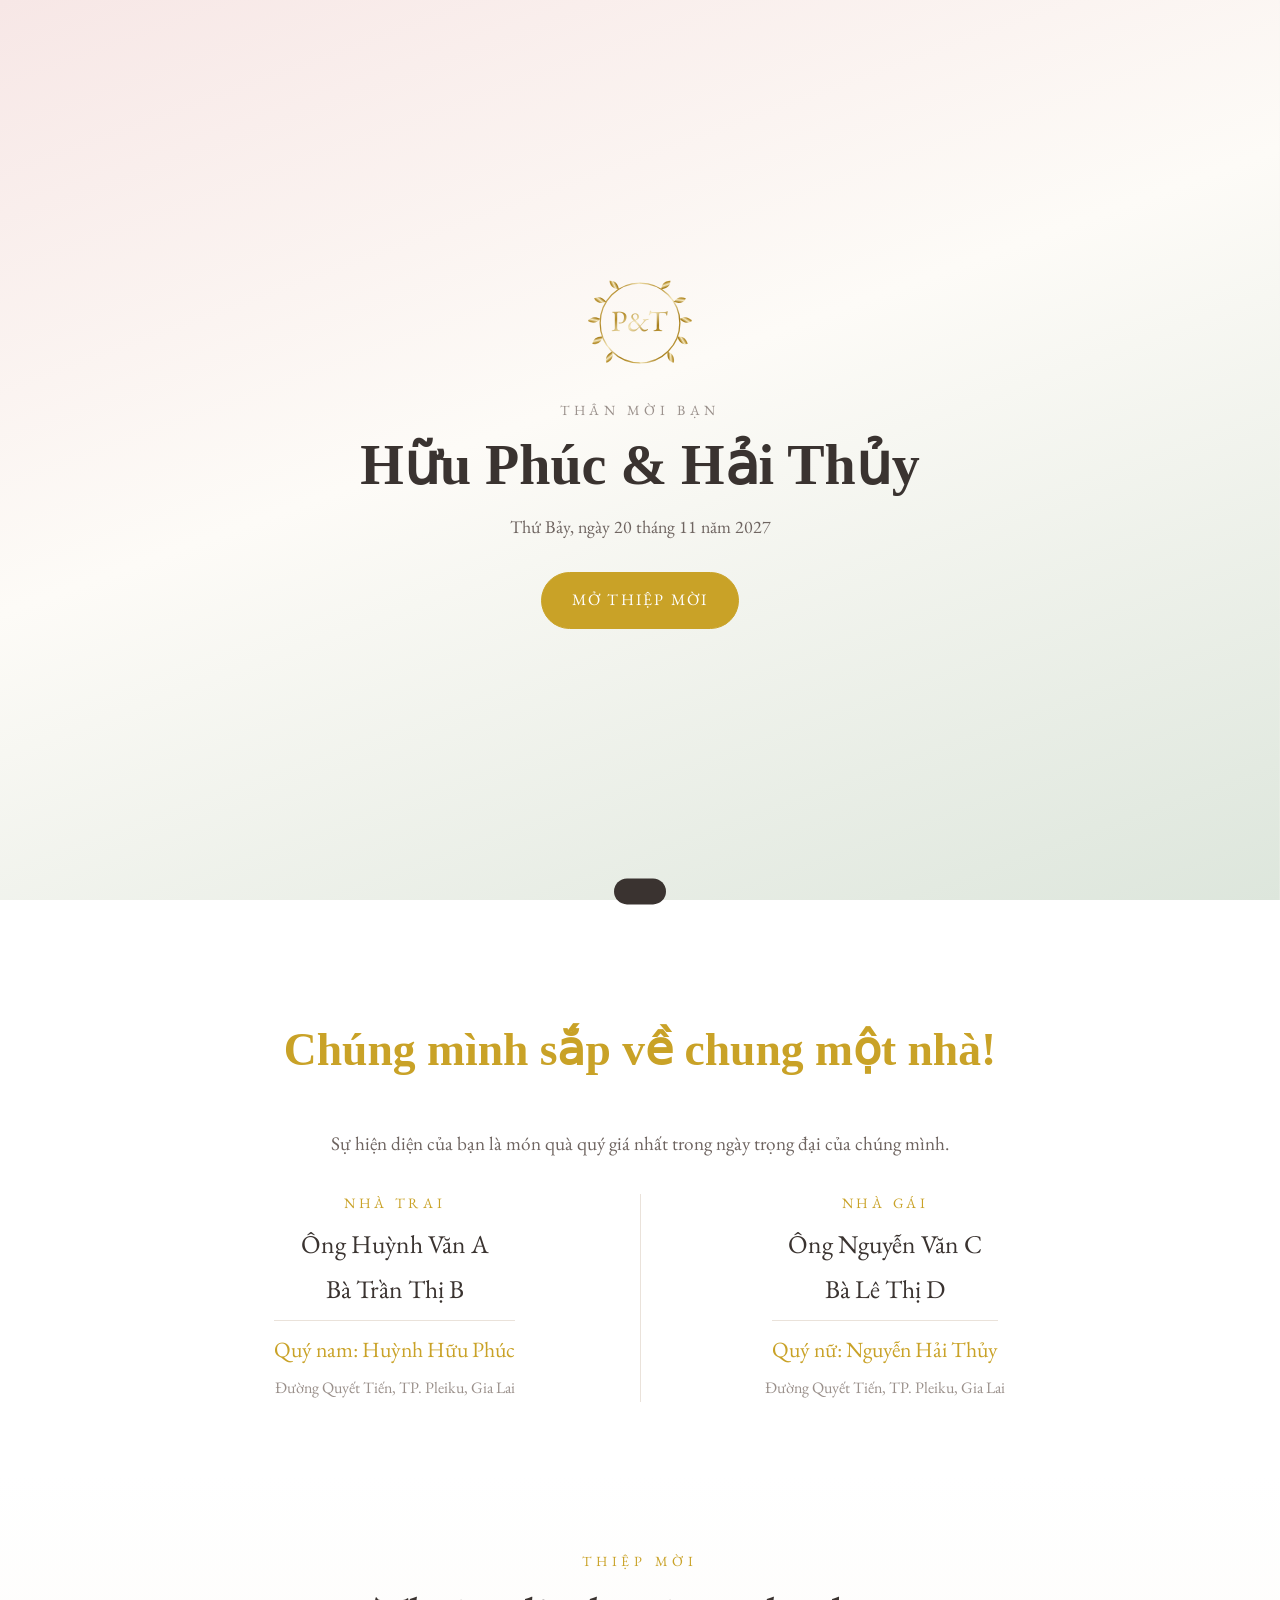
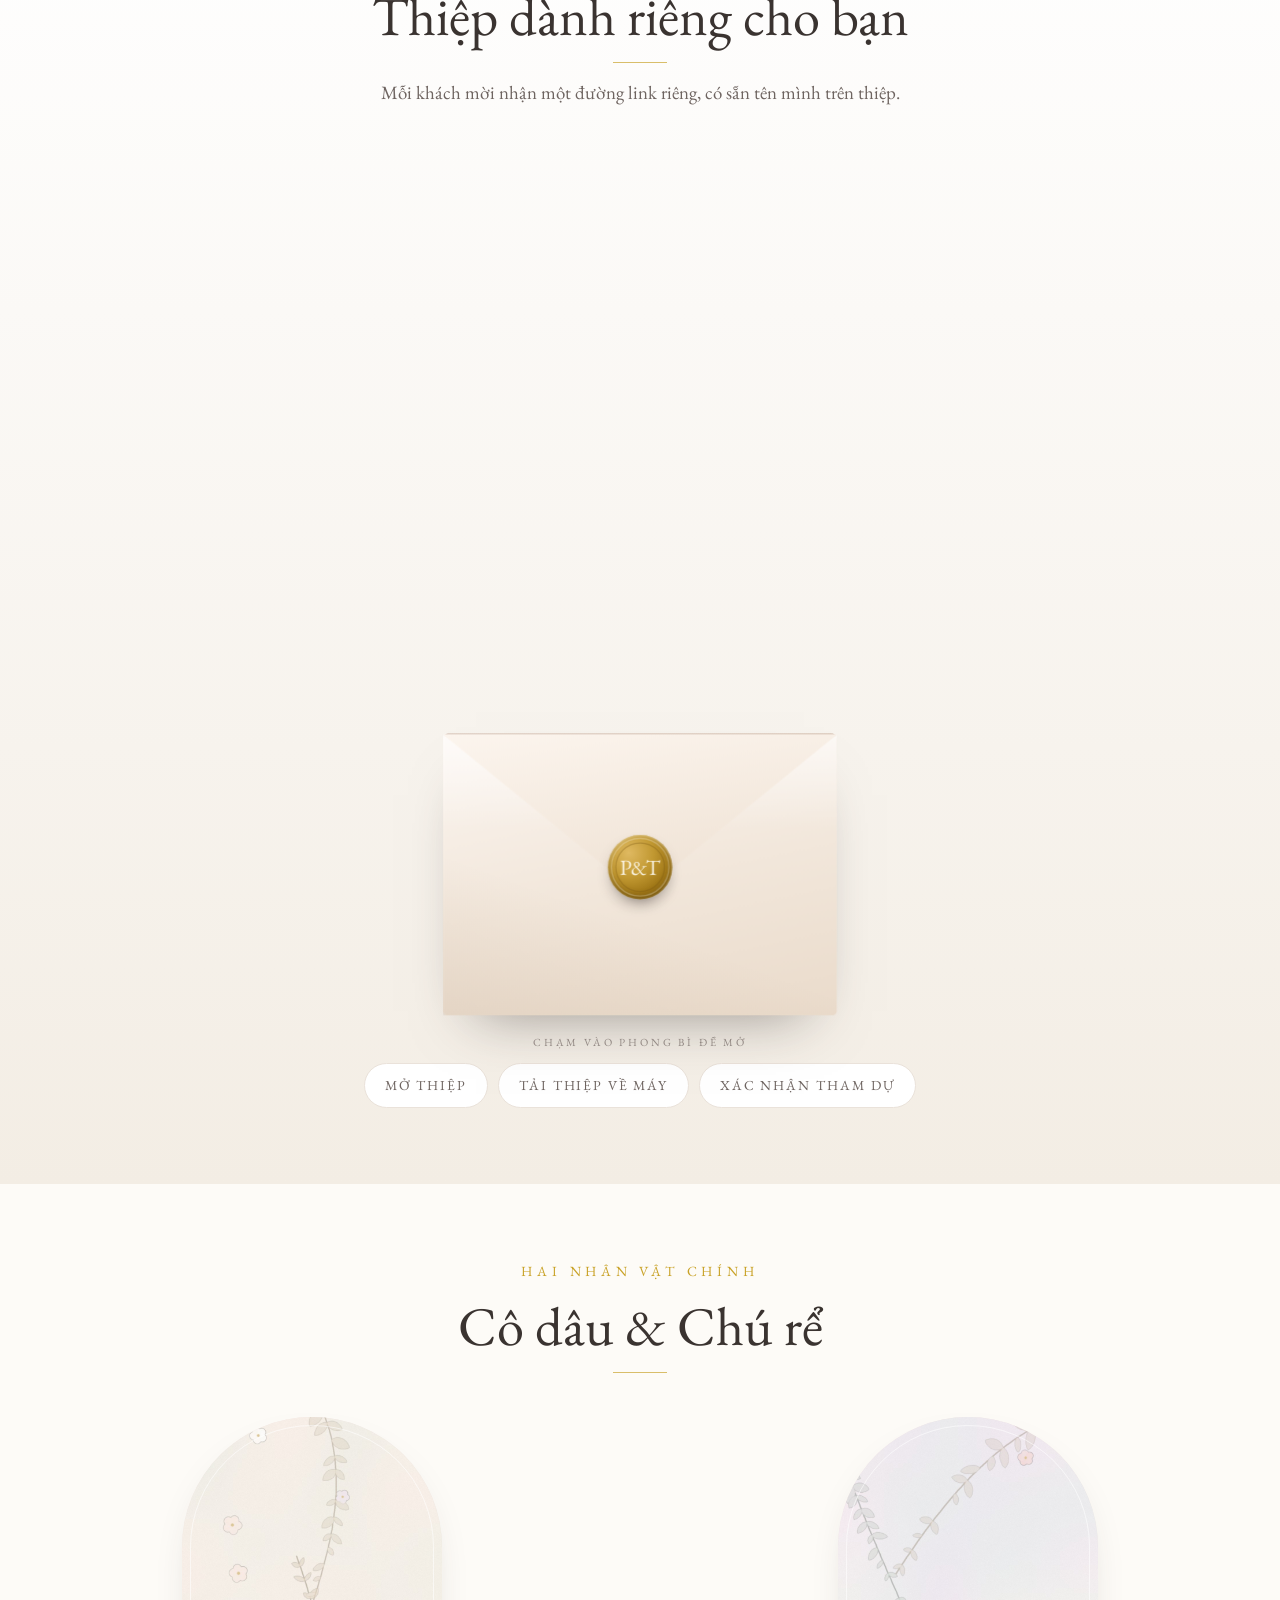
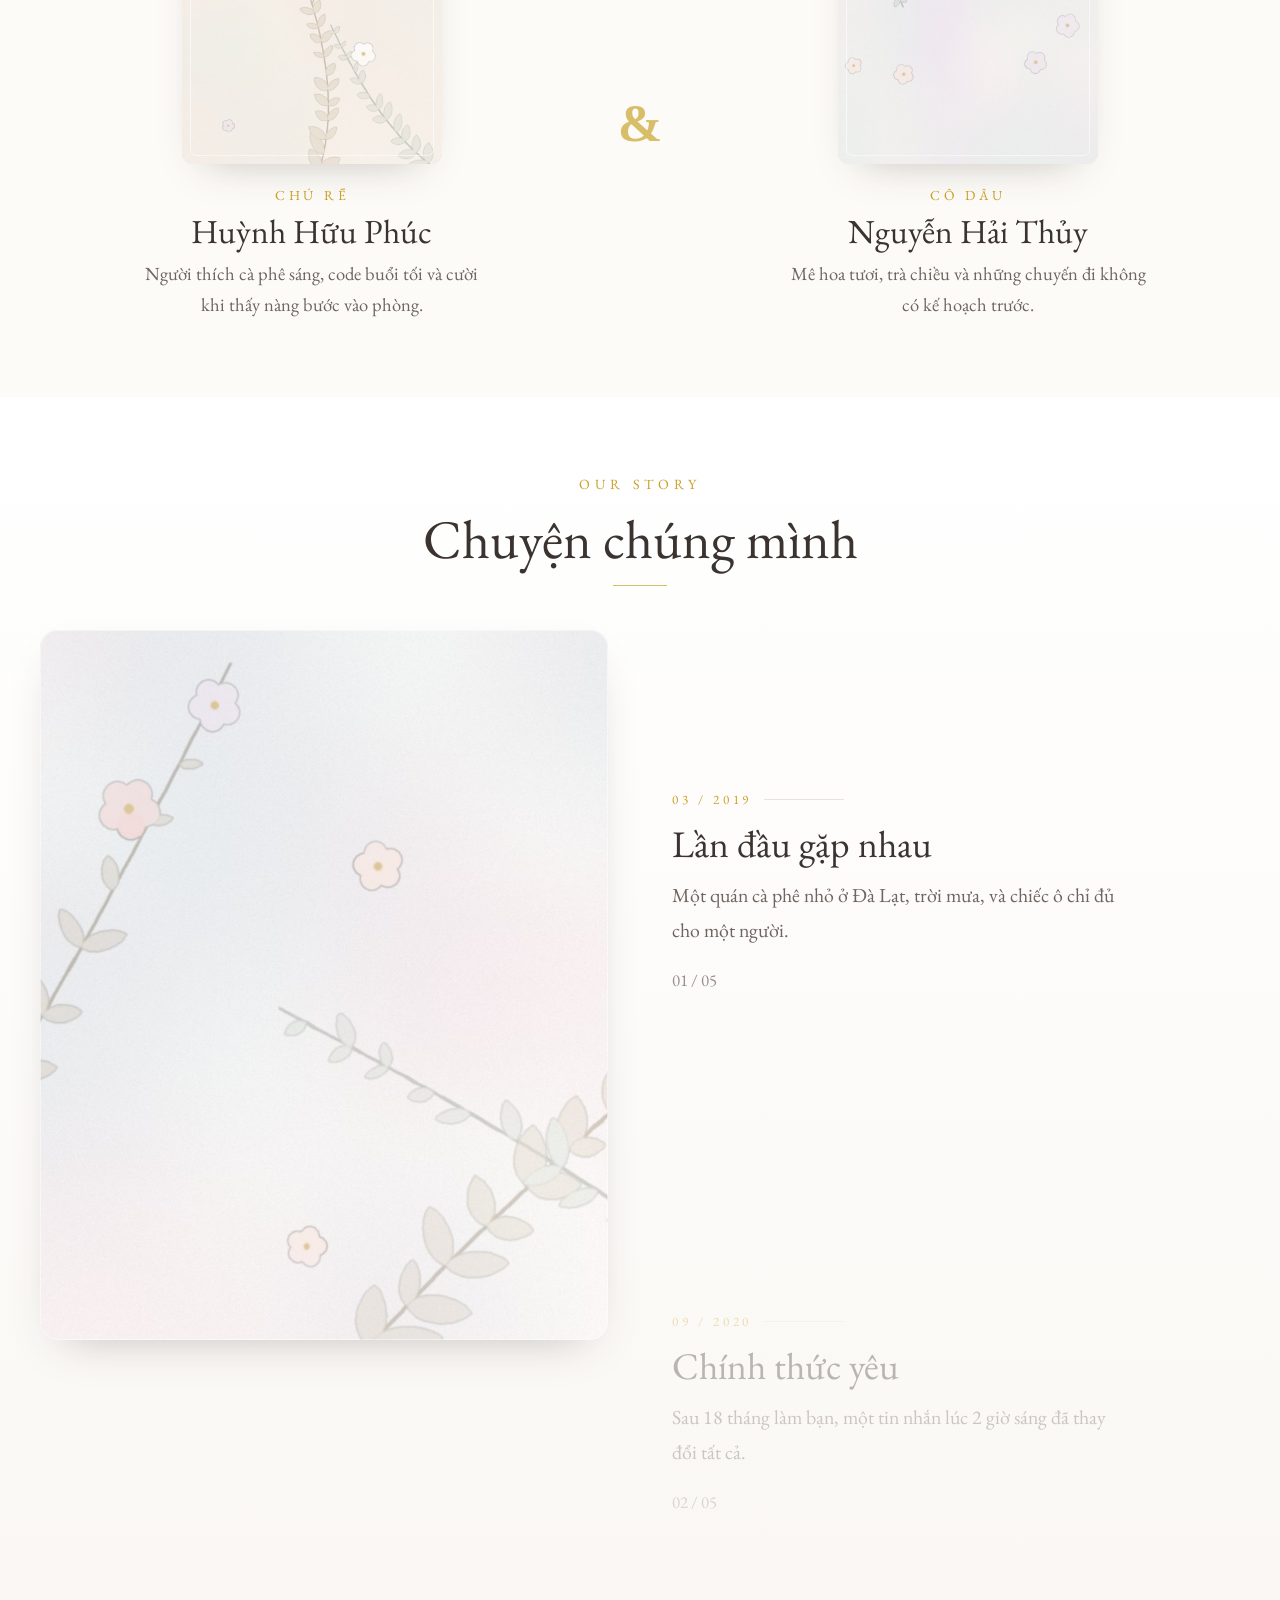
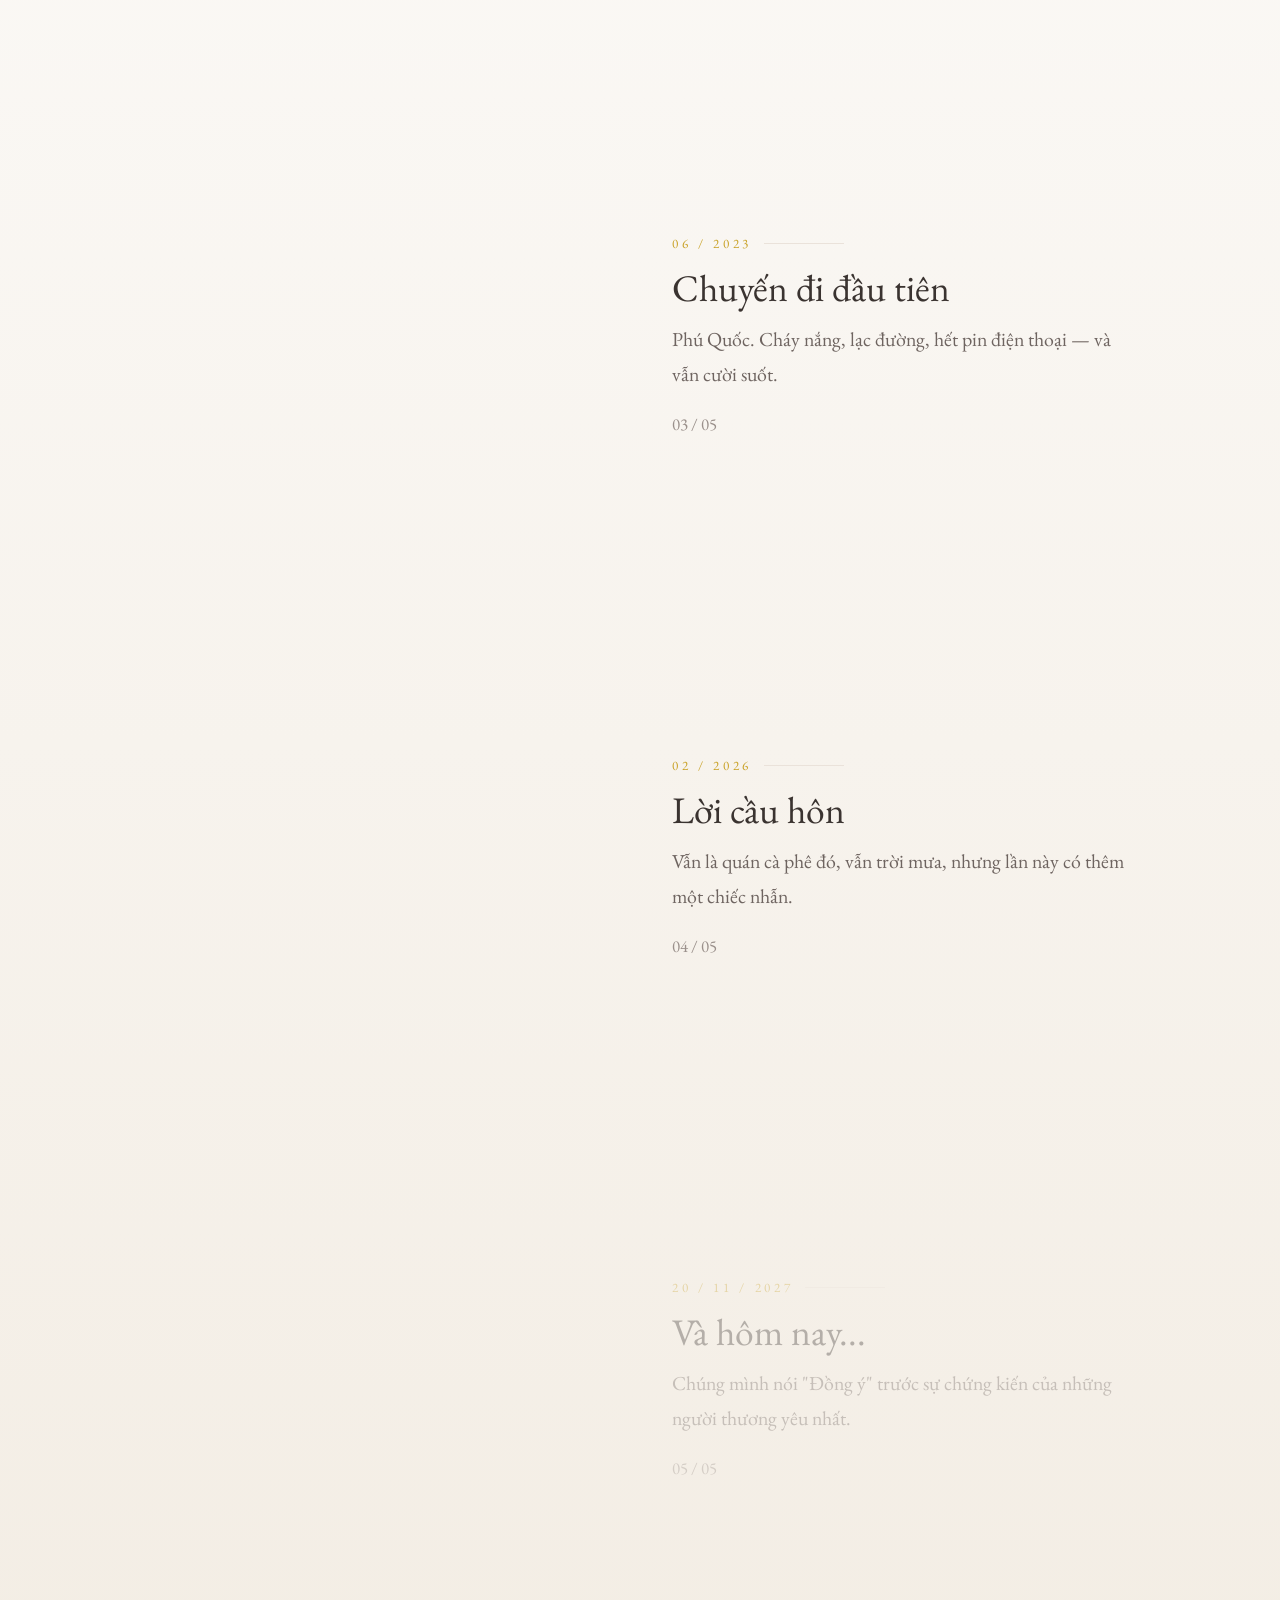
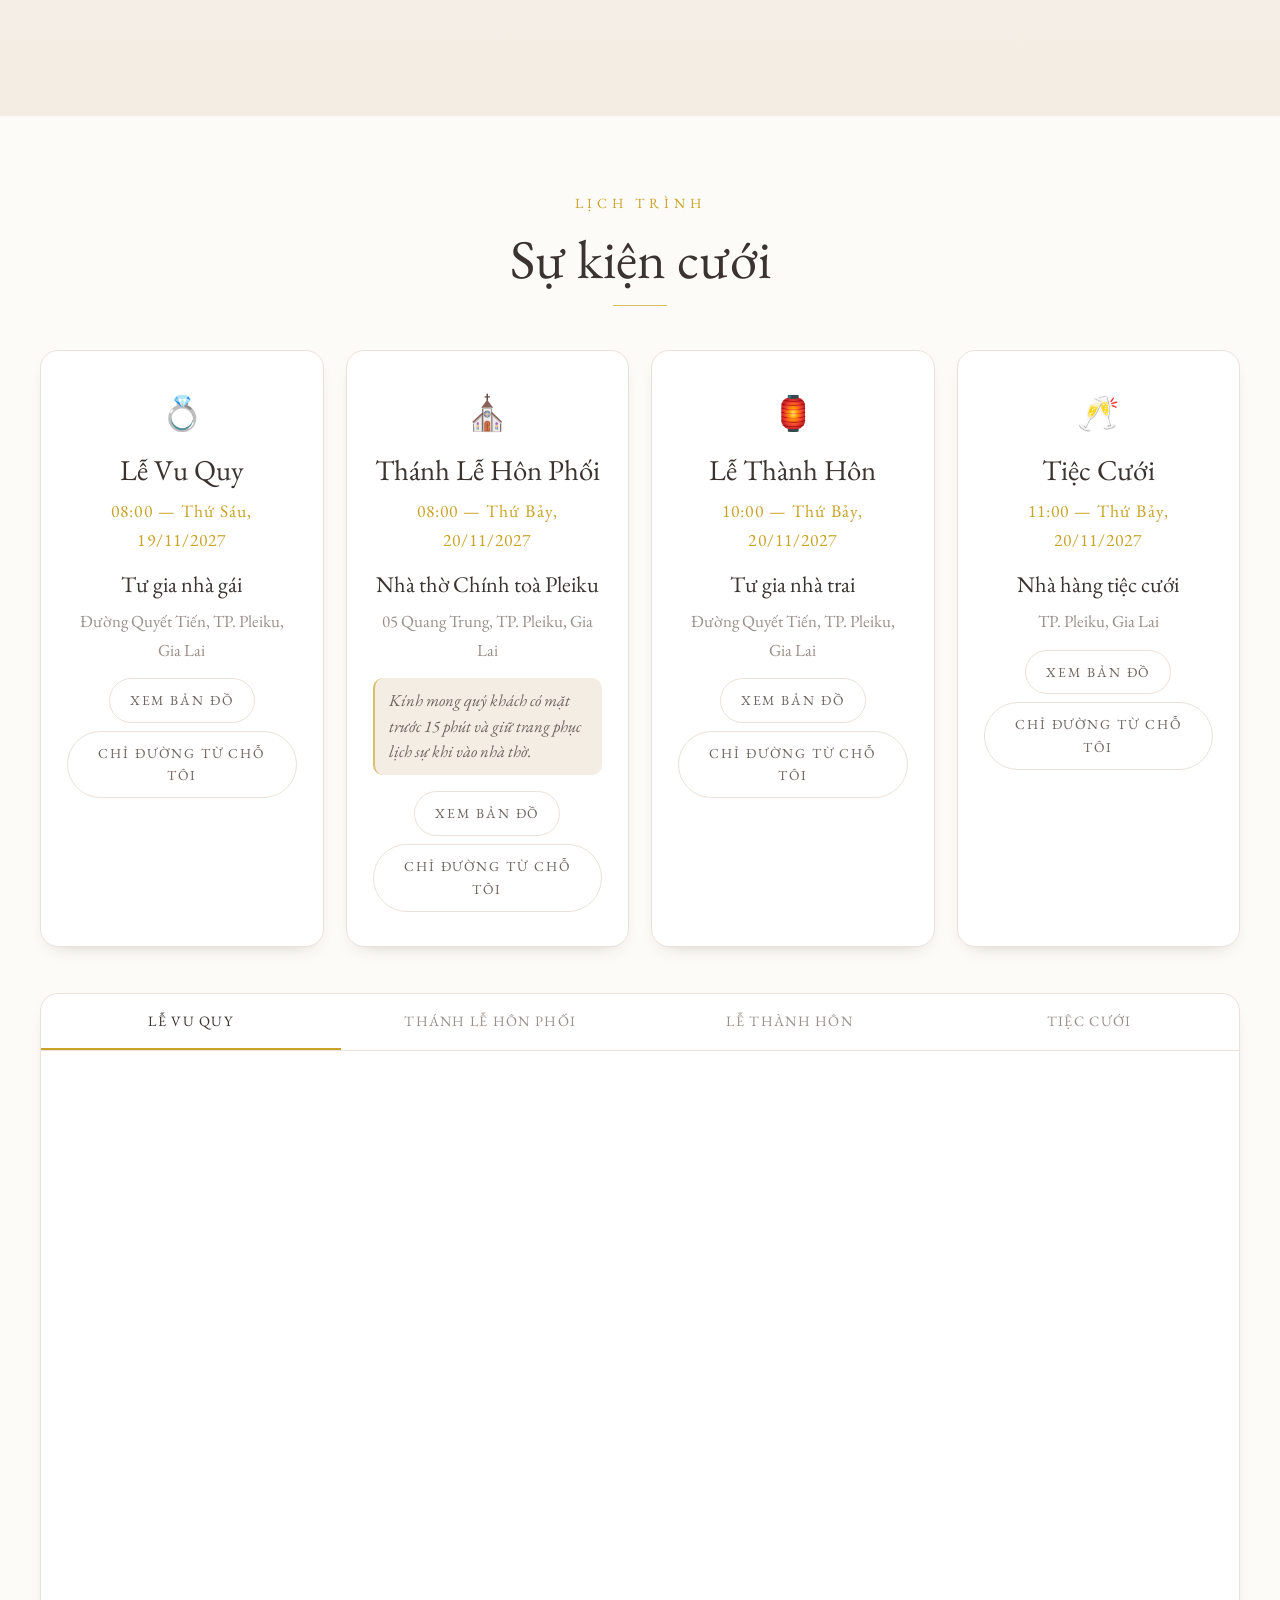
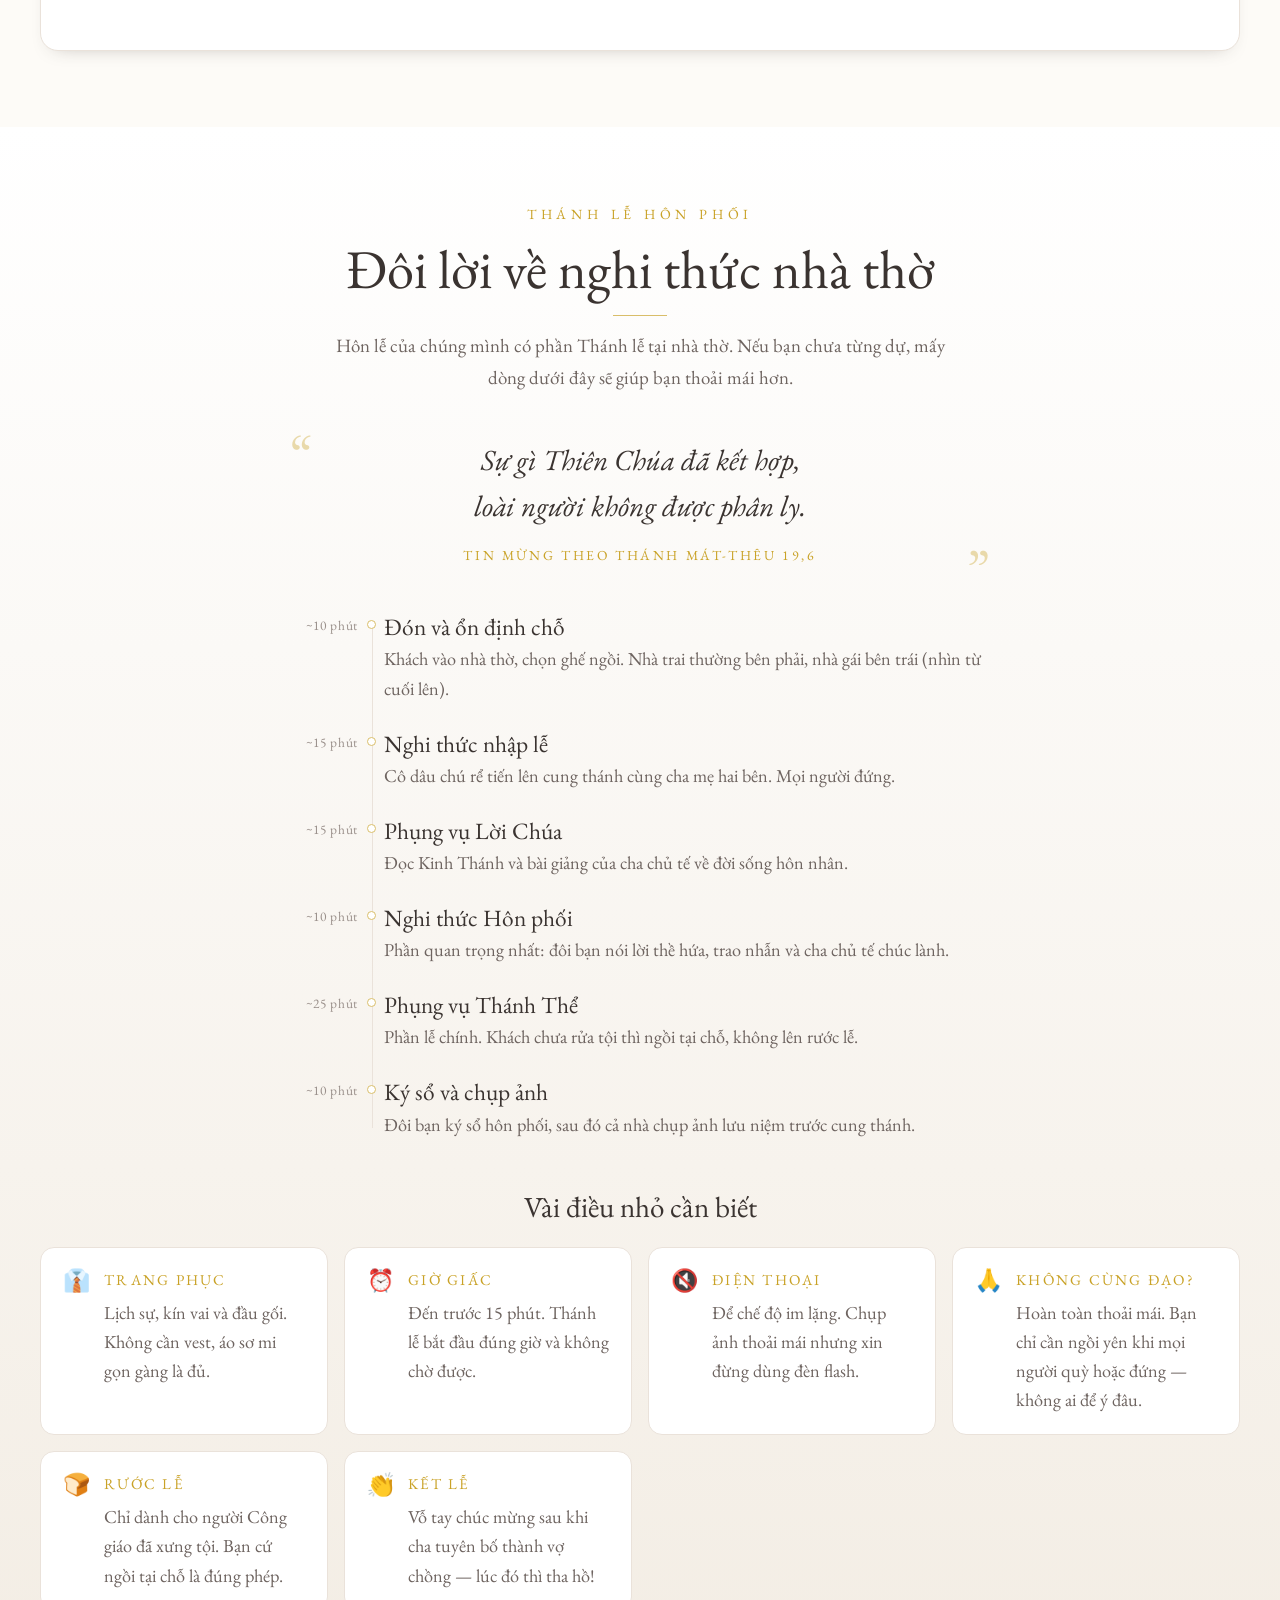
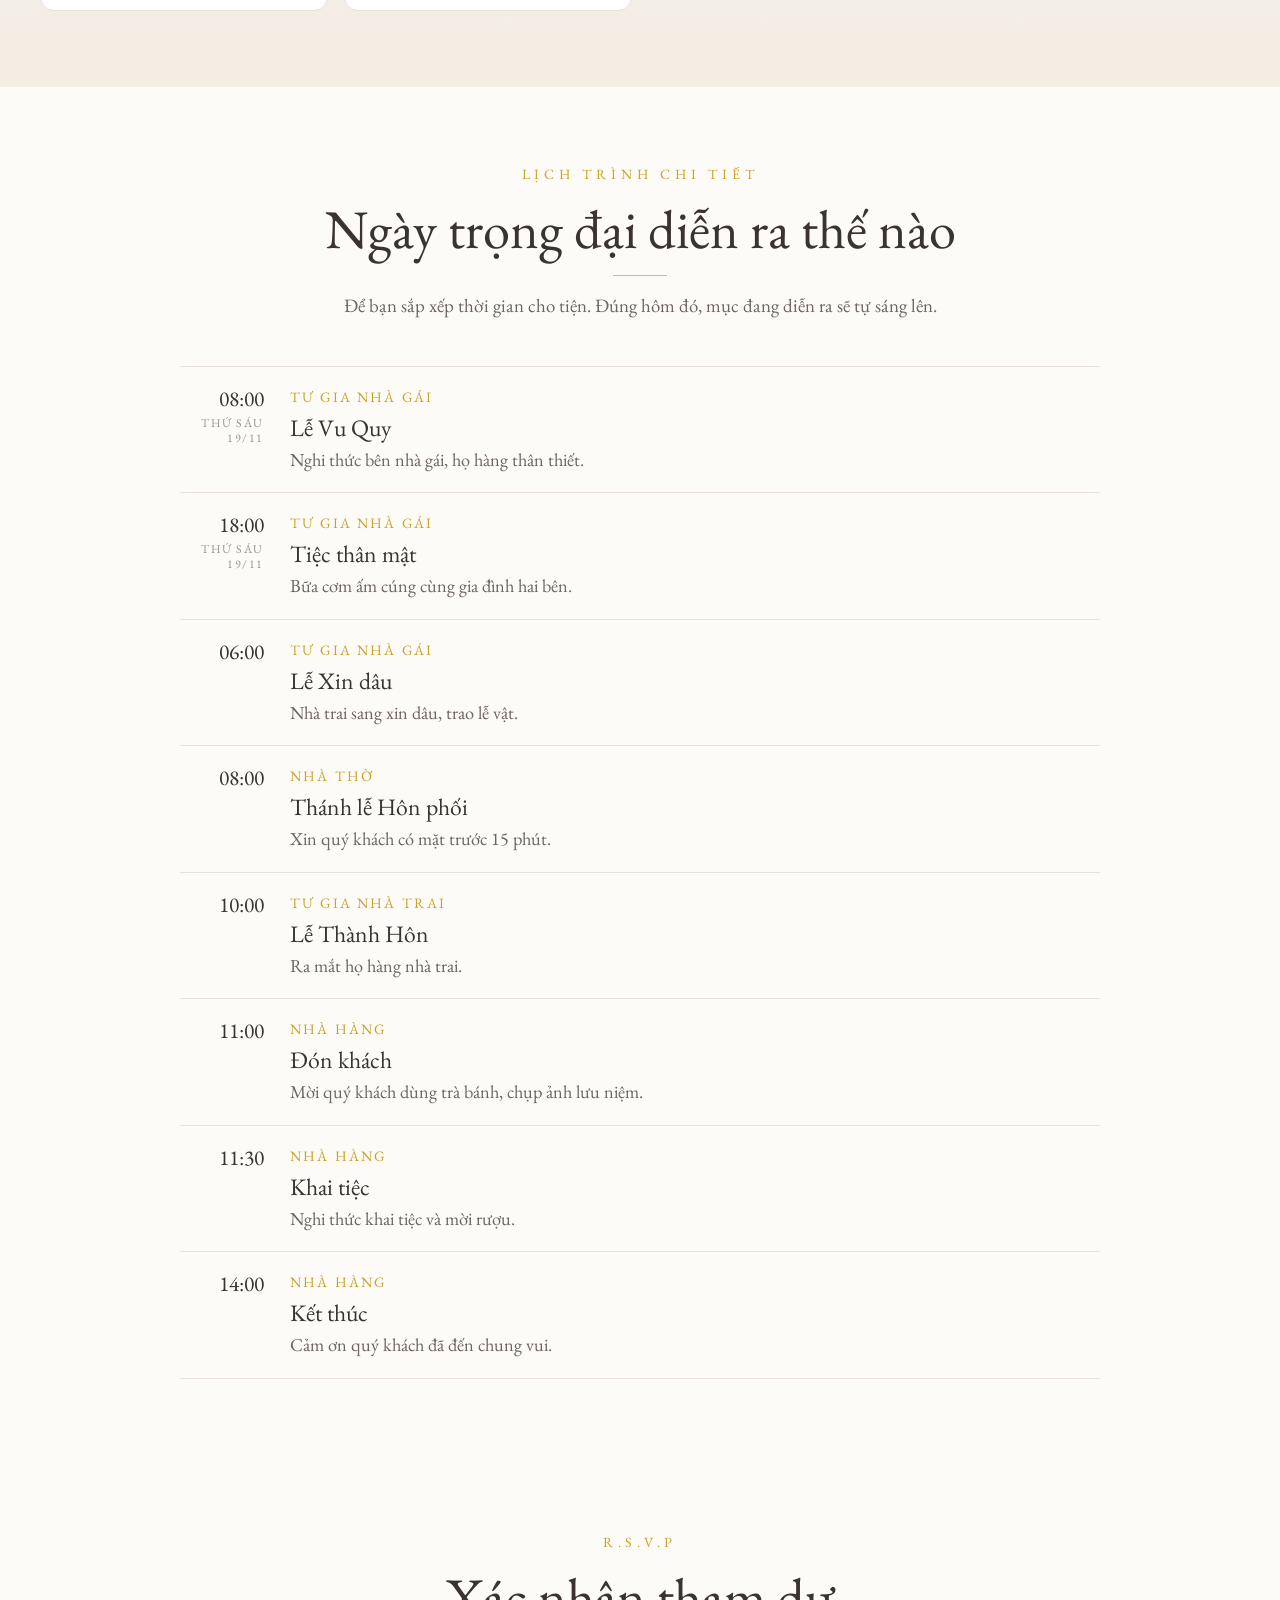
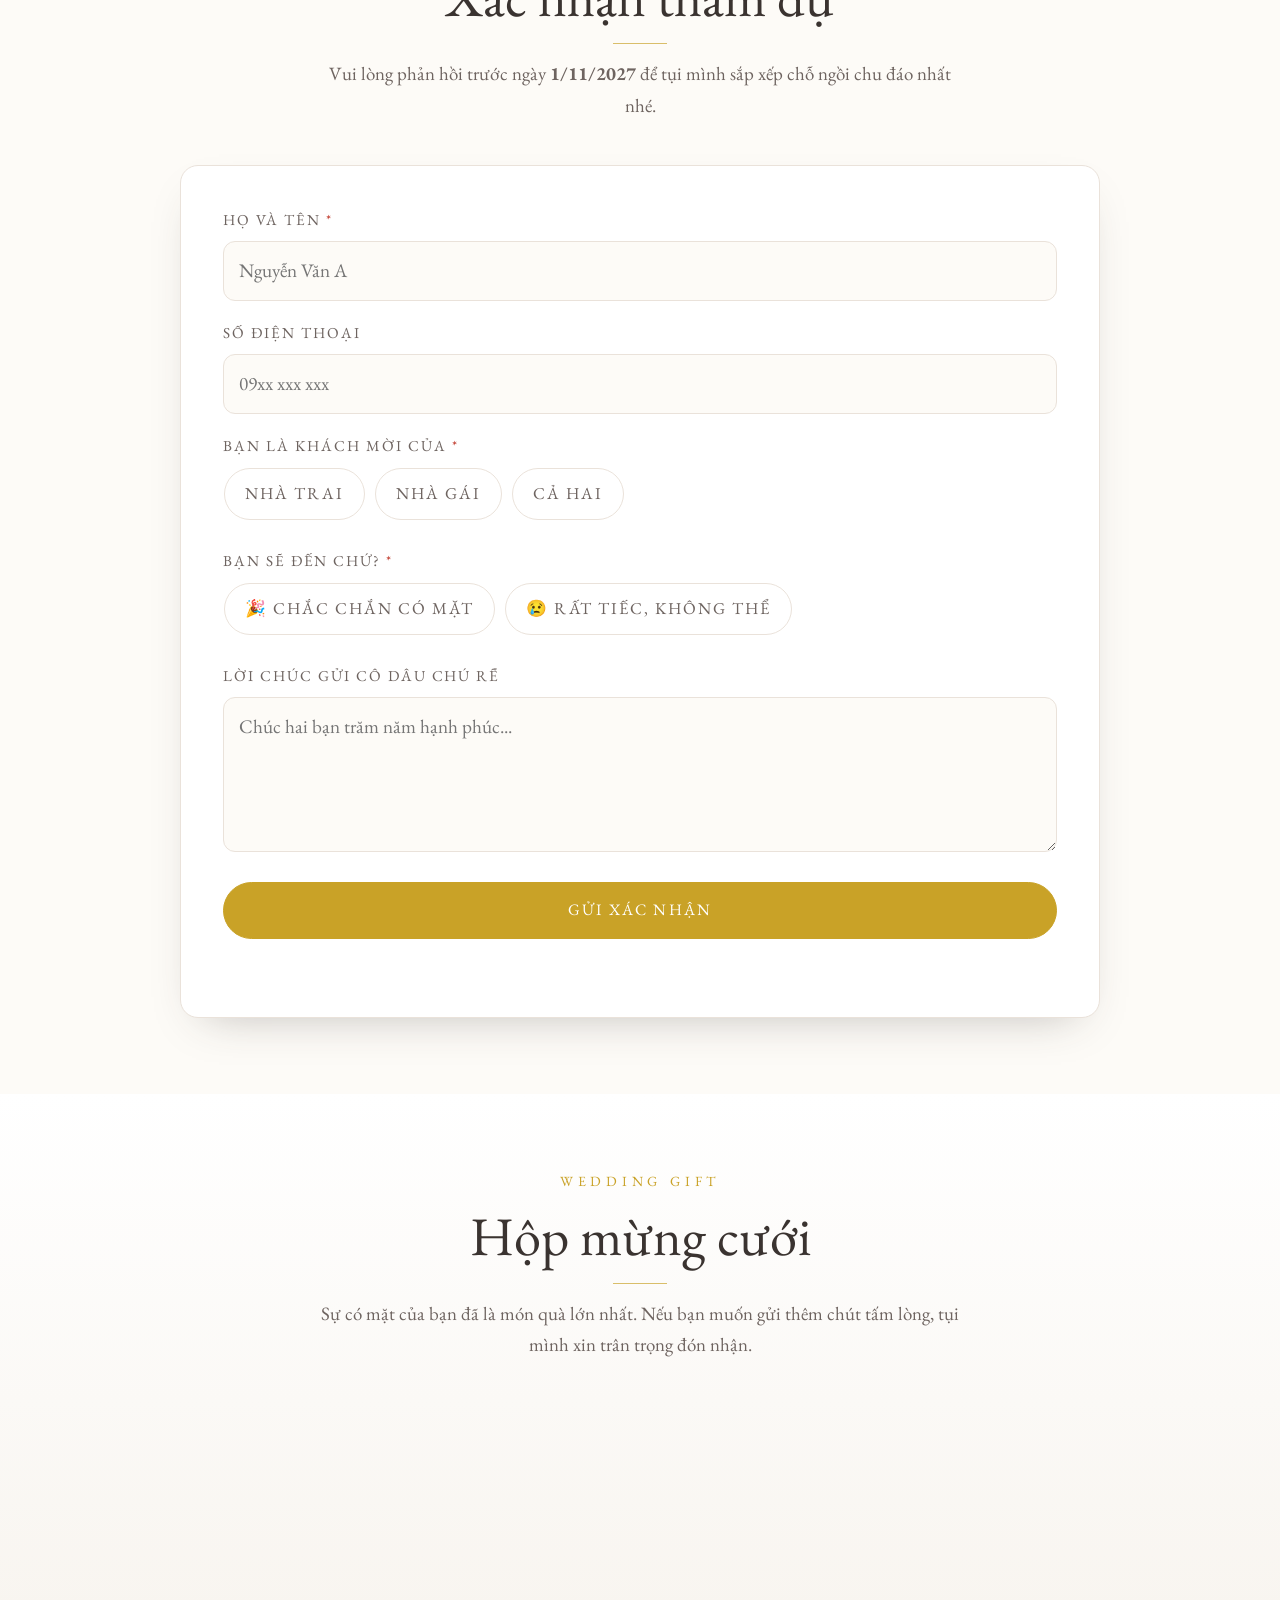
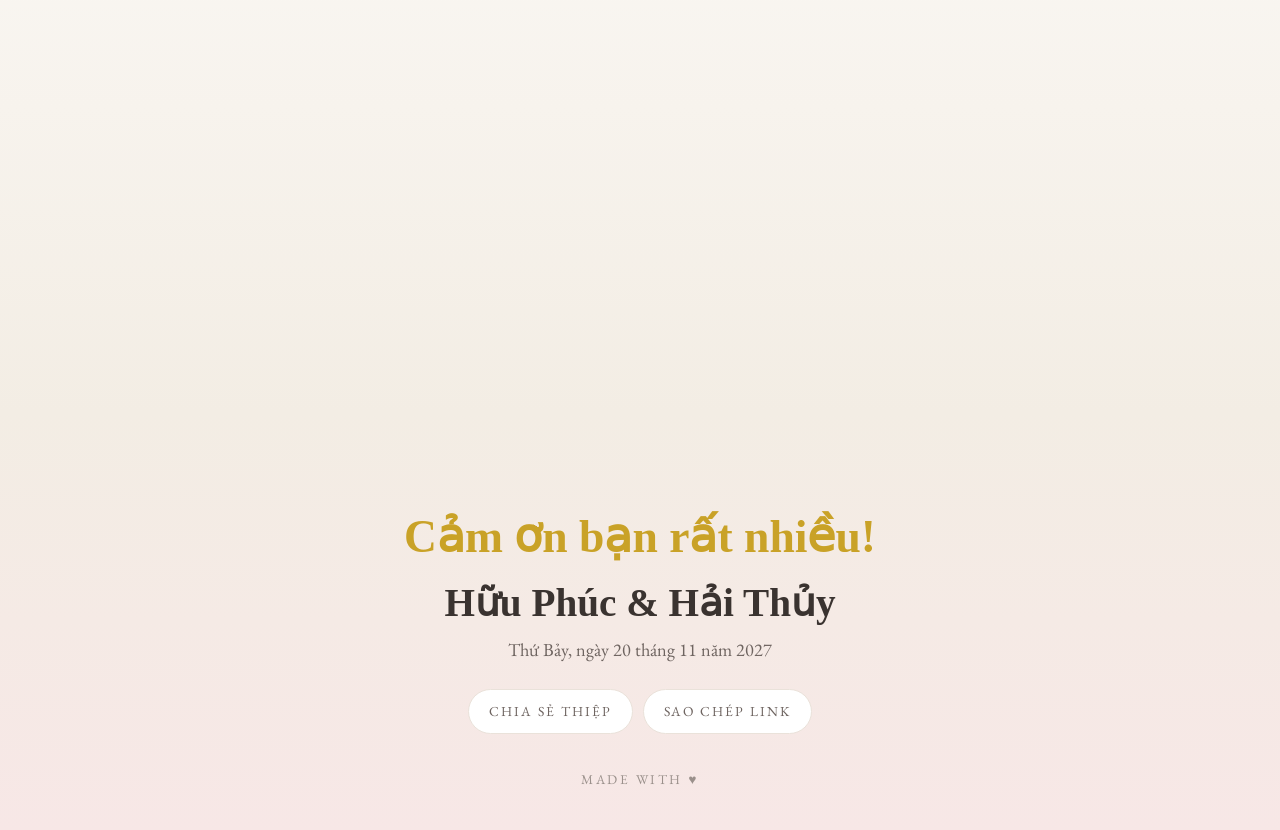
==== commit 3ffb19f7: "up" ====
--- a/index.html
+++ b/index.html
@@ -18,7 +18,9 @@
 <link href="https://fonts.googleapis.com/css2?family=Crimson+Text:ital,wght@0,400;0,600;0,700;1,400;1,600&family=EB+Garamond:ital,wght@0,400;0,500;0,600;0,700;1,400;1,500&display=swap" rel="stylesheet">
 <!-- ?v=11 là số phiên bản chống cache.
      Mỗi lần sửa CSS/JS mà web không chịu cập nhật, tăng số này lên (v=12, v=13...) -->
-<link rel="stylesheet" href="css/style.css?v=11">
+<!-- Số ?v= này chỉ dùng khi mở file trực tiếp trên máy.
+     Lúc deploy, GitHub Actions sẽ tự thay bằng mã commit — xem .github/workflows/deploy.yml -->
+<link rel="stylesheet" href="css/style.css?v=13">
 </head>
 <body>
 
@@ -238,12 +240,11 @@
       <div class="countdown__cell"><b id="cdS">00</b><span>Giây</span></div>
     </div>
 
-    <div class="hero__cta">
-      <a href="#rsvp" class="btn btn--gold">Xác nhận tham dự</a>
-      <button class="btn btn--ghost" id="addCalBtn">+ Thêm vào lịch</button>
-    </div>
-  </div>
-  <a href="#story" class="hero__scroll" aria-label="Cuộn xuống"><span></span></a>
+    <!-- Đã bỏ 2 nút "Xác nhận tham dự" / "Thêm vào lịch" và mũi tên cuộn ở hero
+         theo yêu cầu — khách vẫn vào được phần xác nhận qua menu.
+         LƯU Ý: nút #addCalBtn bị gỡ hẳn, nên main.js phải kiểm tra tồn tại
+         trước khi gắn sự kiện (xem mục "THÊM VÀO LỊCH" trong main.js). -->
+  </div>
 </header>
 
 <!-- ===== LỜI MỜI ===== -->
@@ -592,7 +593,7 @@
 <!-- ===== CANVAS CÁNH HOA ===== -->
 <canvas class="petals" id="petals"></canvas>
 
-<script src="js/config.js?v=11"></script>
-<script src="js/main.js?v=11"></script>
+<script src="js/config.js?v=13"></script>
+<script src="js/main.js?v=13"></script>
 </body>
 </html>
--- a/css/style.css
+++ b/css/style.css
@@ -25,7 +25,11 @@
      --sans   : CỐ Ý trỏ về cùng EB Garamond. Giữ lại tên biến để không phải sửa
                 hàng trăm chỗ trong file; ai muốn quay lại 3 phông chỉ cần đổi
                 đúng dòng này. Đừng thêm phông thứ ba vào đây. */
-  --script:'Calibri',serif;
+  /* PHẢI là phông tải từ Google Fonts (khai báo ở <head> của index.html).
+     TUYỆT ĐỐI KHÔNG đặt phông cài sẵn trong máy ở đây — ví dụ Calibri chỉ có
+     trên Windows, điện thoại Android/iOS không có nên sẽ rơi về Times mặc định,
+     nhìn y như chưa sửa gì. Đổi phông ở đây thì phải sửa link Google Fonts kèm. */
+  --script:'Crimson Text',serif;
   --serif:'EB Garamond',Georgia,'Times New Roman',serif;
   --sans:'EB Garamond',Georgia,'Times New Roman',serif;
   --wrap:1200px;
@@ -44,7 +48,7 @@
      cùng một cỡ px sẽ trông bé hơn — phải nhích cỡ chữ lên cho cân. */
   margin:0;font-family:var(--sans);font-weight:400;
   color:var(--ink);background:var(--cream);
-  font-size:1.18rem;line-height:1.68;overflow-x:hidden;
+  font-size:1.32rem;line-height:1.66;overflow-x:hidden;
 }
 body.locked{overflow:hidden}
 img{max-width:100%;display:block}
@@ -62,7 +66,7 @@
 .btn{
   display:inline-flex;align-items:center;justify-content:center;gap:8px;
   padding:14px 30px;border:1px solid var(--ink);border-radius:999px;
-  background:transparent;cursor:pointer;font-size:.88rem;font-weight:400;
+  background:transparent;cursor:pointer;font-size:1rem;font-weight:400;
   letter-spacing:.14em;text-transform:uppercase;
   transition:.35s cubic-bezier(.2,.8,.3,1);
 }
@@ -72,7 +76,7 @@
 .btn--ghost{border-color:var(--line);color:var(--ink-soft);background:#fff}
 .btn--ghost:hover{background:var(--ink);color:#fff;border-color:var(--ink)}
 .btn--block{width:100%}
-.btn--sm{padding:10px 20px;font-size:.72rem}
+.btn--sm{padding:10px 20px;font-size:.86rem}
 .btn:disabled{opacity:.5;cursor:not-allowed;transform:none}
 
 /* ---------- OPENING ---------- */
@@ -112,10 +116,10 @@
   opacity:0;
   transform:scale(.94);
 }
-.opening__to{font-size:.72rem;letter-spacing:.34em;text-transform:uppercase;color:var(--muted);margin:0 0 6px}
+.opening__to{font-size:.88rem;letter-spacing:.32em;text-transform:uppercase;color:var(--muted);margin:0 0 6px}
 /* Tên cô dâu & chú rể: Crimson Text serif */
 .opening__names{font-family:var(--script);font-size:clamp(2.05rem,7.8vw,3.5rem);line-height:1.32;margin-bottom:10px;color:var(--ink);font-weight:600}
-.opening__date{color:var(--ink-soft);margin:0 0 30px;font-size:.95rem}
+.opening__date{color:var(--ink-soft);margin:0 0 30px;font-size:1.12rem}
 
 .monogram{
   display:block;width:78px;height:78px;margin:0 auto 20px;
@@ -174,7 +178,7 @@
 .nav__brand{font-family:var(--script);font-size:1.52rem;color:var(--gold);opacity:0;transition:.4s;line-height:1.2;font-weight:600}
 .nav.is-stuck .nav__brand{opacity:1}
 .nav__list{display:flex;gap:26px;list-style:none;margin:0;padding:0}
-.nav__list a{font-size:.8rem;letter-spacing:.11em;text-transform:uppercase;color:var(--ink-soft);position:relative;padding:4px 0}
+.nav__list a{font-size:.9rem;letter-spacing:.1em;text-transform:uppercase;color:var(--ink-soft);position:relative;padding:4px 0}
 .nav__list a::after{content:'';position:absolute;left:0;bottom:0;width:0;height:1px;background:var(--gold);transition:.3s}
 .nav__list a:hover::after,.nav__list a.is-active::after{width:100%}
 .nav__burger{display:none;flex-direction:column;gap:5px;background:none;border:0;padding:8px;cursor:pointer}
@@ -227,7 +231,7 @@
   .hero__names .ch{animation:none;opacity:1;transform:none}
 }
 @keyframes chIn{to{opacity:1;transform:none}}
-.hero__tagline{font-size:.72rem;letter-spacing:.42em;text-transform:uppercase;color:var(--muted);margin:0 0 20px;
+.hero__tagline{font-size:.88rem;letter-spacing:.4em;text-transform:uppercase;color:var(--muted);margin:0 0 20px;
   animation:fadeUp .9s .15s both}
 .hero__rule,.hero__date,.hero__lunar,.countdown,.hero__cta{animation:fadeUp 1s both}
 .hero__rule{animation-delay:1.05s}
@@ -239,14 +243,11 @@
 .hero__amp{font-family:var(--script);color:var(--gold);font-size:.87em;line-height:1;font-weight:600}
 .hero__rule{display:flex;align-items:center;justify-content:center;gap:14px;margin:22px 0 14px}
 .hero__rule i{width:clamp(40px,12vw,90px);height:1px;background:var(--line)}
-.hero__rule span{color:var(--gold-soft);font-size:.9rem}
-.hero__date{font-size:clamp(1rem,2.4vw,1.2rem);letter-spacing:.06em;color:var(--ink-soft);margin:0}
-.hero__lunar{font-size:.85rem;color:var(--muted);font-style:italic;margin:4px 0 0}
+.hero__rule span{color:var(--gold-soft);font-size:1.05rem}
+.hero__date{font-size:clamp(1.2rem,2.8vw,1.42rem);letter-spacing:.05em;color:var(--ink-soft);margin:0}
+.hero__lunar{font-size:1rem;color:var(--muted);font-style:italic;margin:4px 0 0}
 .hero__cta{display:flex;gap:12px;justify-content:center;flex-wrap:wrap;margin-top:34px}
-.hero__scroll{position:absolute;bottom:26px;left:50%;transform:translateX(-50%);z-index:2}
-.hero__scroll span{display:block;width:20px;height:32px;border:1px solid var(--muted);border-radius:12px;position:relative}
-.hero__scroll span::after{content:'';position:absolute;left:50%;top:7px;width:3px;height:6px;background:var(--gold);border-radius:2px;transform:translateX(-50%);animation:scrollDot 1.8s infinite}
-@keyframes scrollDot{0%{opacity:0;transform:translate(-50%,0)}40%{opacity:1}100%{opacity:0;transform:translate(-50%,12px)}}
+/* .hero__scroll (con trỏ cuộn hình viên thuốc) đã gỡ khỏi HTML theo yêu cầu. */
 
 /* ---------- COUNTDOWN ---------- */
 .countdown{display:flex;gap:10px;justify-content:center;flex-wrap:wrap;margin-top:34px}
@@ -254,31 +255,31 @@
   min-width:86px;padding:16px 10px;background:rgba(255,255,255,.75);
   border:1px solid var(--line);border-radius:14px;backdrop-filter:blur(6px);
 }
-.countdown__cell b{display:block;font-family:var(--serif);font-size:2rem;font-weight:500;line-height:1;color:var(--ink)}
-.countdown__cell span{font-size:.72rem;letter-spacing:.18em;text-transform:uppercase;color:var(--muted)}
+.countdown__cell b{display:block;font-family:var(--serif);font-size:2.3rem;font-weight:500;line-height:1;color:var(--ink)}
+.countdown__cell span{font-size:.82rem;letter-spacing:.17em;text-transform:uppercase;color:var(--muted)}
 
 /* ---------- SECTION ---------- */
 .section{padding:clamp(48px,6vw,76px) 0}
 .section--tint{background:linear-gradient(180deg,#fff 0%,var(--sand) 100%)}
 .sec-head{text-align:center;margin-bottom:clamp(28px,4vw,44px)}
-.sec-head__eyebrow{font-size:.78rem;letter-spacing:.36em;text-transform:uppercase;color:var(--gold);margin:0 0 10px}
-.sec-head__title{font-size:clamp(2rem,5vw,3rem)}
+.sec-head__eyebrow{font-size:.88rem;letter-spacing:.34em;text-transform:uppercase;color:var(--gold);margin:0 0 10px}
+.sec-head__title{font-size:clamp(2.3rem,5.6vw,3.4rem)}
 .sec-head__title::after{content:'';display:block;width:54px;height:1px;background:var(--gold-soft);margin:14px auto 0}
-.sec-head__sub{color:var(--ink-soft);font-size:1.04rem;max-width:620px;margin:14px auto 0}
+.sec-head__sub{color:var(--ink-soft);font-size:1.18rem;max-width:640px;margin:14px auto 0}
 
 .card{background:#fff;border:1px solid var(--line);border-radius:var(--r);box-shadow:var(--shadow)}
 
 /* ---------- INVITE ---------- */
 .invite{padding:clamp(44px,6vw,72px) 0;background:#fff}
-.lead{color:var(--ink-soft);max-width:640px;margin:14px auto 0;font-size:1.06rem}
+.lead{color:var(--ink-soft);max-width:660px;margin:14px auto 0;font-size:1.2rem}
 .families{display:flex;gap:30px;justify-content:center;align-items:center;margin-top:34px;flex-wrap:wrap}
 .families__side{flex:1;min-width:220px;text-align:center}
-.families__side h4{font-size:.8rem;letter-spacing:.28em;text-transform:uppercase;color:var(--gold);margin-bottom:12px;font-family:var(--sans)}
-.families__side p{margin:2px 0;font-family:var(--serif);font-size:1.42rem}
-.families__side small{color:var(--muted);font-size:.9rem}
+.families__side h4{font-size:.9rem;letter-spacing:.26em;text-transform:uppercase;color:var(--gold);margin-bottom:12px;font-family:var(--sans)}
+.families__side p{margin:2px 0;font-family:var(--serif);font-size:1.6rem}
+.families__side small{color:var(--muted);font-size:1rem}
 .families__child{
   display:block;width:fit-content;margin:10px auto 8px!important;padding-top:10px;
-  border-top:1px solid var(--line);color:var(--gold);font-size:1.22rem!important;
+  border-top:1px solid var(--line);color:var(--gold);font-size:1.36rem!important;
 }
 .families__side small{display:block;margin-top:2px}
 .families__child:empty{display:none}
@@ -573,9 +574,9 @@
 }
 .person__photo img{width:100%;height:100%;object-fit:cover}
 .person__photo::after{content:'';position:absolute;inset:8px;border:1px solid rgba(255,255,255,.55);border-radius:190px 190px 10px 10px;pointer-events:none}
-.person__role{font-size:.76rem;letter-spacing:.3em;text-transform:uppercase;color:var(--gold);margin:0 0 4px}
-.person__name{font-size:1.85rem;margin-bottom:8px}
-.person__bio{color:var(--ink-soft);font-size:1.02rem;max-width:340px;margin:0 auto}
+.person__role{font-size:.86rem;letter-spacing:.28em;text-transform:uppercase;color:var(--gold);margin:0 0 4px}
+.person__name{font-size:2.1rem;margin-bottom:8px}
+.person__bio{color:var(--ink-soft);font-size:1.16rem;max-width:360px;margin:0 auto}
 .couple__heart{align-self:center;font-family:var(--script);font-size:3.35rem;line-height:1;color:var(--gold-soft);padding-top:110px;font-weight:600}
 
 /* ---------- CHUYỆN CHÚNG MÌNH — cuộn phim ----------
@@ -610,14 +611,14 @@
 }
 .story-step__photo{display:none}
 .story-step__date{
-  font-size:.7rem;letter-spacing:.3em;text-transform:uppercase;color:var(--gold);
+  font-size:.82rem;letter-spacing:.28em;text-transform:uppercase;color:var(--gold);
   margin:0 0 10px;display:flex;align-items:center;gap:12px;
 }
 .story-step__date::after{content:'';flex:1;height:1px;background:var(--line);max-width:80px}
-.story-step__title{font-size:clamp(1.5rem,3.6vw,2.05rem);margin-bottom:12px;text-wrap:balance}
-.story-step__text{margin:0;color:var(--ink-soft);font-size:1.1rem;line-height:1.78;max-width:46ch}
+.story-step__title{font-size:clamp(1.72rem,4vw,2.35rem);margin-bottom:12px;text-wrap:balance}
+.story-step__text{margin:0;color:var(--ink-soft);font-size:1.24rem;line-height:1.76;max-width:46ch}
 .story-step__num{
-  display:block;font-family:var(--serif);font-size:.95rem;color:var(--muted);
+  display:block;font-family:var(--serif);font-size:1.06rem;color:var(--muted);
   margin-top:18px;font-variant-numeric:tabular-nums;
 }
 /* mốc chưa tới thì mờ đi, mốc đang xem thì rõ */
@@ -646,28 +647,28 @@
 .event{background:#fff;border:1px solid var(--line);border-radius:var(--r);padding:34px 26px;text-align:center;box-shadow:var(--shadow-sm);transition:.4s}
 .event:hover{transform:translateY(-6px);box-shadow:var(--shadow)}
 .event__icon{font-size:34px;margin-bottom:12px}
-.event__name{font-size:1.6rem;margin-bottom:8px}
-.event__time{font-size:.98rem;color:var(--gold);letter-spacing:.06em;margin:0 0 12px}
-.event__venue{font-family:var(--serif);font-size:1.24rem;margin:0}
-.event__addr{color:var(--muted);font-size:.94rem;margin:4px 0 14px}
+.event__name{font-size:1.8rem;margin-bottom:8px}
+.event__time{font-size:1.1rem;color:var(--gold);letter-spacing:.06em;margin:0 0 12px}
+.event__venue{font-family:var(--serif);font-size:1.4rem;margin:0}
+.event__addr{color:var(--muted);font-size:1.06rem;margin:4px 0 14px}
 .event__actions{display:flex;gap:8px;justify-content:center;flex-wrap:wrap}
 .event__actions .btn{flex:0 1 auto}
 .event__note{
   margin:0 0 16px;padding:10px 14px;border-radius:10px;
   background:var(--sand);border-left:2px solid var(--gold-soft);
-  font-size:.92rem;font-style:italic;color:var(--ink-soft);line-height:1.55;text-align:left;
+  font-size:1.04rem;font-style:italic;color:var(--ink-soft);line-height:1.55;text-align:left;
 }
 
 .mapbox{background:#fff;border:1px solid var(--line);border-radius:var(--r);overflow:hidden;box-shadow:var(--shadow-sm)}
 .mapbox__tabs{display:flex;flex-wrap:wrap;border-bottom:1px solid var(--line)}
-.mapbox__tab{flex:1;min-width:140px;padding:15px 12px;background:none;border:0;cursor:pointer;font-size:.76rem;letter-spacing:.1em;text-transform:uppercase;color:var(--muted);transition:.3s;border-bottom:2px solid transparent}
+.mapbox__tab{flex:1;min-width:140px;padding:15px 12px;background:none;border:0;cursor:pointer;font-size:.9rem;letter-spacing:.09em;text-transform:uppercase;color:var(--muted);transition:.3s;border-bottom:2px solid transparent}
 .mapbox__tab.is-active{color:var(--ink);border-bottom-color:var(--gold)}
 .mapbox__frame{aspect-ratio:16/8;min-height:300px}
 .mapbox__frame iframe{width:100%;height:100%;border:0;display:block}
 
 /* ---------- GÓC CÔNG GIÁO ---------- */
 .sub-title{
-  text-align:center;font-size:1.6rem;margin:clamp(34px,4.5vw,50px) 0 22px;
+  text-align:center;font-size:1.82rem;margin:clamp(34px,4.5vw,50px) 0 22px;
 }
 .verse{
   max-width:700px;margin:0 auto clamp(30px,4vw,46px);padding:0 clamp(18px,5vw,40px);
@@ -680,11 +681,11 @@
 .verse::before{content:'“';left:0;top:-10px}
 .verse::after{content:'”';right:0;bottom:-30px}
 .verse__text{
-  font-family:var(--serif);font-style:italic;font-size:clamp(1.18rem,3.4vw,1.6rem);
+  font-family:var(--serif);font-style:italic;font-size:clamp(1.36rem,3.8vw,1.82rem);
   line-height:1.6;color:var(--ink);margin:0;text-wrap:balance;
 }
 .verse__ref{
-  display:block;margin-top:14px;font-size:.74rem;letter-spacing:.2em;
+  display:block;margin-top:14px;font-size:.86rem;letter-spacing:.19em;
   text-transform:uppercase;color:var(--gold);font-style:normal;
 }
 
@@ -700,14 +701,14 @@
 .rite__time{
   position:absolute;left:calc(-1 * clamp(76px,16vw,104px));top:1px;
   width:clamp(58px,12vw,78px);text-align:right;
-  font-size:.72rem;letter-spacing:.06em;color:var(--muted);font-variant-numeric:tabular-nums;
+  font-size:.84rem;letter-spacing:.05em;color:var(--muted);font-variant-numeric:tabular-nums;
 }
 .rite__dot{
   position:absolute;left:calc(-1 * clamp(14px,2.6vw,17px));top:7px;
   width:9px;height:9px;border-radius:50%;background:#fff;border:1.5px solid var(--gold-soft);
 }
-.rite__title{font-size:1.3rem;margin-bottom:3px}
-.rite__text{margin:0;font-size:1rem;color:var(--ink-soft);line-height:1.65}
+.rite__title{font-size:1.46rem;margin-bottom:3px}
+.rite__text{margin:0;font-size:1.14rem;color:var(--ink-soft);line-height:1.65}
 
 .tips{display:grid;grid-template-columns:repeat(auto-fit,minmax(248px,1fr));gap:16px}
 .tip{
@@ -715,9 +716,9 @@
   border:1px solid var(--line);border-radius:14px;
 }
 .tip__icon{font-size:22px;line-height:1.2;flex-shrink:0}
-.tip__title{font-family:var(--sans);font-size:.84rem;letter-spacing:.16em;
+.tip__title{font-family:var(--sans);font-size:.94rem;letter-spacing:.15em;
   text-transform:uppercase;color:var(--gold);margin:0 0 5px}
-.tip__text{margin:0;font-size:1rem;color:var(--ink-soft);line-height:1.6}
+.tip__text{margin:0;font-size:1.14rem;color:var(--ink-soft);line-height:1.6}
 
 /* ---------- DÒNG THỜI GIAN NGÀY CƯỚI ---------- */
 .runsheet{list-style:none;margin:0;padding:0;counter-reset:rs}
@@ -731,14 +732,14 @@
   font-family:var(--serif);font-size:clamp(1.1rem,3vw,1.34rem);color:var(--ink);
   font-variant-numeric:tabular-nums;line-height:1.3;text-align:right;
 }
-.run__day{display:block;font-family:var(--sans);font-size:.62rem;letter-spacing:.14em;
+.run__day{display:block;font-family:var(--sans);font-size:.74rem;letter-spacing:.13em;
   text-transform:uppercase;color:var(--muted);margin-top:3px}
-.run__title{font-size:1.32rem;margin-bottom:3px}
-.run__place{font-size:.8rem;letter-spacing:.16em;text-transform:uppercase;color:var(--gold);margin:0 0 5px}
-.run__text{margin:0;font-size:1rem;color:var(--ink-soft);line-height:1.6}
+.run__title{font-size:1.48rem;margin-bottom:3px}
+.run__place{font-size:.9rem;letter-spacing:.15em;text-transform:uppercase;color:var(--gold);margin:0 0 5px}
+.run__text{margin:0;font-size:1.14rem;color:var(--ink-soft);line-height:1.6}
 .run__badge{
   display:inline-block;margin-top:9px;padding:4px 12px;border-radius:999px;
-  font-size:.66rem;letter-spacing:.16em;text-transform:uppercase;
+  font-size:.78rem;letter-spacing:.15em;text-transform:uppercase;
 }
 .run--now{background:linear-gradient(90deg,rgba(201,162,39,.09),transparent 72%);
   border-top-color:var(--gold-soft)}
@@ -752,11 +753,11 @@
 .form{padding:clamp(24px,4vw,42px)}
 .field{margin-bottom:20px}
 .field-row{display:grid;grid-template-columns:1fr 1fr;gap:16px}
-.field label{display:block;font-size:.84rem;letter-spacing:.14em;text-transform:uppercase;color:var(--ink-soft);margin-bottom:8px}
+.field label{display:block;font-size:.95rem;letter-spacing:.13em;text-transform:uppercase;color:var(--ink-soft);margin-bottom:8px}
 .field label i{color:#c0392b;font-style:normal}
 .field input,.field select,.field textarea{
   width:100%;padding:13px 15px;border:1px solid var(--line);border-radius:12px;
-  background:var(--cream);transition:.25s;font-size:1.08rem;font-weight:400;
+  background:var(--cream);transition:.25s;font-size:1.2rem;font-weight:400;
 }
 .field input:focus,.field select:focus,.field textarea:focus{outline:0;border-color:var(--gold-soft);background:#fff;box-shadow:0 0 0 3px rgba(217,190,106,.16)}
 .field input.is-err,.chips.is-err{border-color:#c0392b}
@@ -764,25 +765,25 @@
 .chips{display:flex;gap:10px;flex-wrap:wrap;border:1px solid transparent;border-radius:12px}
 .chip{position:relative;cursor:pointer}
 .chip input{position:absolute;opacity:0;pointer-events:none}
-.chip span{display:inline-block;padding:11px 20px;border:1px solid var(--line);border-radius:999px;background:#fff;font-size:.88rem;transition:.25s}
+.chip span{display:inline-block;padding:11px 20px;border:1px solid var(--line);border-radius:999px;background:#fff;font-size:1.04rem;transition:.25s}
 .chip:hover span{border-color:var(--gold-soft)}
 .chip input:checked + span{background:var(--ink);color:#fff;border-color:var(--ink)}
 .chip--yes input:checked + span{background:#6FA97B;border-color:#6FA97B}
 .chip--no input:checked + span{background:#B9877F;border-color:#B9877F}
-.check{display:flex!important;align-items:center;gap:9px;margin-top:12px;text-transform:none!important;letter-spacing:0!important;font-size:.85rem!important;cursor:pointer;color:var(--ink-soft)}
+.check{display:flex!important;align-items:center;gap:9px;margin-top:12px;text-transform:none!important;letter-spacing:0!important;font-size:1.02rem!important;cursor:pointer;color:var(--ink-soft)}
 .check input{width:auto!important}
-.form__msg{text-align:center;margin:14px 0 0;font-size:.9rem;min-height:22px}
+.form__msg{text-align:center;margin:14px 0 0;font-size:1.04rem;min-height:22px}
 .form__msg.ok{color:#4E8B5C}
 .form__msg.err{color:#c0392b}
 
 /* ---------- GIFT ---------- */
 .gifts{display:grid;grid-template-columns:repeat(auto-fit,minmax(272px,1fr));gap:22px}
 .giftcard{background:#fff;border:1px solid var(--line);border-radius:var(--r);padding:28px 24px;text-align:center;box-shadow:var(--shadow-sm)}
-.giftcard__role{font-size:.78rem;letter-spacing:.3em;text-transform:uppercase;color:var(--gold);margin:0 0 4px}
-.giftcard__name{font-size:1.5rem;margin-bottom:16px}
+.giftcard__role{font-size:.88rem;letter-spacing:.28em;text-transform:uppercase;color:var(--gold);margin:0 0 4px}
+.giftcard__name{font-size:1.68rem;margin-bottom:16px}
 .giftcard__qr{width:186px;height:186px;margin:0 auto 16px;border:1px solid var(--line);border-radius:12px;padding:8px;background:#fff}
 .giftcard__qr img{width:100%;height:100%;object-fit:contain}
-.giftcard__row{display:flex;justify-content:space-between;gap:10px;font-size:1rem;padding:7px 0;border-bottom:1px dashed var(--line)}
+.giftcard__row{display:flex;justify-content:space-between;gap:10px;font-size:1.14rem;padding:7px 0;border-bottom:1px dashed var(--line)}
 .giftcard__row span:first-child{color:var(--muted)}
 .giftcard__row b{font-weight:500;text-align:right}
 .giftcard .btn{margin-top:16px}
@@ -791,15 +792,15 @@
 .footer{padding:clamp(56px,8vw,92px) 0 40px;background:linear-gradient(180deg,var(--sand),var(--blush))}
 .footer__thanks{margin:0 0 8px}
 .footer__names{font-family:var(--script);font-size:clamp(1.78rem,4.6vw,2.45rem);line-height:1.32;color:var(--ink);font-weight:600}
-.footer__date{color:var(--ink-soft);font-size:1rem;margin:6px 0 24px}
+.footer__date{color:var(--ink-soft);font-size:1.14rem;margin:6px 0 24px}
 .footer__share{display:flex;gap:10px;justify-content:center;flex-wrap:wrap}
-.footer__credit{margin:34px 0 0;font-size:.72rem;letter-spacing:.2em;text-transform:uppercase;color:var(--muted)}
+.footer__credit{margin:34px 0 0;font-size:.84rem;letter-spacing:.19em;text-transform:uppercase;color:var(--muted)}
 
 /* ---------- TOAST ---------- */
 .toast{
   position:fixed;left:50%;bottom:32px;transform:translate(-50%,140%);
   background:var(--ink);color:#fff;padding:13px 26px;border-radius:999px;
-  font-size:.88rem;z-index:400;transition:transform .45s cubic-bezier(.2,.8,.3,1);
+  font-size:1.04rem;z-index:400;transition:transform .45s cubic-bezier(.2,.8,.3,1);
   box-shadow:var(--shadow);max-width:90vw;text-align:center;
 }
 .toast.is-show{transform:translate(-50%,0)}
@@ -833,22 +834,24 @@
 }
 @media (max-width:760px){
   /* Trên máy nhỏ, chữ cần to hơn một nhịp nữa cho dễ đọc */
-  body{font-size:1.1rem}
-  .lead,.sec-head__sub{font-size:1.08rem}
-  .story-step__text,.rite__text,.tip__text,.run__text,.person__bio{font-size:1.05rem}
-  .event__venue{font-size:1.28rem}
-  .event__addr,.event__note{font-size:.98rem}
-  .families__side p{font-size:1.36rem}
-  .families__side small{font-size:.92rem}
-  .btn{font-size:.92rem;padding:14px 26px}
-  .field input,.field select,.field textarea{font-size:1.05rem}
-  .field label{font-size:.88rem}
-  .giftcard__row{font-size:1.04rem}
+  body{font-size:1.24rem}
+  .lead,.sec-head__sub{font-size:1.2rem}
+  .story-step__text,.rite__text,.tip__text,.run__text,.person__bio{font-size:1.18rem}
+  .event__venue{font-size:1.42rem}
+  .event__addr,.event__note{font-size:1.1rem}
+  .families__side p{font-size:1.52rem}
+  .families__side small{font-size:1.04rem}
+  .btn{font-size:1.04rem;padding:15px 26px}
+  .field input,.field select,.field textarea{font-size:1.18rem}
+  .field label{font-size:.98rem}
+  .giftcard__row{font-size:1.16rem}
+  .chip span{font-size:1.08rem}
+  .countdown__cell span{font-size:.86rem}
 
   .field-row{grid-template-columns:1fr}
   .families__div{display:none}
-  .countdown__cell{min-width:72px;padding:12px 8px}
-  .countdown__cell b{font-size:1.6rem}
+  .countdown__cell{min-width:76px;padding:12px 8px}
+  .countdown__cell b{font-size:1.85rem}
   .mapbox__frame{min-height:260px;aspect-ratio:1/1}
 }
 @media (max-width:520px){
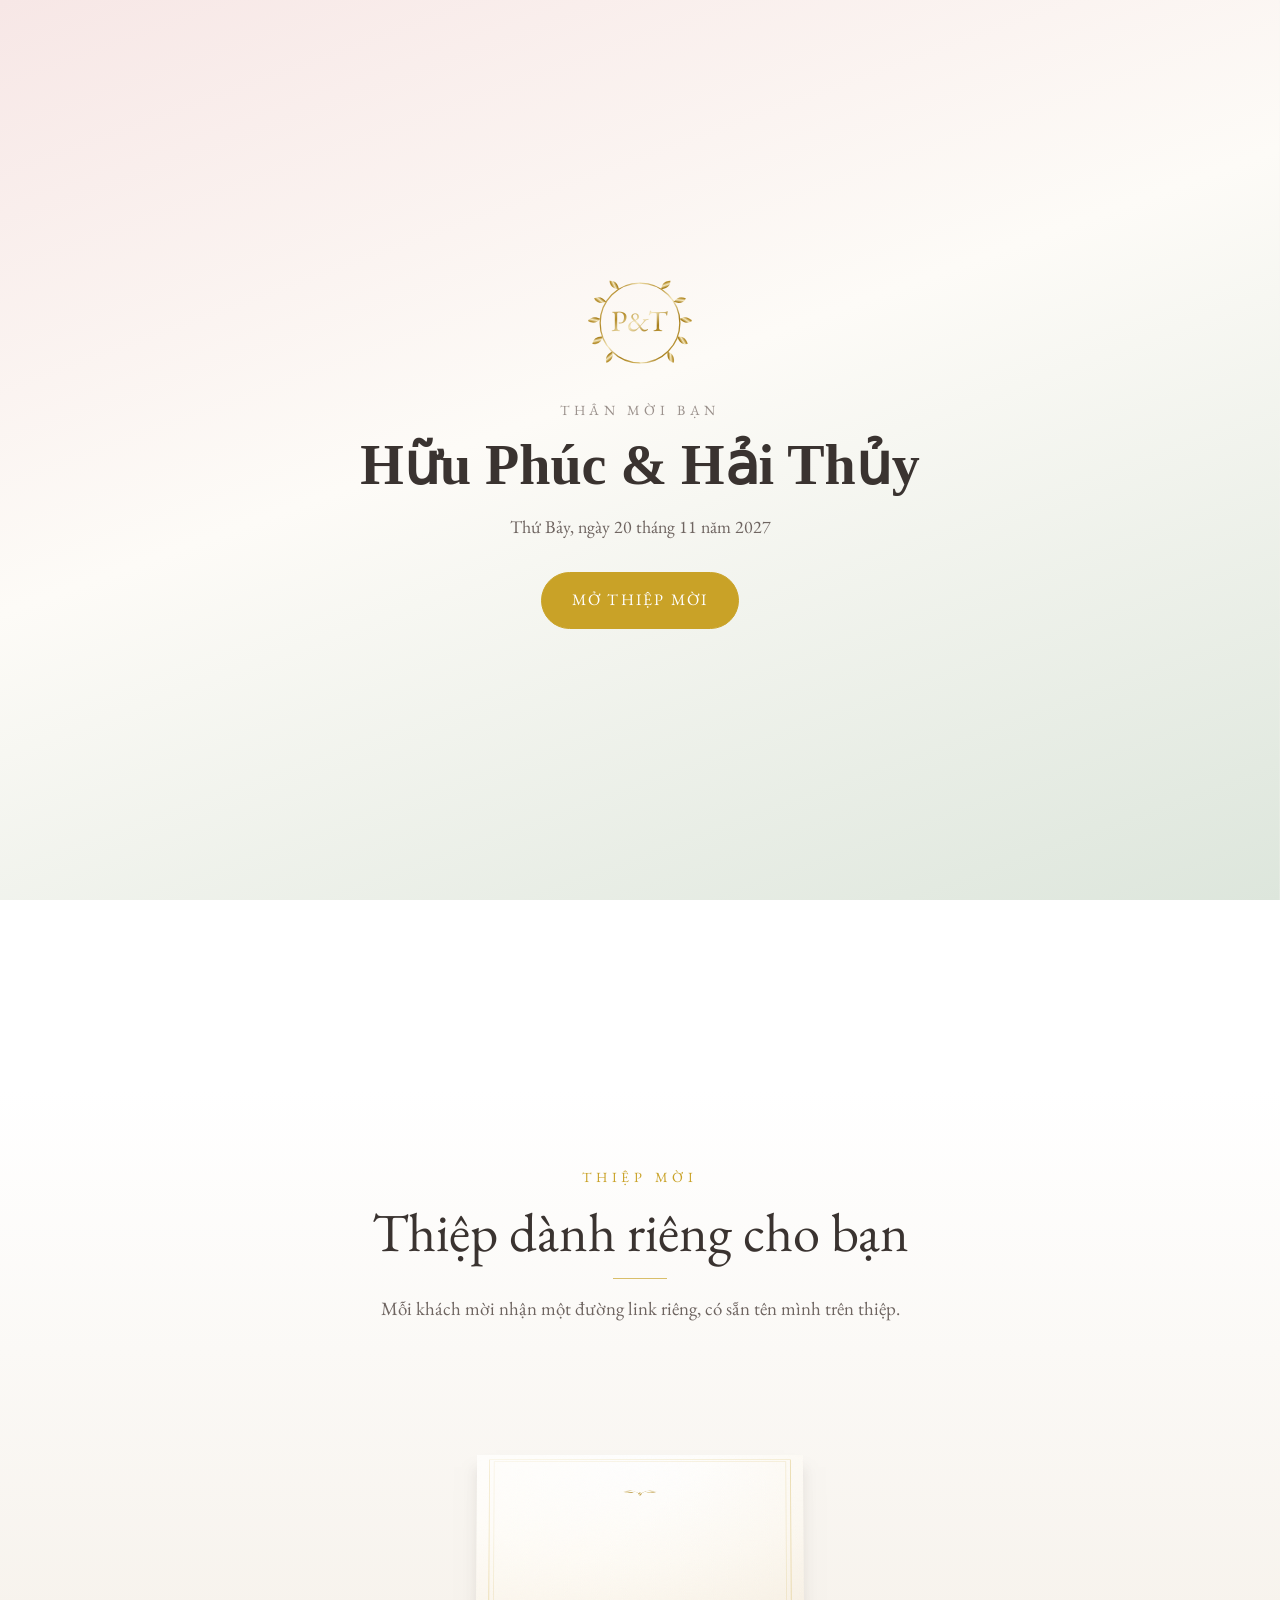
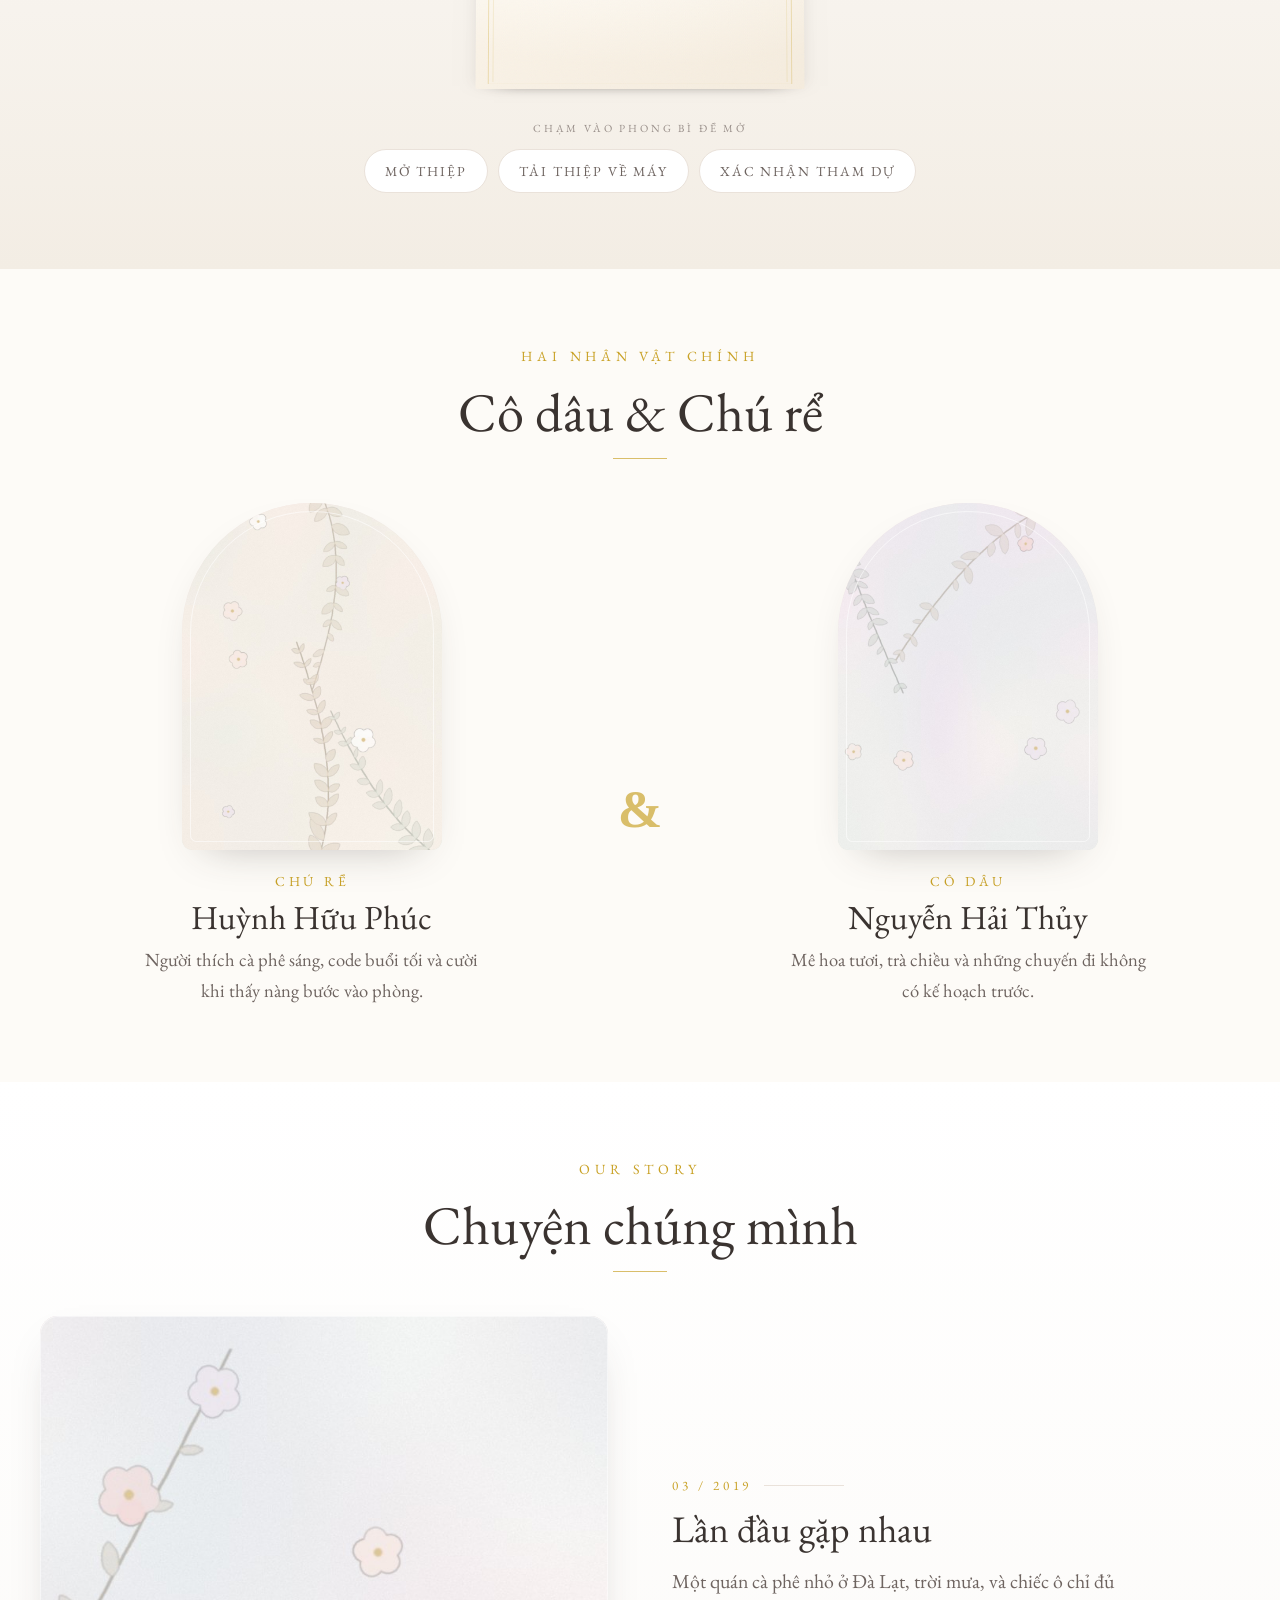
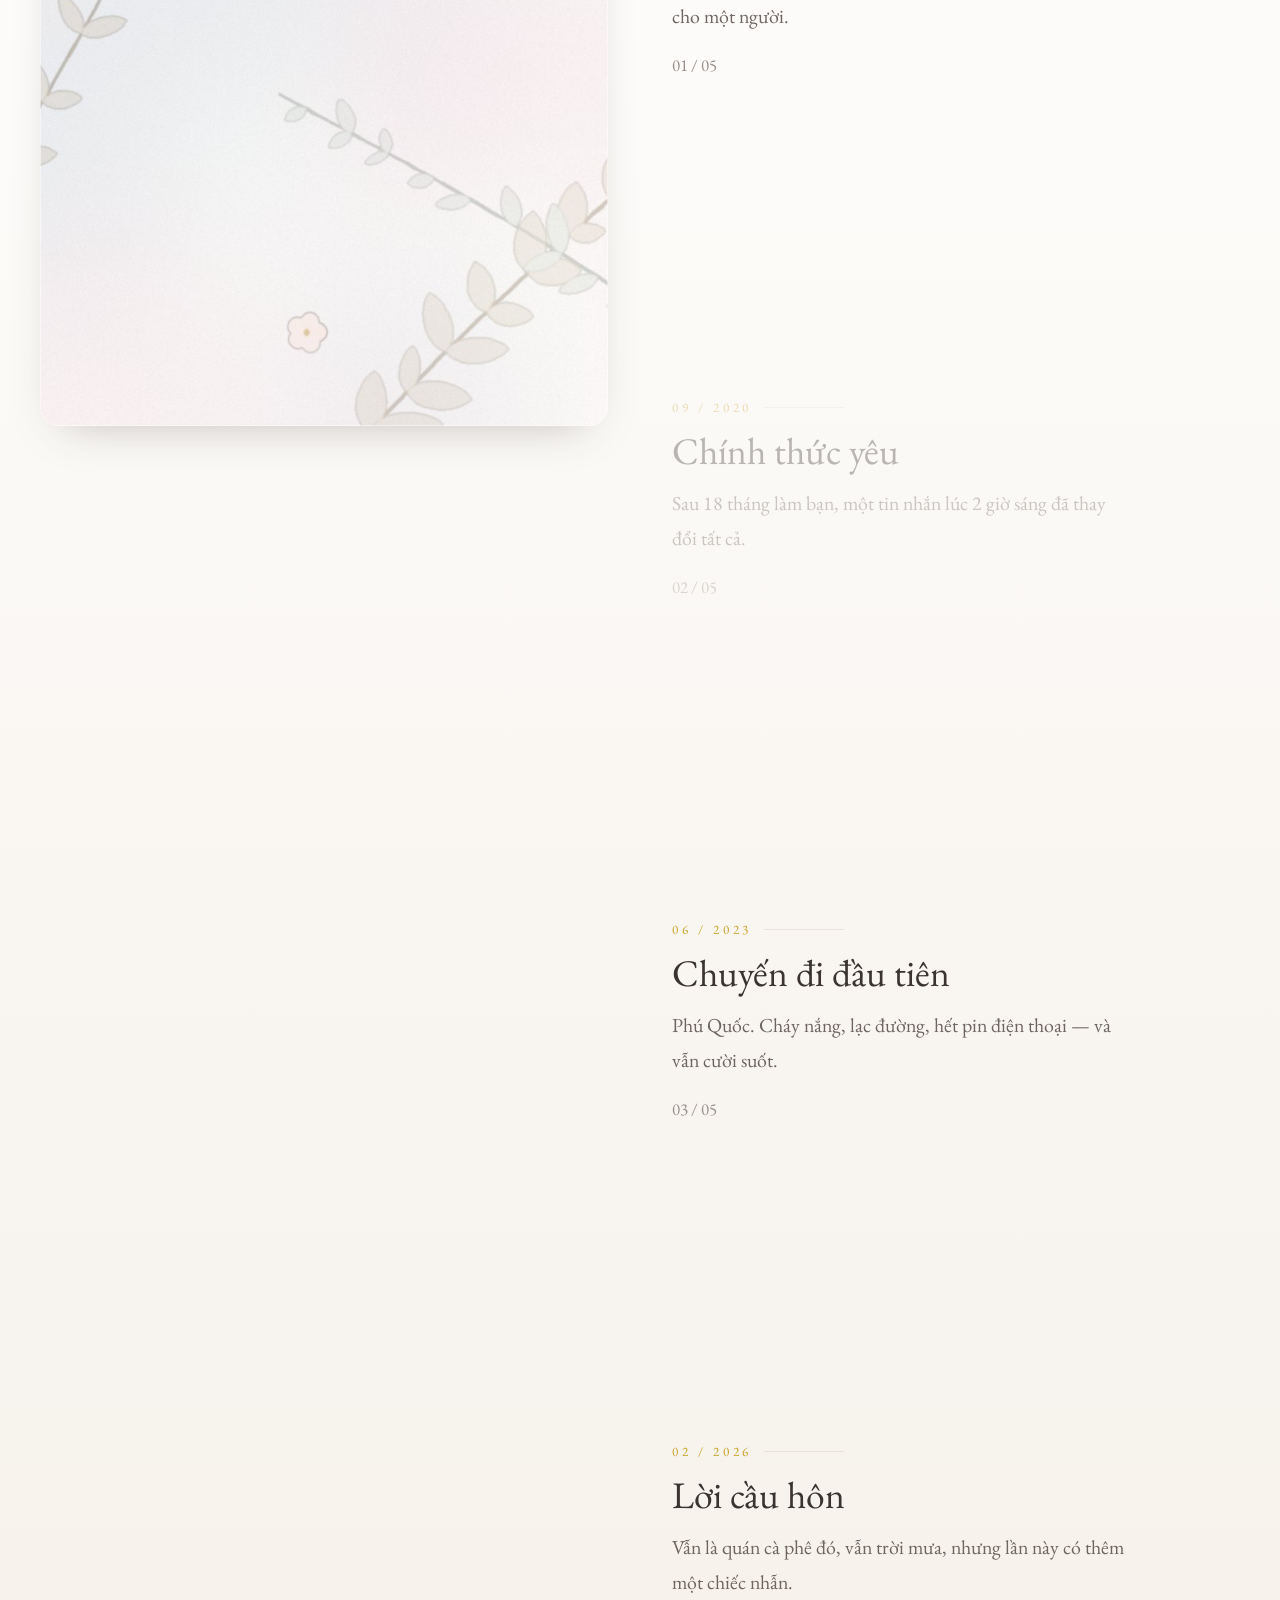
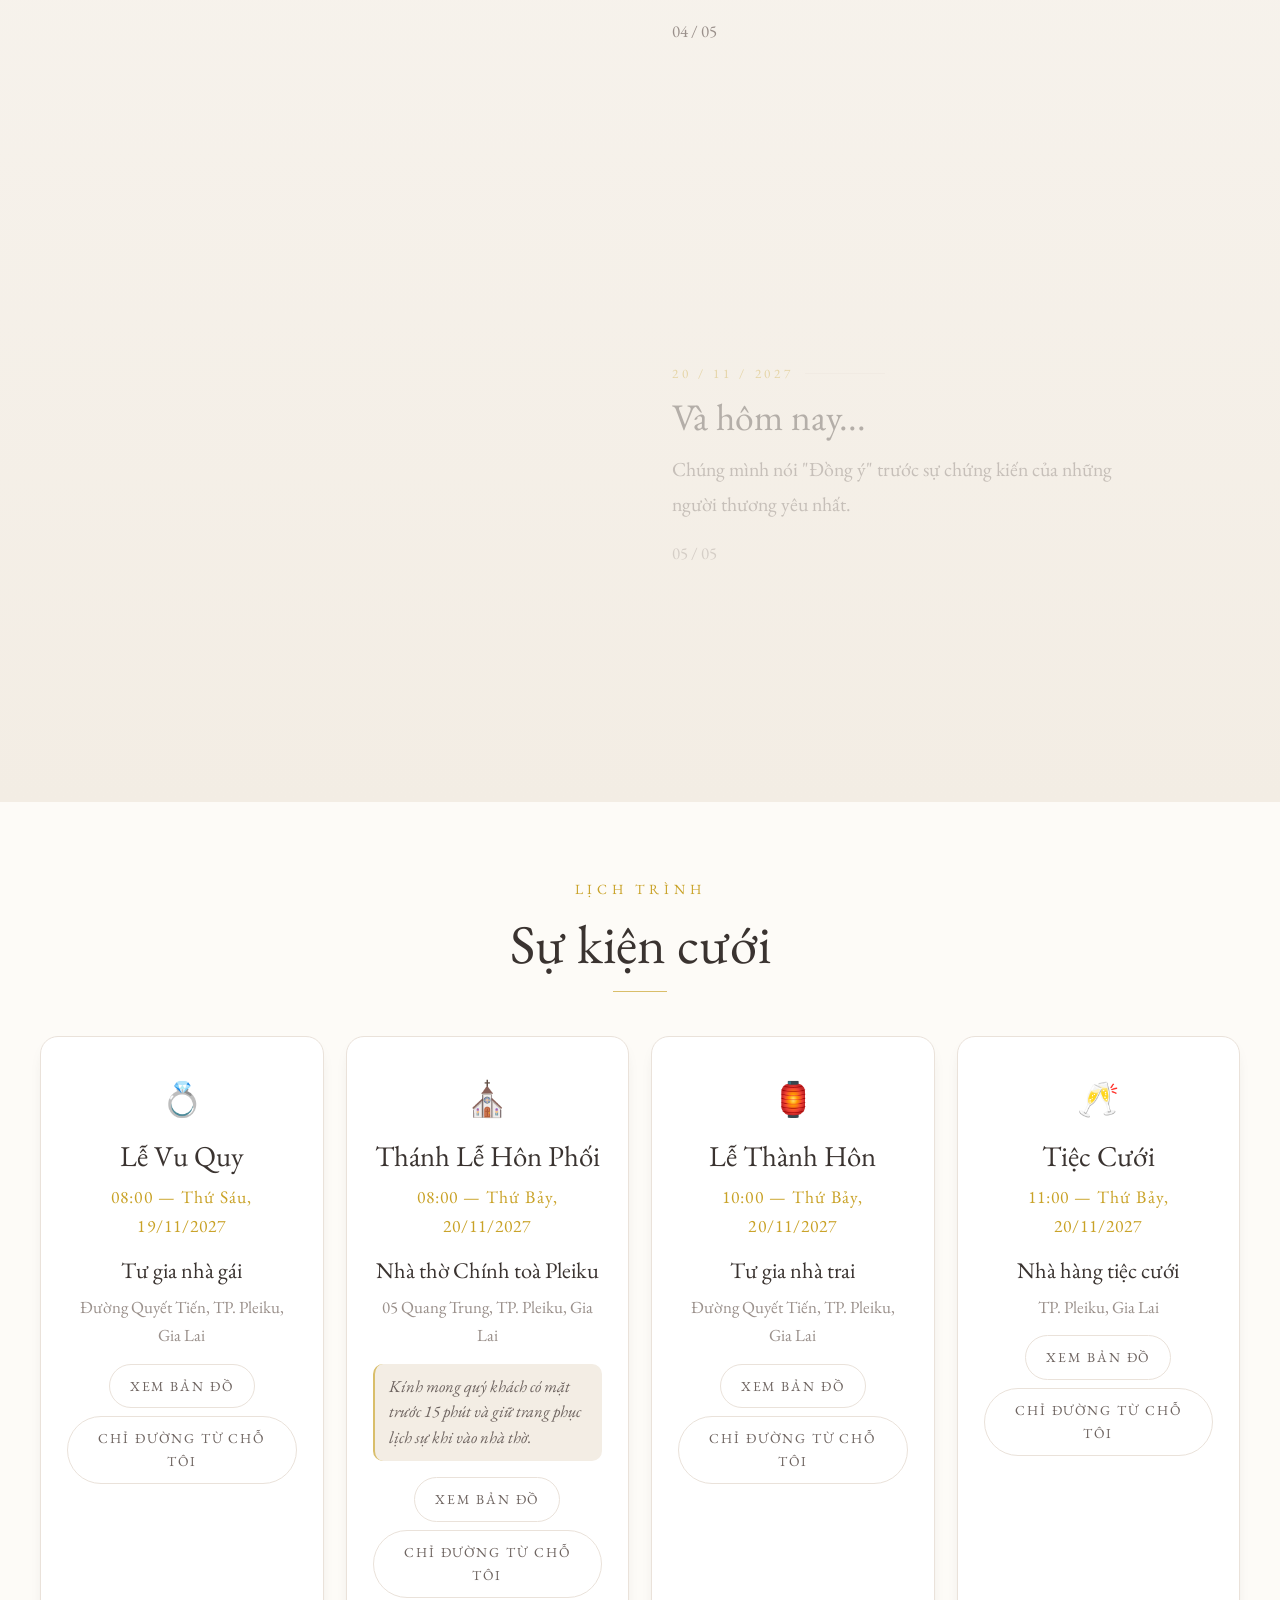
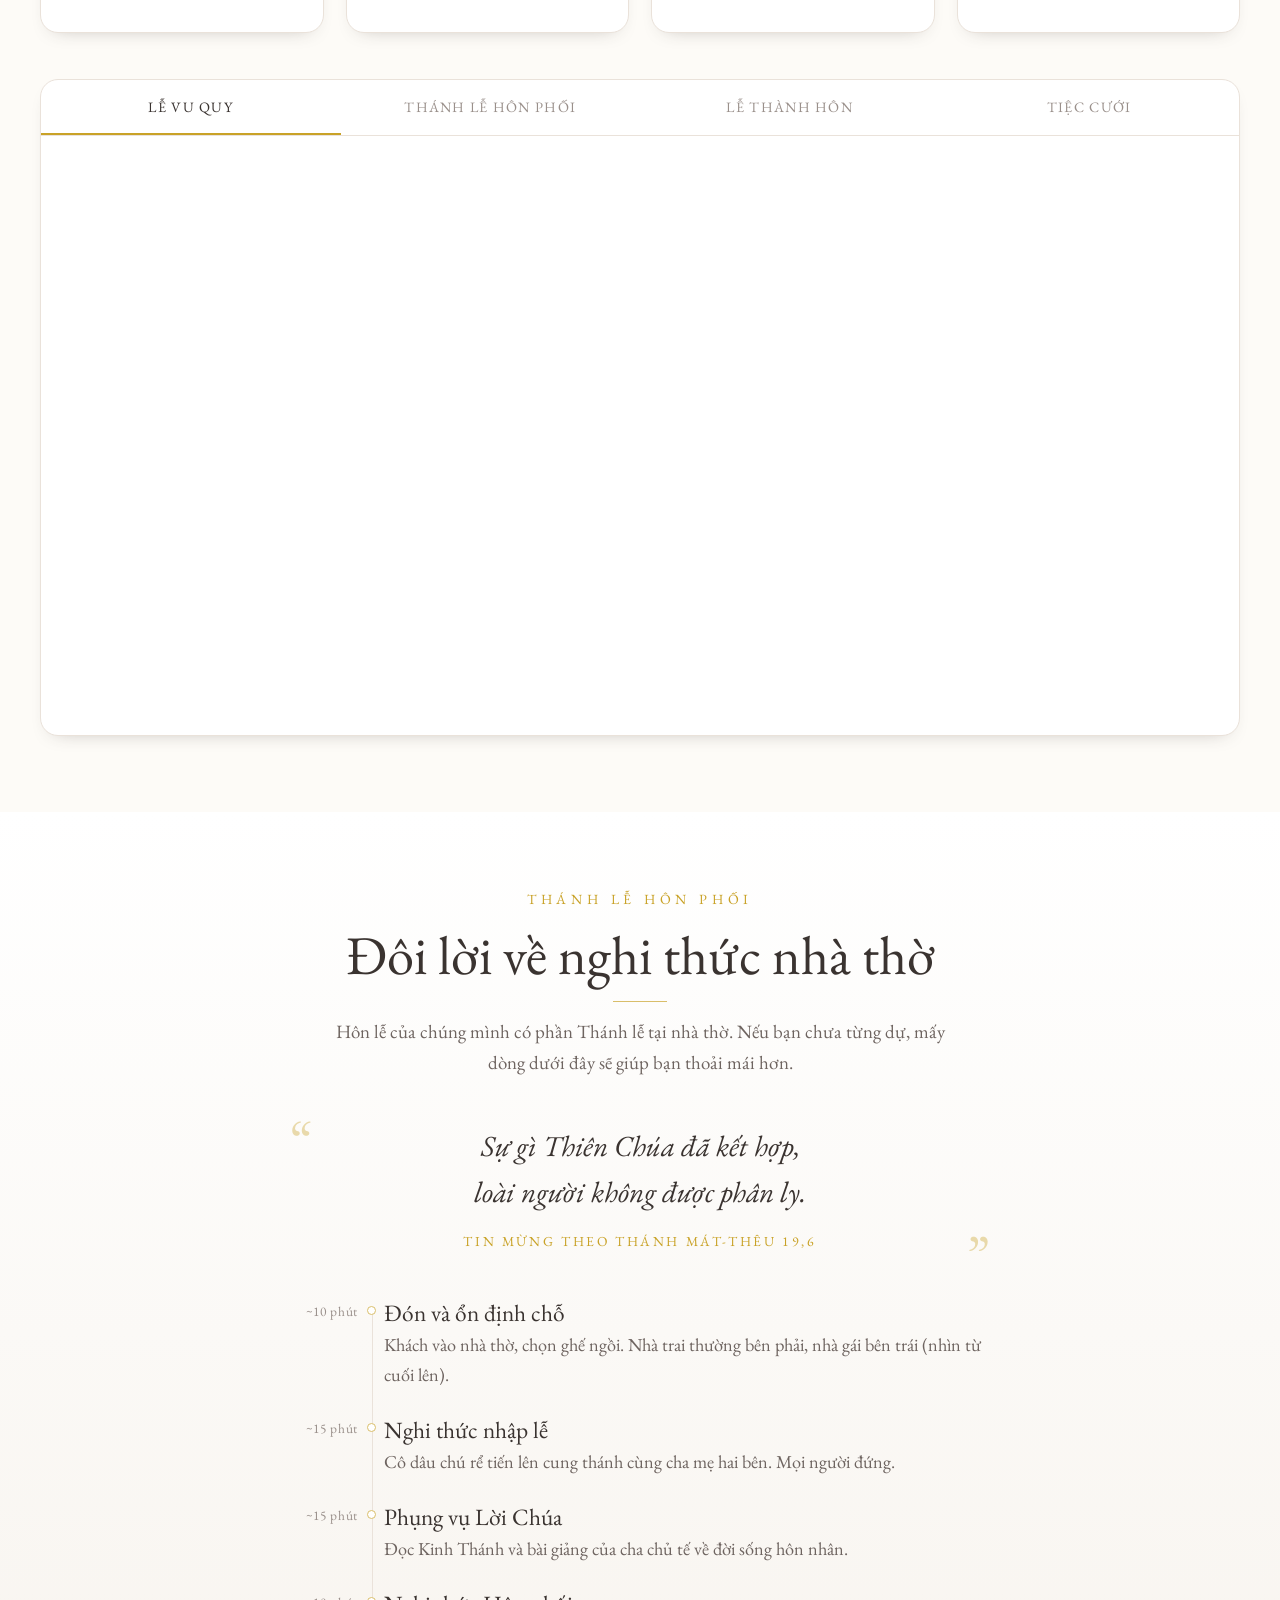
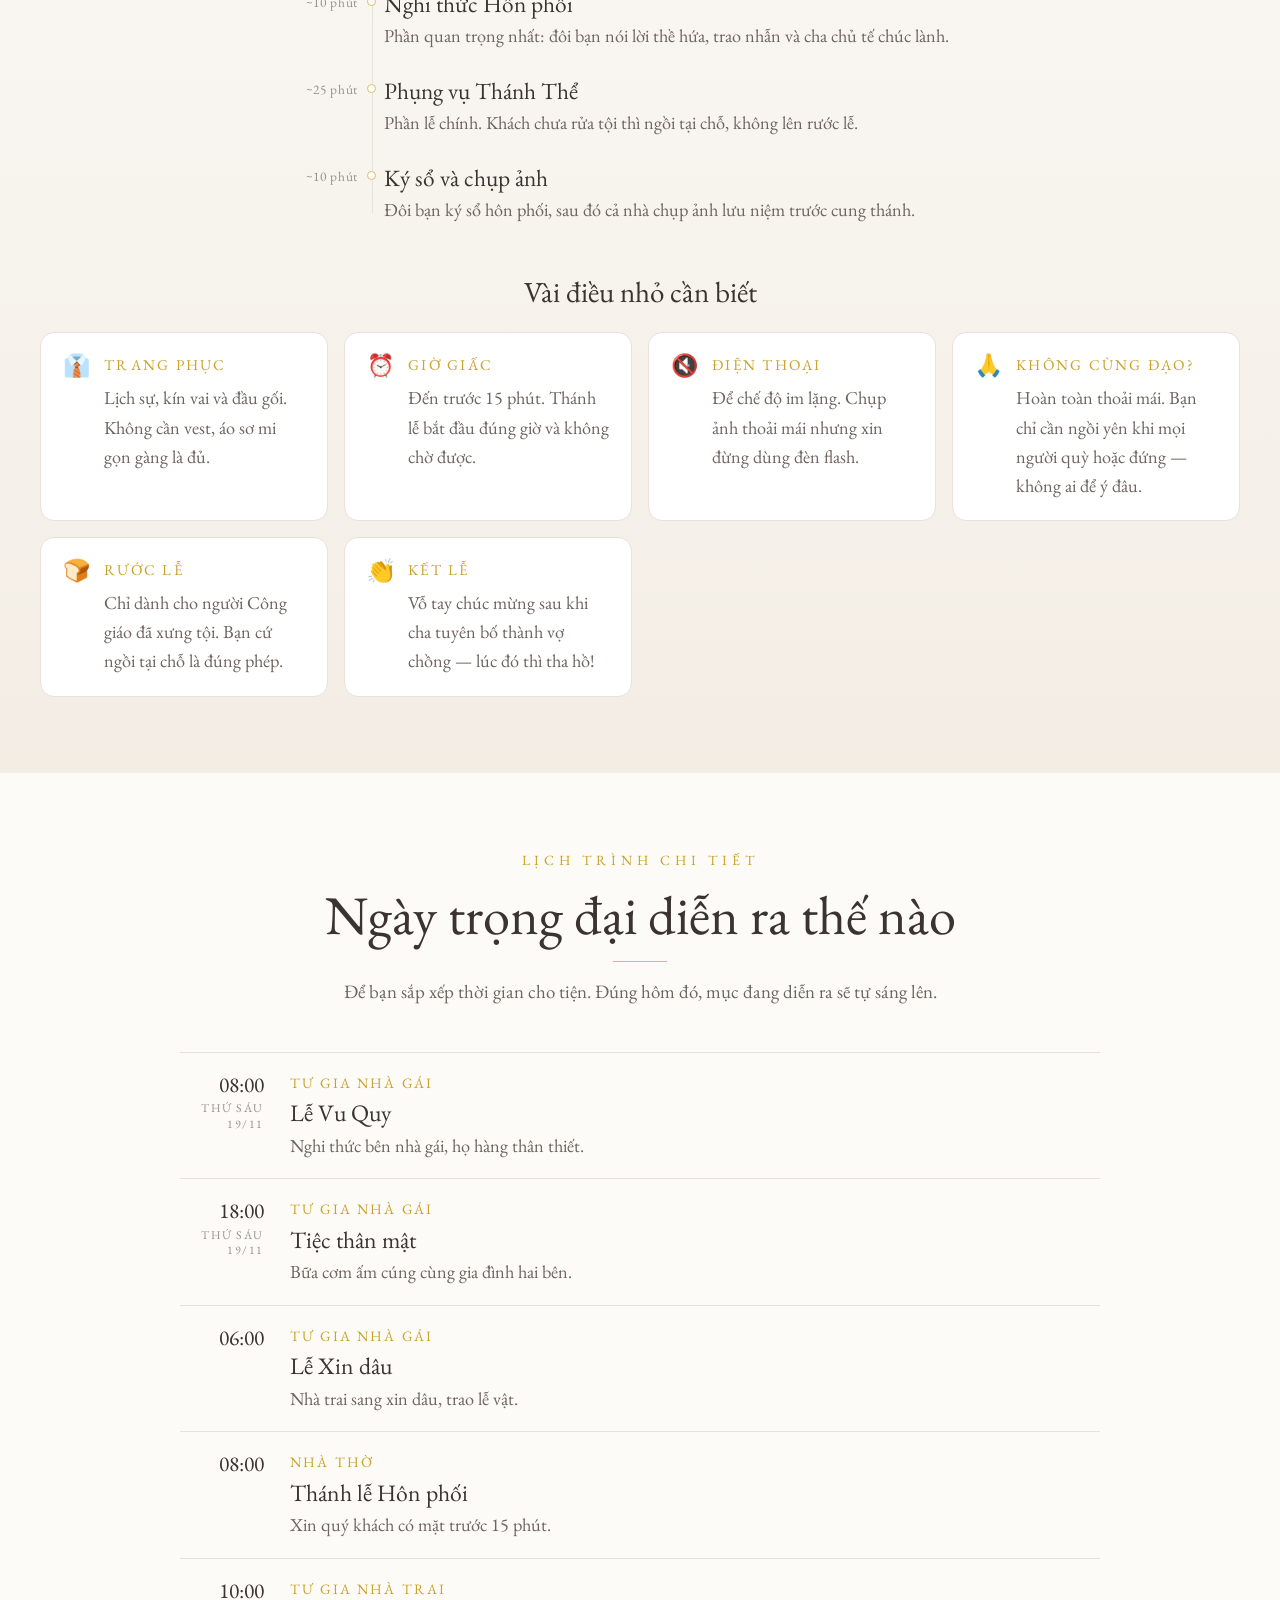
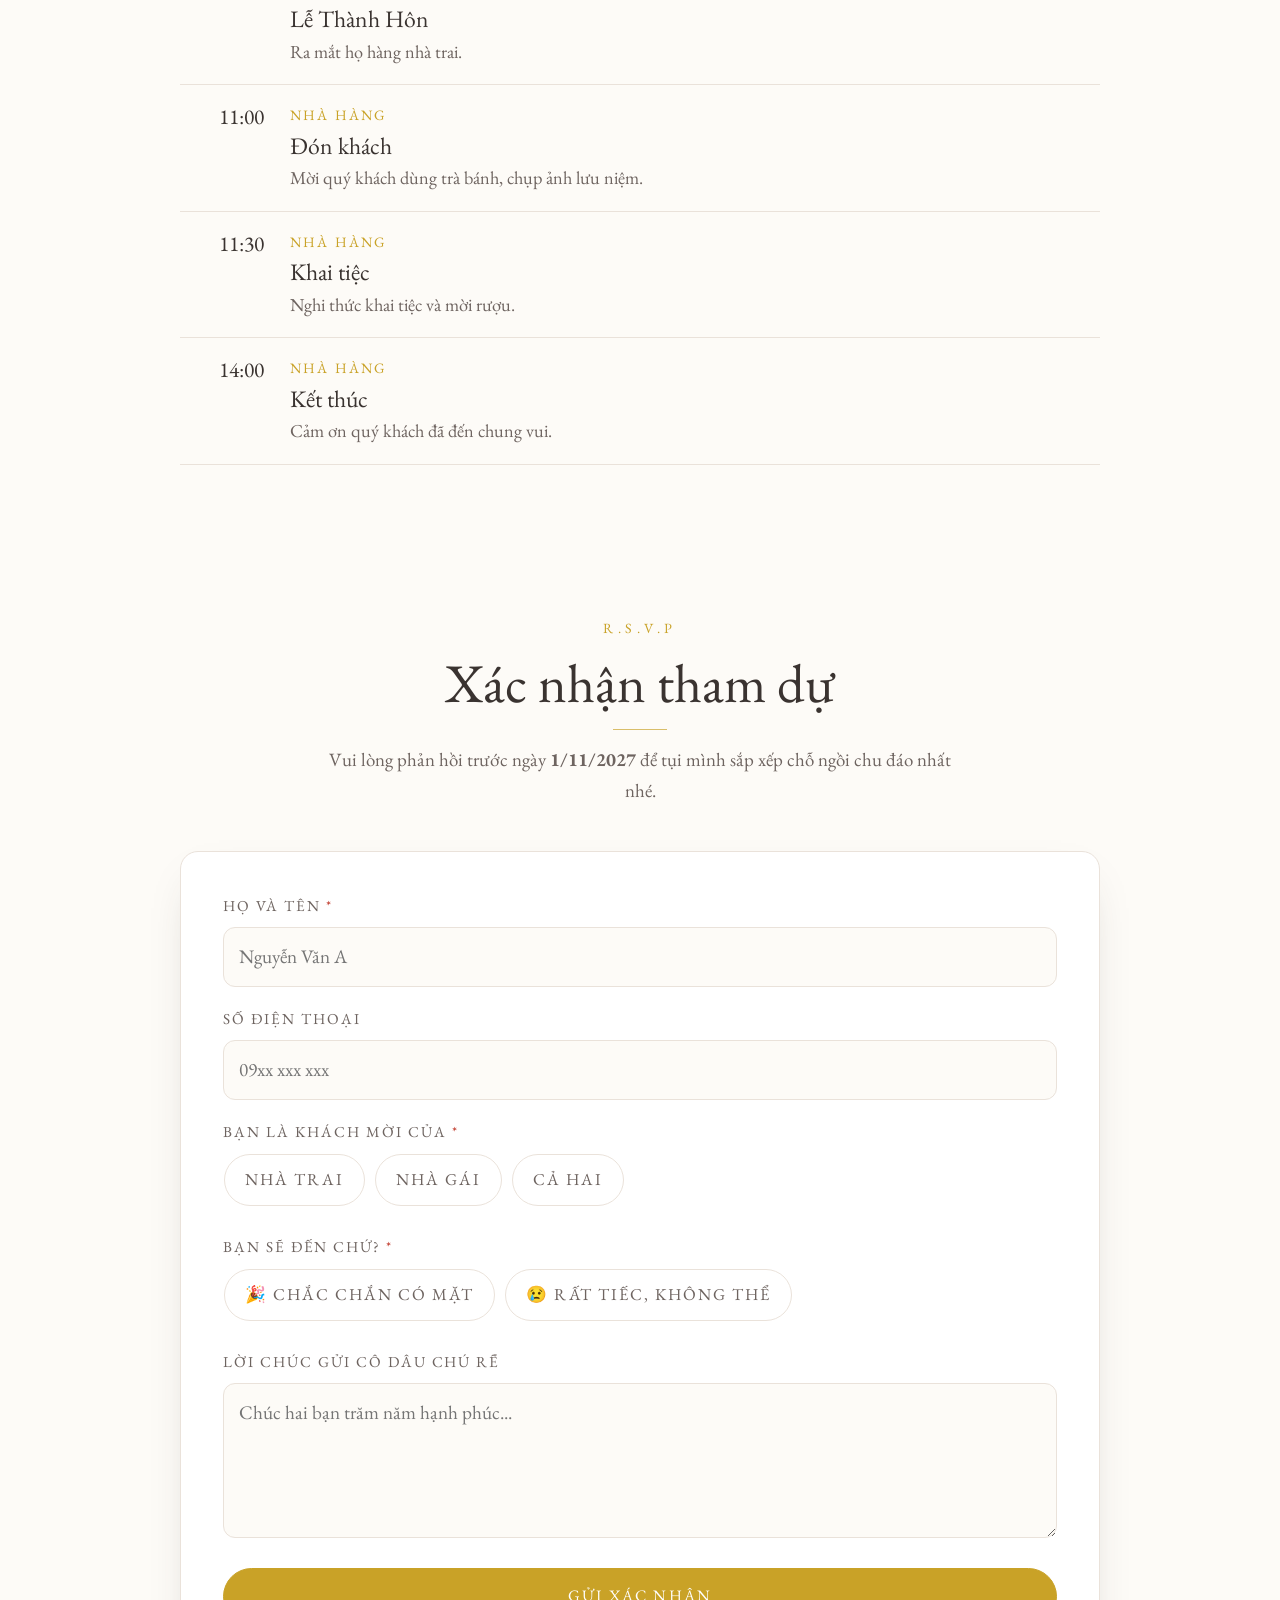
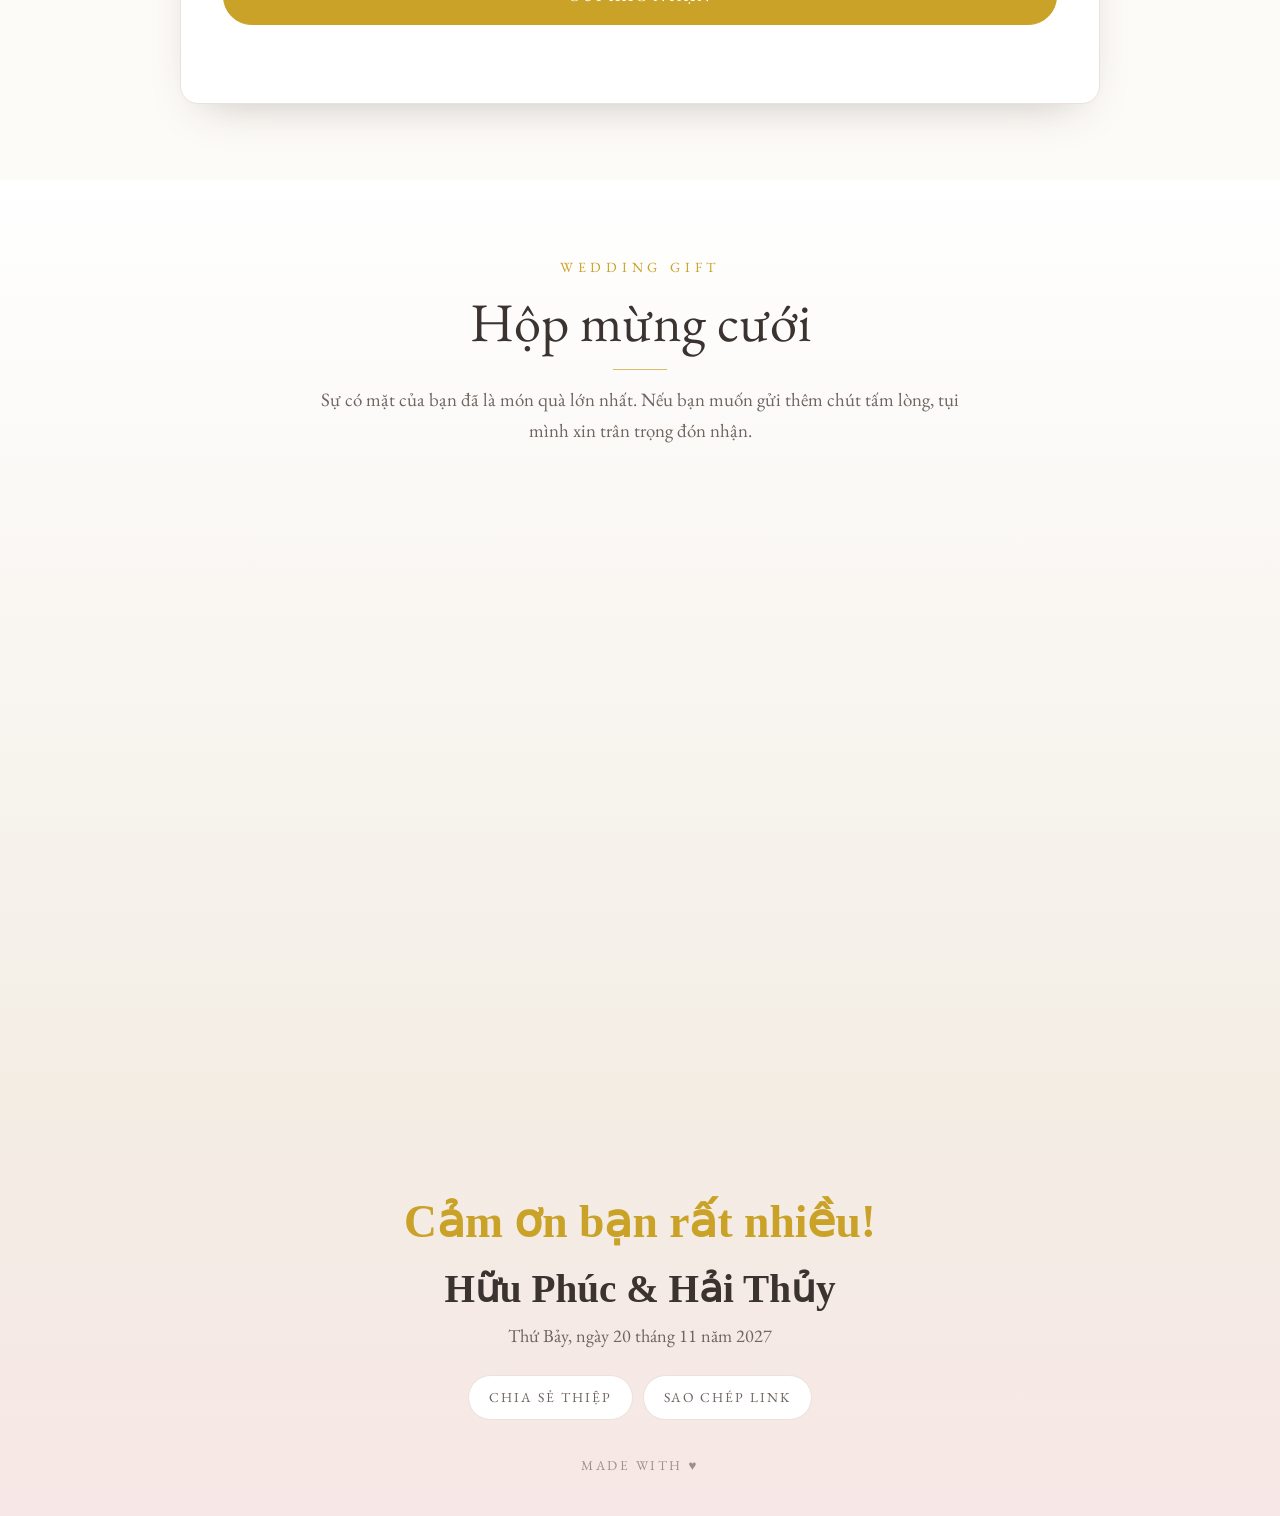
==== commit 5aba9553: "up" ====
--- a/index.html
+++ b/index.html
@@ -20,7 +20,7 @@
      Mỗi lần sửa CSS/JS mà web không chịu cập nhật, tăng số này lên (v=12, v=13...) -->
 <!-- Số ?v= này chỉ dùng khi mở file trực tiếp trên máy.
      Lúc deploy, GitHub Actions sẽ tự thay bằng mã commit — xem .github/workflows/deploy.yml -->
-<link rel="stylesheet" href="css/style.css?v=13">
+<link rel="stylesheet" href="css/style.css?v=15">
 </head>
 <body>
 
@@ -252,23 +252,10 @@
   <div class="wrap wrap--narrow center">
     <p class="script" id="inviteQuote">—</p>
     <p class="lead" id="inviteSub">—</p>
-    <div class="families">
-      <div class="families__side">
-        <h4>Nhà Trai</h4>
-        <p id="groomFather">—</p>
-        <p id="groomMother">—</p>
-        <p class="families__child" id="groomChild"></p>
-        <small id="groomAddress"></small>
-      </div>
-      <div class="families__div"></div>
-      <div class="families__side">
-        <h4>Nhà Gái</h4>
-        <p id="brideFather">—</p>
-        <p id="brideMother">—</p>
-        <p class="families__child" id="brideChild"></p>
-        <small id="brideAddress"></small>
-      </div>
-    </div>
+    <!-- Khối .families (Nhà Trai / Nhà Gái) đã gỡ theo yêu cầu.
+         Thông tin hai họ vẫn còn đầy đủ trên tấm thiệp ở mục "Thiệp mời" bên dưới.
+         LƯU Ý: main.js đổ dữ liệu vào #groomFather, #brideFather... nên phải dùng
+         hàm setText() có kiểm tra tồn tại, không thì lỗi null chặn hết JS. -->
   </div>
 </section>
 
@@ -593,7 +580,7 @@
 <!-- ===== CANVAS CÁNH HOA ===== -->
 <canvas class="petals" id="petals"></canvas>
 
-<script src="js/config.js?v=13"></script>
-<script src="js/main.js?v=13"></script>
+<script src="js/config.js?v=15"></script>
+<script src="js/main.js?v=15"></script>
 </body>
 </html>
--- a/css/style.css
+++ b/css/style.css
@@ -59,8 +59,7 @@
 .wrap--narrow{width:min(100% - 40px,var(--wrap-narrow))}
 .center{text-align:center}
 .muted{color:var(--muted)}
-/* Crimson Text là serif trang nhã với nét thanh, hiển thị đẹp ở cỡ lớn. */
-.script{font-family:var(--script);font-size:clamp(1.82rem,4.9vw,2.85rem);color:var(--gold);line-height:1.42;font-weight:600}
+.script{font-family:var(--script);font-size:clamp(0.82rem,4.9vw,2.85rem);color:var(--gold);line-height:1.42;font-weight:600}
 
 /* ---------- BUTTONS ---------- */
 .btn{
@@ -272,18 +271,6 @@
 /* ---------- INVITE ---------- */
 .invite{padding:clamp(44px,6vw,72px) 0;background:#fff}
 .lead{color:var(--ink-soft);max-width:660px;margin:14px auto 0;font-size:1.2rem}
-.families{display:flex;gap:30px;justify-content:center;align-items:center;margin-top:34px;flex-wrap:wrap}
-.families__side{flex:1;min-width:220px;text-align:center}
-.families__side h4{font-size:.9rem;letter-spacing:.26em;text-transform:uppercase;color:var(--gold);margin-bottom:12px;font-family:var(--sans)}
-.families__side p{margin:2px 0;font-family:var(--serif);font-size:1.6rem}
-.families__side small{color:var(--muted);font-size:1rem}
-.families__child{
-  display:block;width:fit-content;margin:10px auto 8px!important;padding-top:10px;
-  border-top:1px solid var(--line);color:var(--gold);font-size:1.36rem!important;
-}
-.families__side small{display:block;margin-top:2px}
-.families__child:empty{display:none}
-.families__div{width:1px;align-self:stretch;min-height:90px;background:var(--line)}
 
 /* ---------- THIỆP MỜI: PHONG BÌ + THIỆP GẬP BA ----------
    LƯU Ý 1: .envelope dùng transform-style:preserve-3d, mà trong ngữ cảnh 3D
@@ -293,9 +280,14 @@
    trải dài xuống hết khung mà không bị phong bì cắt mất.                    */
 .svg-defs{position:absolute;pointer-events:none}
 
+/* CHIỀU CAO KHUNG PHẢI ĐỔI THEO TRẠNG THÁI.
+   Lúc ĐÓNG chỉ cần vừa đúng cái phong bì (phong bì neo vào ĐÁY khung, nên khung
+   thừa bao nhiêu là chừa khoảng trắng phía trên bấy nhiêu — trước đây khung cao
+   900px mà phong bì chỉ 280px nên trắng hơn 500px ở trên).
+   Lúc MỞ mới nở ra cho vừa tấm thiệp. */
 .env-stage{
-  position:relative;height:900px;margin:0 auto;
-  perspective:1700px;perspective-origin:50% 34%;
+  position:relative;height:370px;margin:0 auto;
+  perspective:1700px;perspective-origin:50% 42%;
   transition:height .6s ease;
 }
 /* Thiệp rút ra xong thì khung co lại vừa đúng tấm thiệp, không chừa khoảng trống.
@@ -392,8 +384,13 @@
      vào trong; lúc mở mới trồi lên và ra trước. Chỉ animate transform nên
      chạy bằng GPU, không phải tính lại layout. */
   z-index:0;
+  /* VỊ TRÍ LÚC ĐÓNG — phải nằm gọn TRONG lòng phong bì, không thò ra ngoài.
+     Cách tính (desktop): thiệp cao 620px, mép dưới ở 650px (top 30 + 620).
+     Nén còn 38% ⇒ cao 236px, mép trên lên 414px. Đẩy lên 330px ⇒ nằm ở 84→320px.
+     Phong bì lúc này chiếm 50→330px �⇒ thiệp lọt trọn bên trong. Đổi chiều cao
+     khung hay tỉ lệ thiệp thì phải tính lại ba số này. */
   transform-origin:bottom center;
-  transform:translate(-50%,194px) rotateX(4deg) scale(.94,.40);
+  transform:translate(-50%,-330px) rotateX(4deg) scale(.94,.38);
   transition:transform .7s cubic-bezier(.4,0,.2,1),box-shadow .7s ease,z-index 0s .65s;
   will-change:transform;
 }
@@ -520,22 +517,38 @@
    Tính bằng vw để phong bì, tấm thiệp và chiều cao khung luôn tự khớp nhau:
      phong bì cao  = 84vw * 5/7          = 60vw
      thiệp cao     = 86vw * 545/350      ≈ 134vw                            */
-@media (max-width:720px){
-  .env-stage{height:225vw;max-height:1020px}
-  /* Mở xong thì khung co lại vừa tấm thiệp — hết khoảng trắng thừa bên dưới */
-  .env-stage.is-open{height:197vw;max-height:900px}
-  .envelope{bottom:5vw}
+/* ---------- MÀN HÌNH HẸP: HÌNH HỌC TÍNH TOÀN BẰNG vw ----------
+   QUAN TRỌNG: ở đây bỏ hết giới hạn px (min(392px,84vw)...) và dùng vw thuần.
+   Nếu để giới hạn px, trên máy rộng hơn ~400px bề ngang sẽ bị "kẹp" lại còn số
+   px cố định, trong khi các phép đẩy/nén bên dưới vẫn tính theo vw ⇒ lệch nhau,
+   tấm thiệp thò hẳn ra ngoài phong bì.
+
+   Bảng số (đơn vị vw):
+     phong bì : rộng 84, cao 84×5/7 = 60, cách đáy 5  ⇒ nằm ở 11 → 71
+     khung đóng: 76  (vừa đủ phong bì + chỗ cho dòng chữ gợi ý)
+     thiệp    : rộng 93, cao 93×690/350 = 183.3, top 8 ⇒ mép dưới 191.3
+     thiệp đóng: nén 30% ⇒ cao 55, mép trên 136.3; đẩy lên 122 ⇒ 14.3 → 69.3
+                 (lọt trong phong bì 11 → 71 ✓)
+     khung mở : 197  (đủ cho mép dưới thiệp 191.3 + dòng chữ)                */
+@media (max-width:560px){
+  .env-stage{height:76vw}
+  .env-stage.is-open{height:197vw}
+  .envelope{width:84vw;bottom:5vw}
   .env__card{
     top:8vw;
-    width:min(370px,93vw);aspect-ratio:350/690;
-    transform:translate(-50%,60vw) rotateX(4deg) scale(.94,.40);
+    width:93vw;aspect-ratio:350/690;
+    /* scaleX .86 chứ không phải .94: 93vw × .94 = 87vw > 84vw của phong bì,
+       để .94 là hai mép thiệp thò ra hai bên phong bì. */
+    transform:translate(-50%,-122vw) rotateX(4deg) scale(.86,.30);
   }
   .env-stage.is-open .env__card{transform:translate(-50%,0) rotateX(0deg) scale(1)}
   .env__seal{width:56px;height:56px;margin:-28px 0 0 -28px}
   .ecard__body{padding:5.5vw 4.6vw}
-  .ecard__sprig{width:17vw;max-width:70px;margin-bottom:1.8vw}
-  .ecard__rings{width:14vw;max-width:56px}
-  .ecard__divider{width:36vw;max-width:142px}
+  /* Bỏ max-width px ở đây luôn — tấm thiệp giờ rộng theo vw, hoa văn mà bị kẹp
+     lại số px cố định sẽ teo đi so với thiệp trên máy màn rộng. */
+  .ecard__sprig{width:17vw;margin-bottom:1.8vw}
+  .ecard__rings{width:14vw}
+  .ecard__divider{width:36vw}
 
   /* --- Chữ trên thiệp: phóng to theo bề ngang máy cho dễ đọc --- */
   .ec-fams h4{font-size:2.6vw}
@@ -544,7 +557,6 @@
   .ec-announce{font-size:2.75vw;letter-spacing:.1em}
   .ec-couple__title{font-size:2.6vw}
   .ec-couple__name{font-size:4.4vw}
-  .ec-couple__amp{font-size:6.4vw}
   .ec-eyebrow{font-size:2.85vw}
   .ec-guest{font-size:8vw}
   .ec-couple__amp{font-size:7.8vw}
@@ -555,6 +567,7 @@
   .ec-venue{font-size:4.2vw}
   .ec-note{font-size:2.95vw}
   .env-hint{font-size:3.2vw}
+  .ecard__orn{width:13vw}
 }
 
 @media (prefers-reduced-motion:reduce){
@@ -797,13 +810,28 @@
 .footer__credit{margin:34px 0 0;font-size:.84rem;letter-spacing:.19em;text-transform:uppercase;color:var(--muted)}
 
 /* ---------- TOAST ---------- */
+/* Toast lúc ẩn PHẢI nằm trọn ngoài màn hình.
+   LỖI CŨ: dùng translateY(140%) — 140% là 140% CHIỀU CAO CHÍNH NÓ, mà nó còn
+   bị đẩy lên 32px bởi bottom:32px. Toast cao ~56px thì 140% = 78px, trừ đi 32px
+   chỉ còn tụt 46px, tức vẫn còn ~10px nhô lên đáy màn hình — nhìn ra đúng một
+   "cục đen" bo tròn nằm giữa đáy trang. Chữ càng to thì nó càng ló nhiều.
+   CÁCH ĐÚNG: tụt đúng 100% chiều cao CỘNG thêm phần bottom, rồi khoá thêm bằng
+   opacity + visibility cho chắc. */
 .toast{
-  position:fixed;left:50%;bottom:32px;transform:translate(-50%,140%);
+  position:fixed;left:50%;bottom:32px;
+  transform:translate(-50%,calc(100% + 48px));
+  opacity:0;visibility:hidden;pointer-events:none;
   background:var(--ink);color:#fff;padding:13px 26px;border-radius:999px;
-  font-size:1.04rem;z-index:400;transition:transform .45s cubic-bezier(.2,.8,.3,1);
+  font-size:1.04rem;z-index:400;
+  transition:transform .45s cubic-bezier(.2,.8,.3,1),
+             opacity .3s ease,
+             visibility 0s linear .45s;
   box-shadow:var(--shadow);max-width:90vw;text-align:center;
 }
-.toast.is-show{transform:translate(-50%,0)}
+.toast.is-show{
+  transform:translate(-50%,0);opacity:1;visibility:visible;pointer-events:auto;
+  transition-delay:0s,0s,0s;
+}
 
 /* ---------- PETALS ---------- */
 .petals{position:fixed;inset:0;pointer-events:none;z-index:90}
@@ -839,8 +867,6 @@
   .story-step__text,.rite__text,.tip__text,.run__text,.person__bio{font-size:1.18rem}
   .event__venue{font-size:1.42rem}
   .event__addr,.event__note{font-size:1.1rem}
-  .families__side p{font-size:1.52rem}
-  .families__side small{font-size:1.04rem}
   .btn{font-size:1.04rem;padding:15px 26px}
   .field input,.field select,.field textarea{font-size:1.18rem}
   .field label{font-size:.98rem}
@@ -849,7 +875,6 @@
   .countdown__cell span{font-size:.86rem}
 
   .field-row{grid-template-columns:1fr}
-  .families__div{display:none}
   .countdown__cell{min-width:76px;padding:12px 8px}
   .countdown__cell b{font-size:1.85rem}
   .mapbox__frame{min-height:260px;aspect-ratio:1/1}
